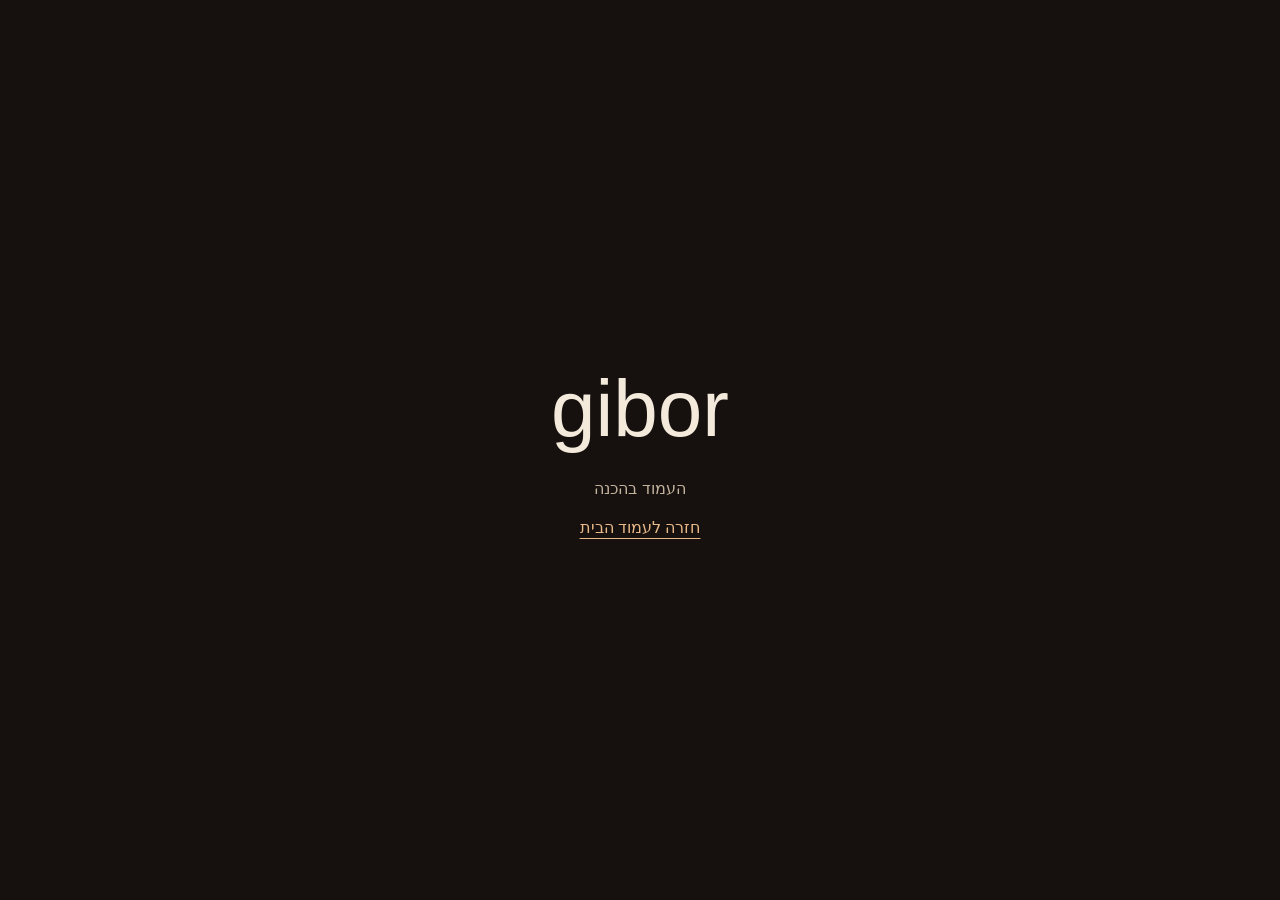
==== gibor/index.html @ 2c043523 "Create gibor page" ====
<!DOCTYPE html>
<html lang="he" dir="rtl">
<head>
  <meta charset="UTF-8">
  <meta name="viewport" content="width=device-width, initial-scale=1">
  <meta name="robots" content="noindex">
  <title>gibor</title>
  <style>
    * { box-sizing: border-box; }
    body { margin: 0; min-height: 100svh; display: grid; place-items: center; padding: 24px; background: #16110e; color: #f4eadb; font-family: Arial, sans-serif; text-align: center; }
    h1 { font-size: clamp(2.5rem, 8vw, 5rem); margin: 0 0 20px; font-weight: 400; }
    p { color: #c3b29d; line-height: 1.7; }
    a { color: #e9b989; text-underline-offset: 5px; }
  </style>
</head>
<body>
  <main>
    <h1 dir="ltr">gibor</h1>
    <p>העמוד בהכנה</p>
    <a href="/">חזרה לעמוד הבית</a>
  </main>
</body>
</html>
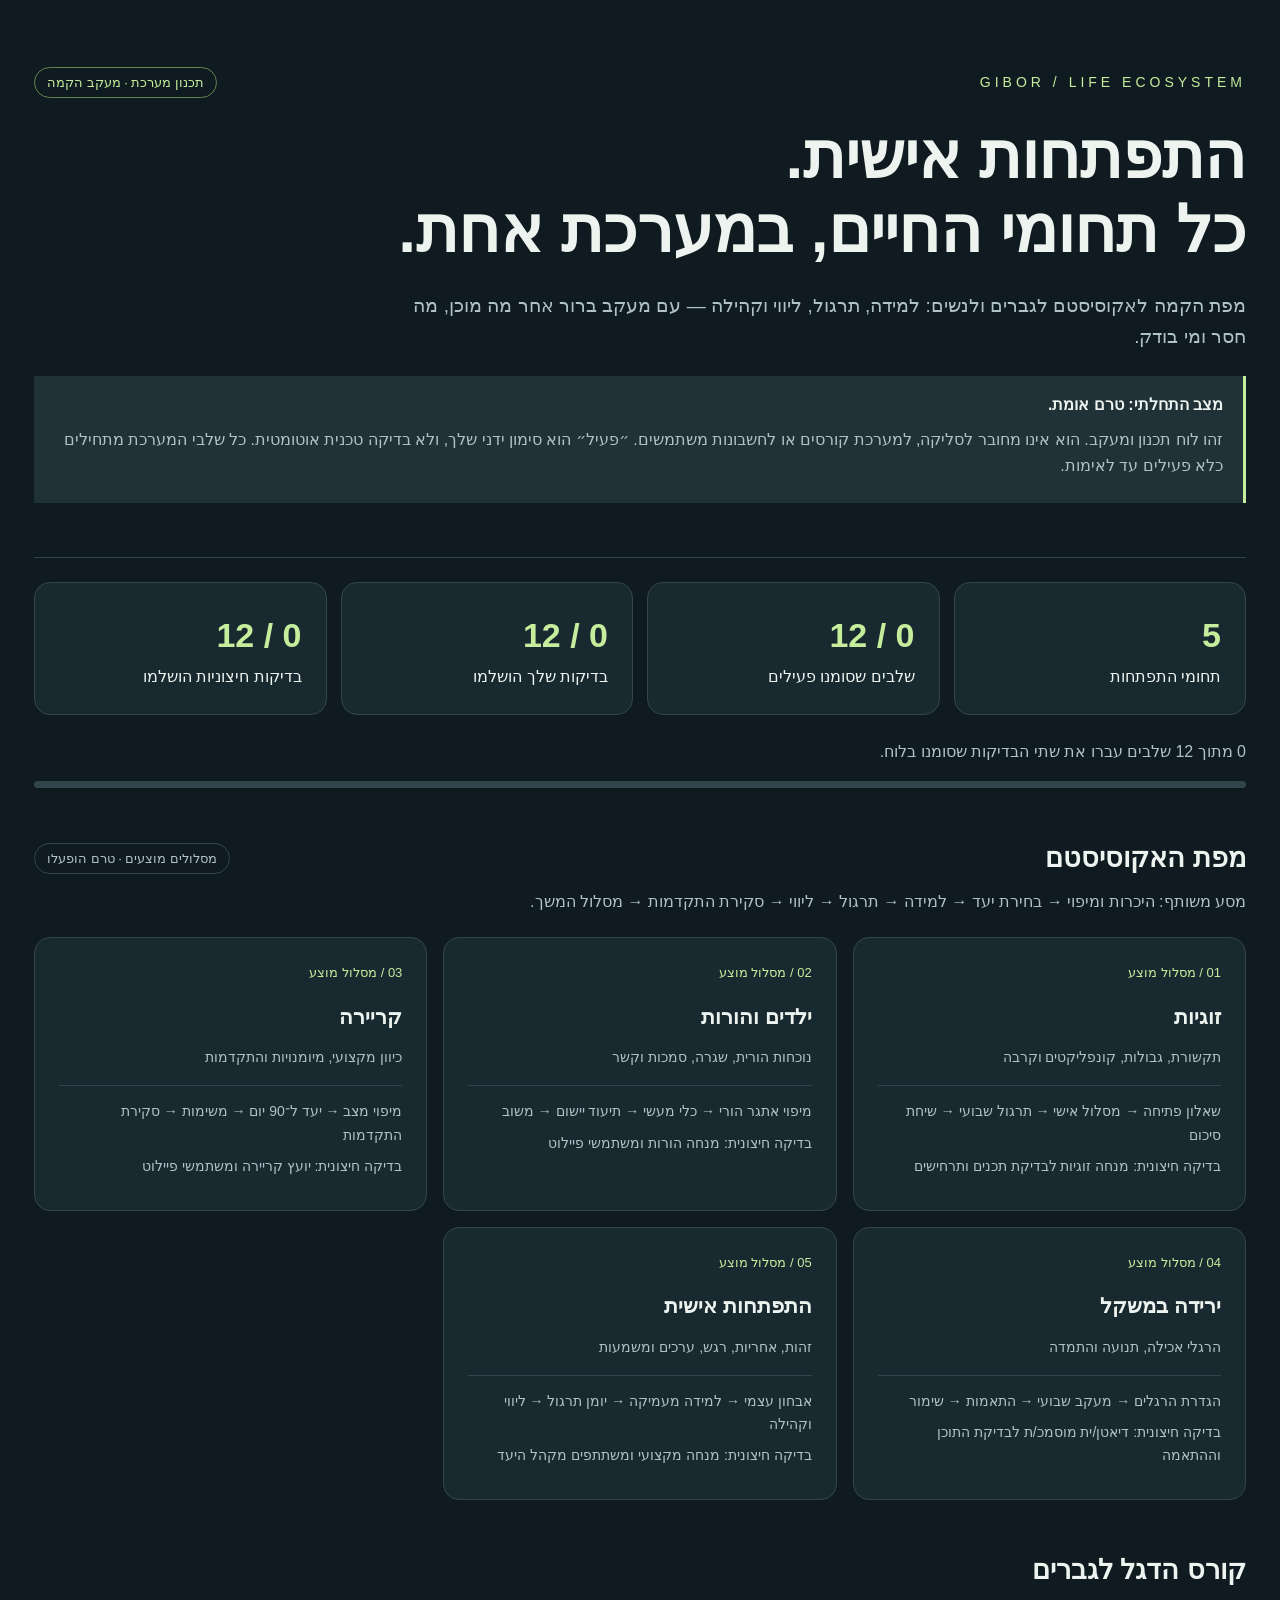
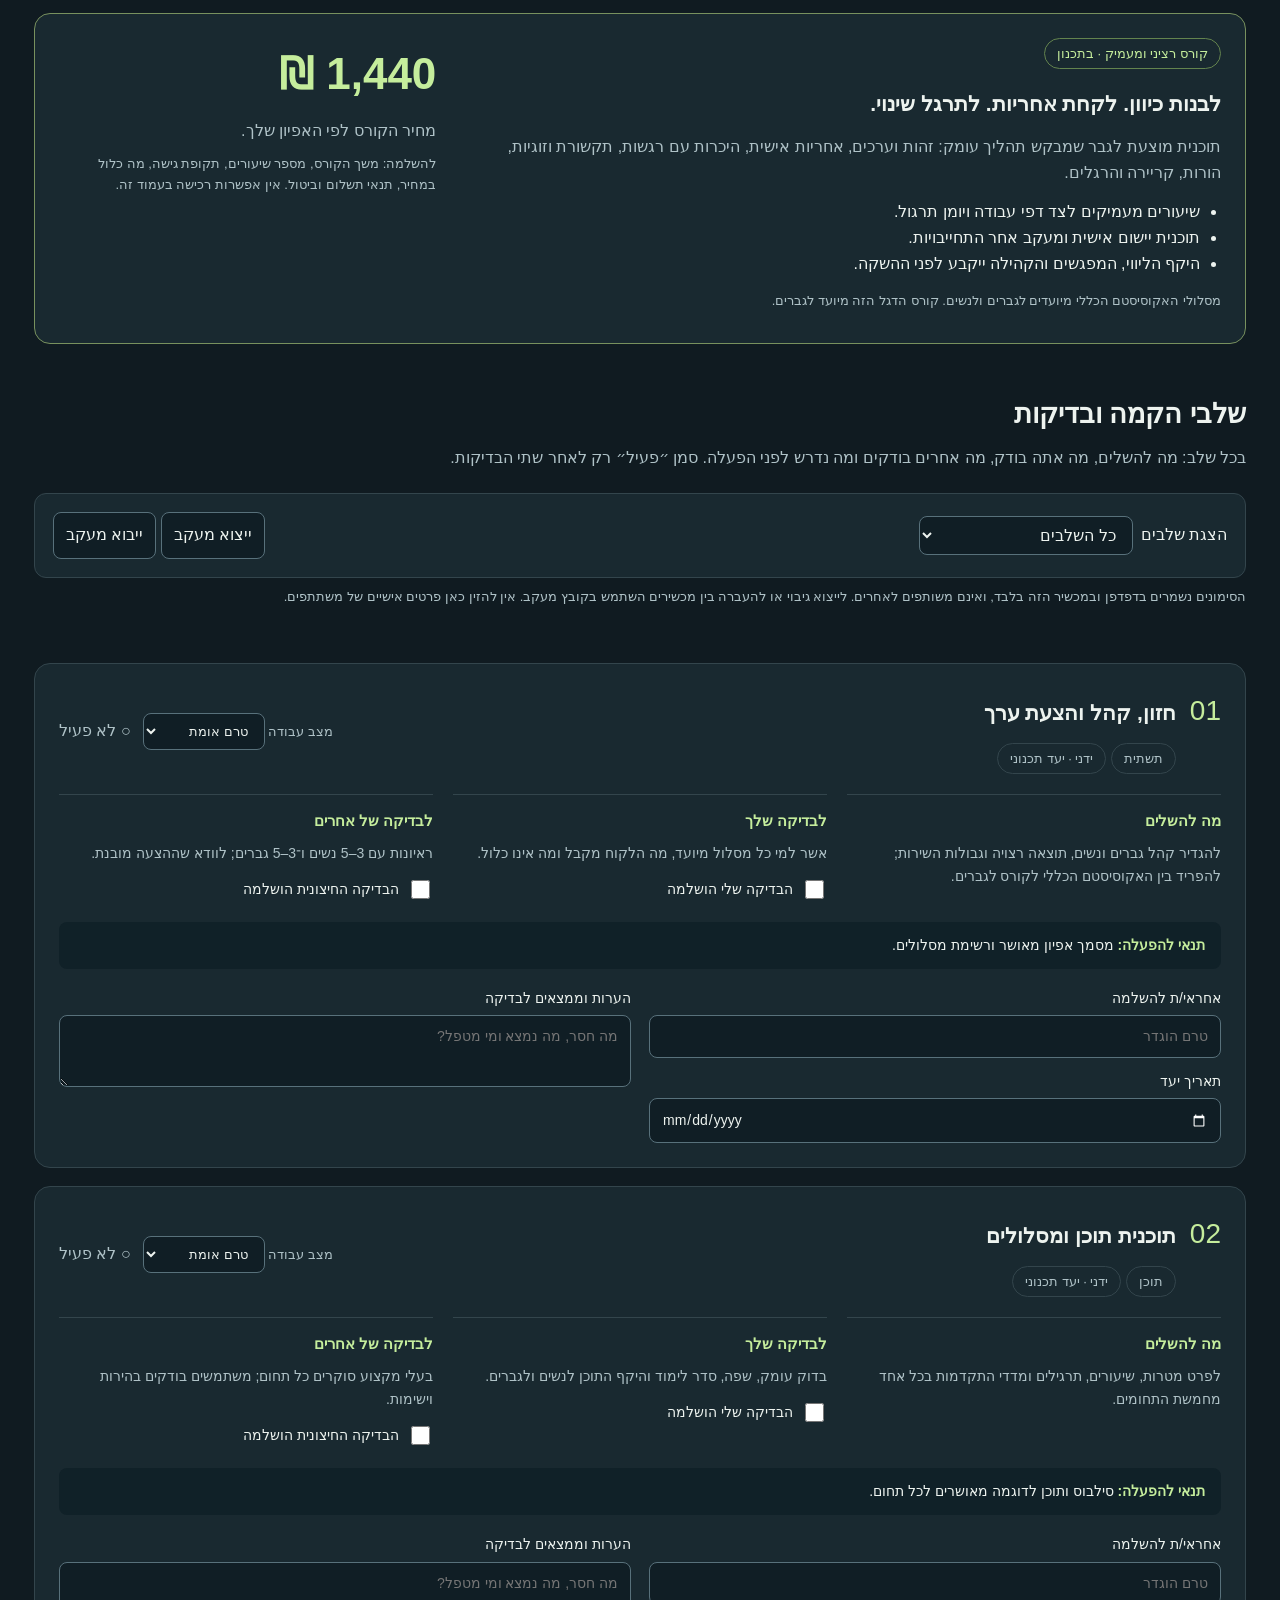
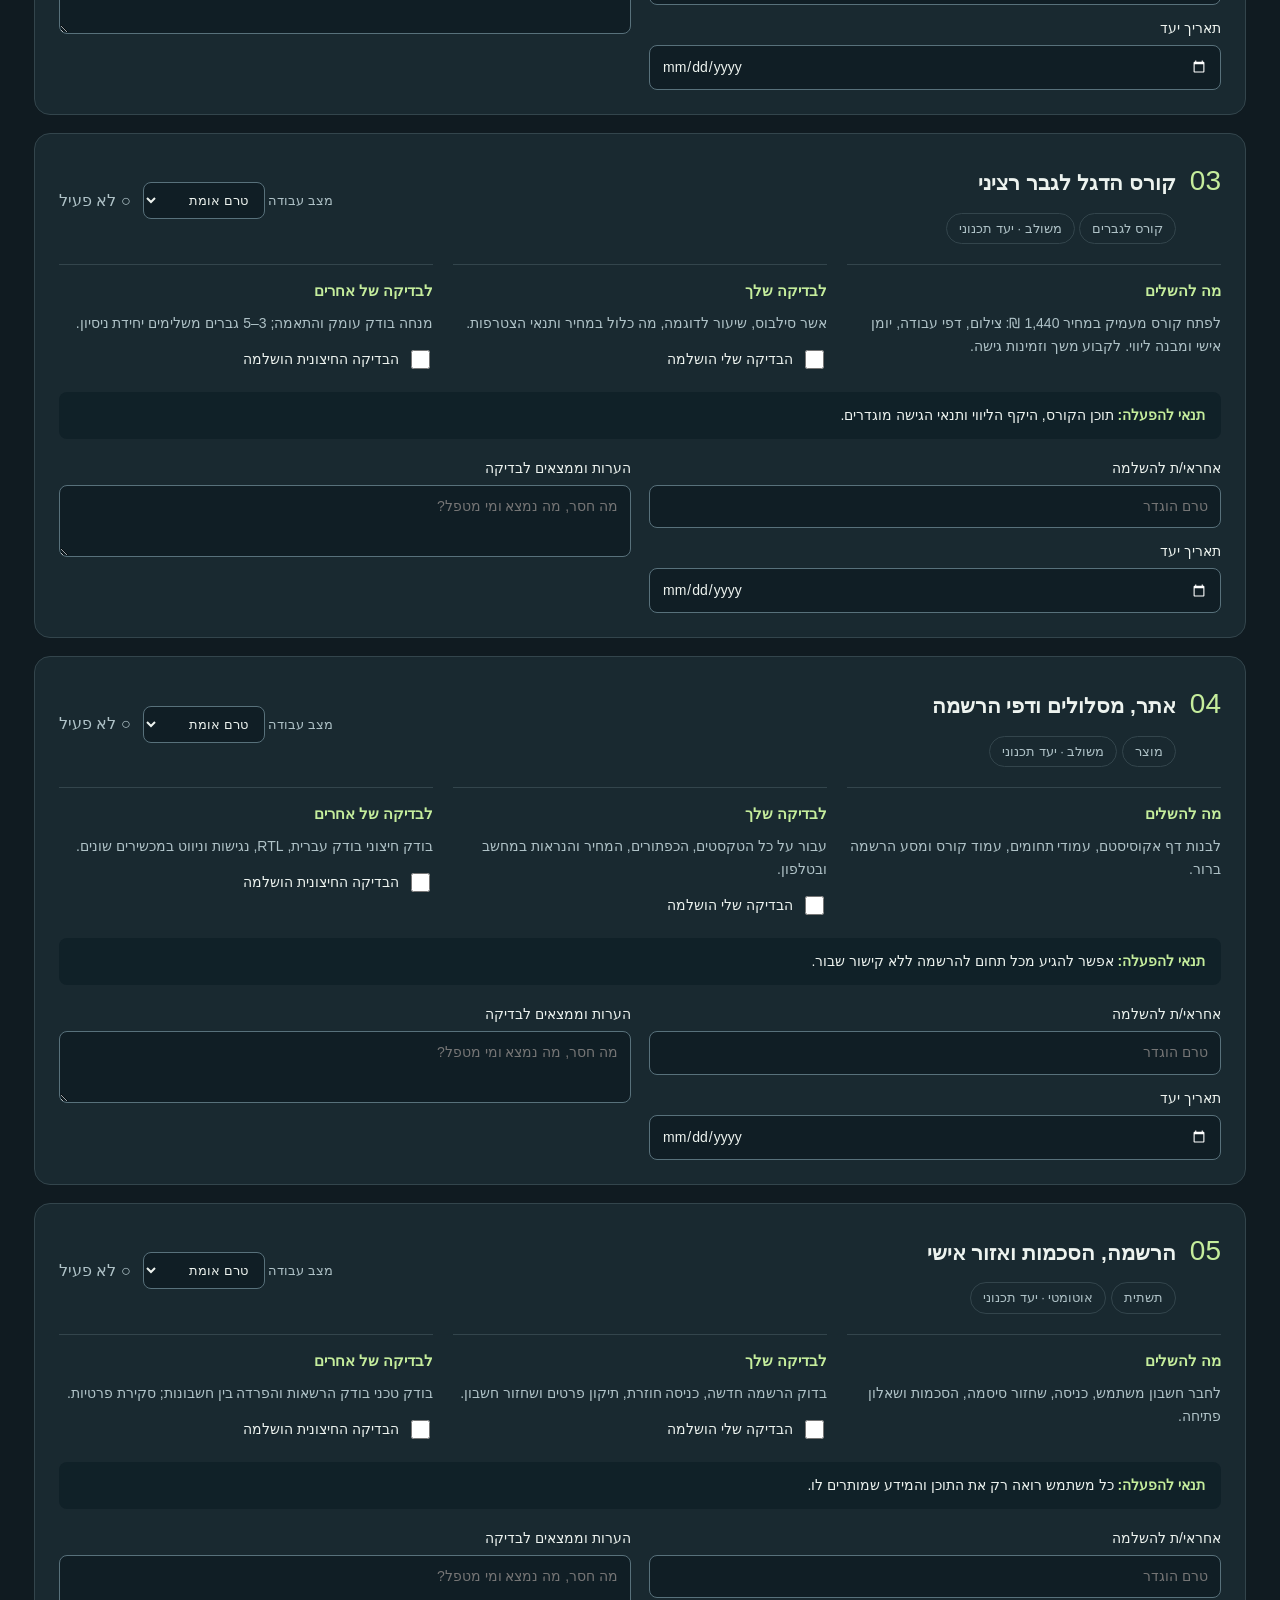
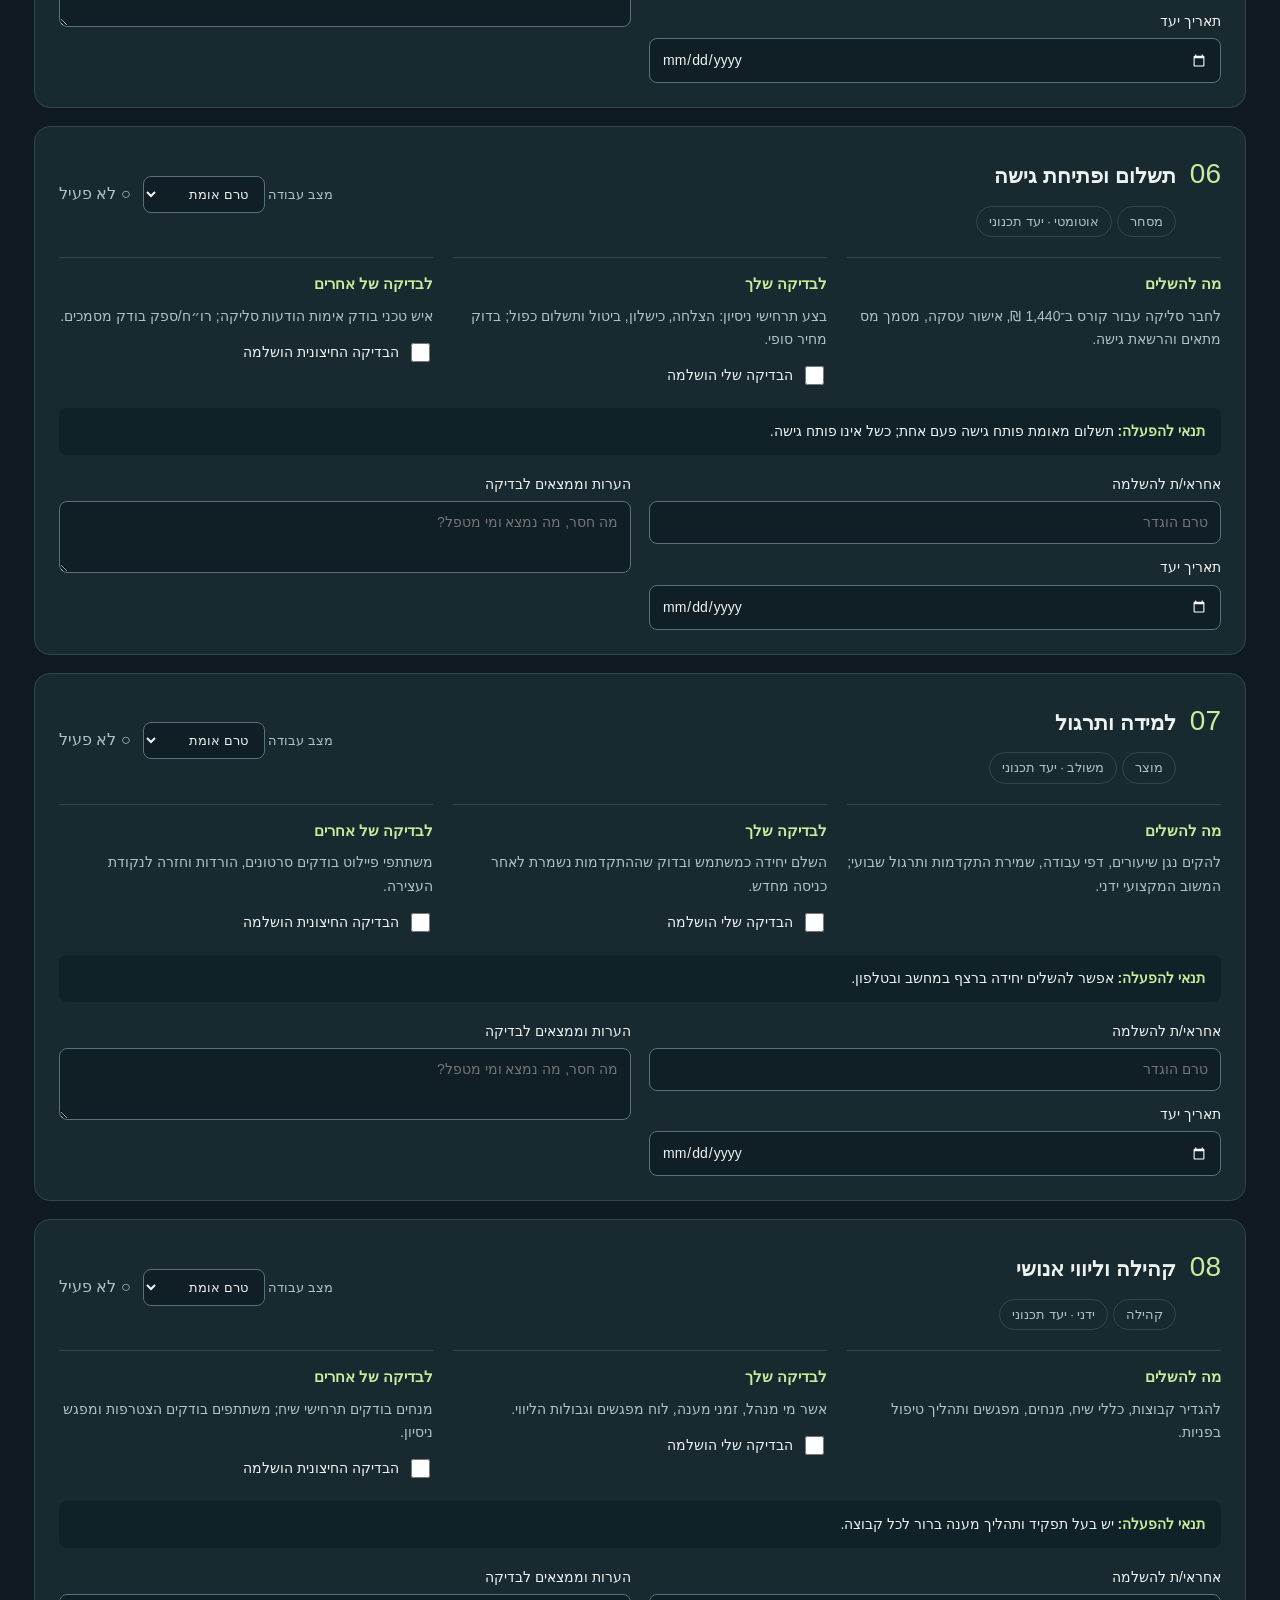
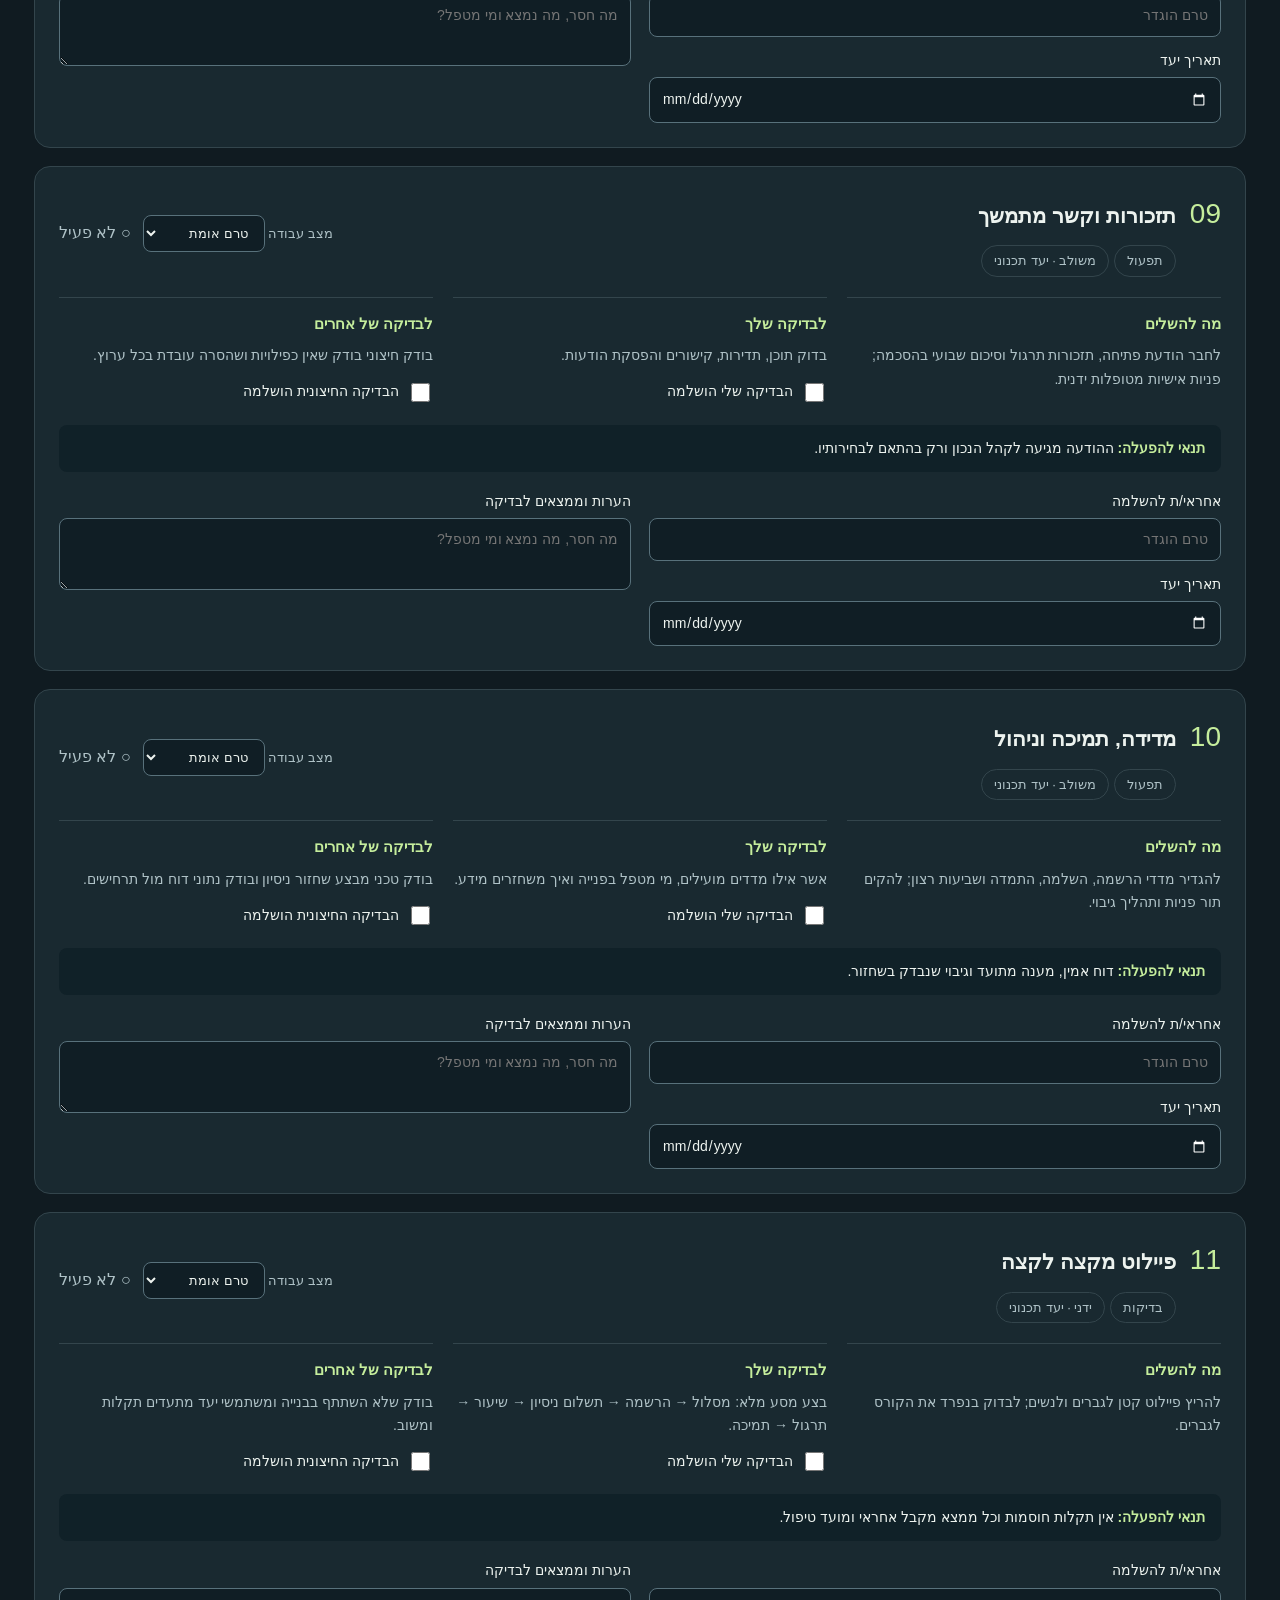
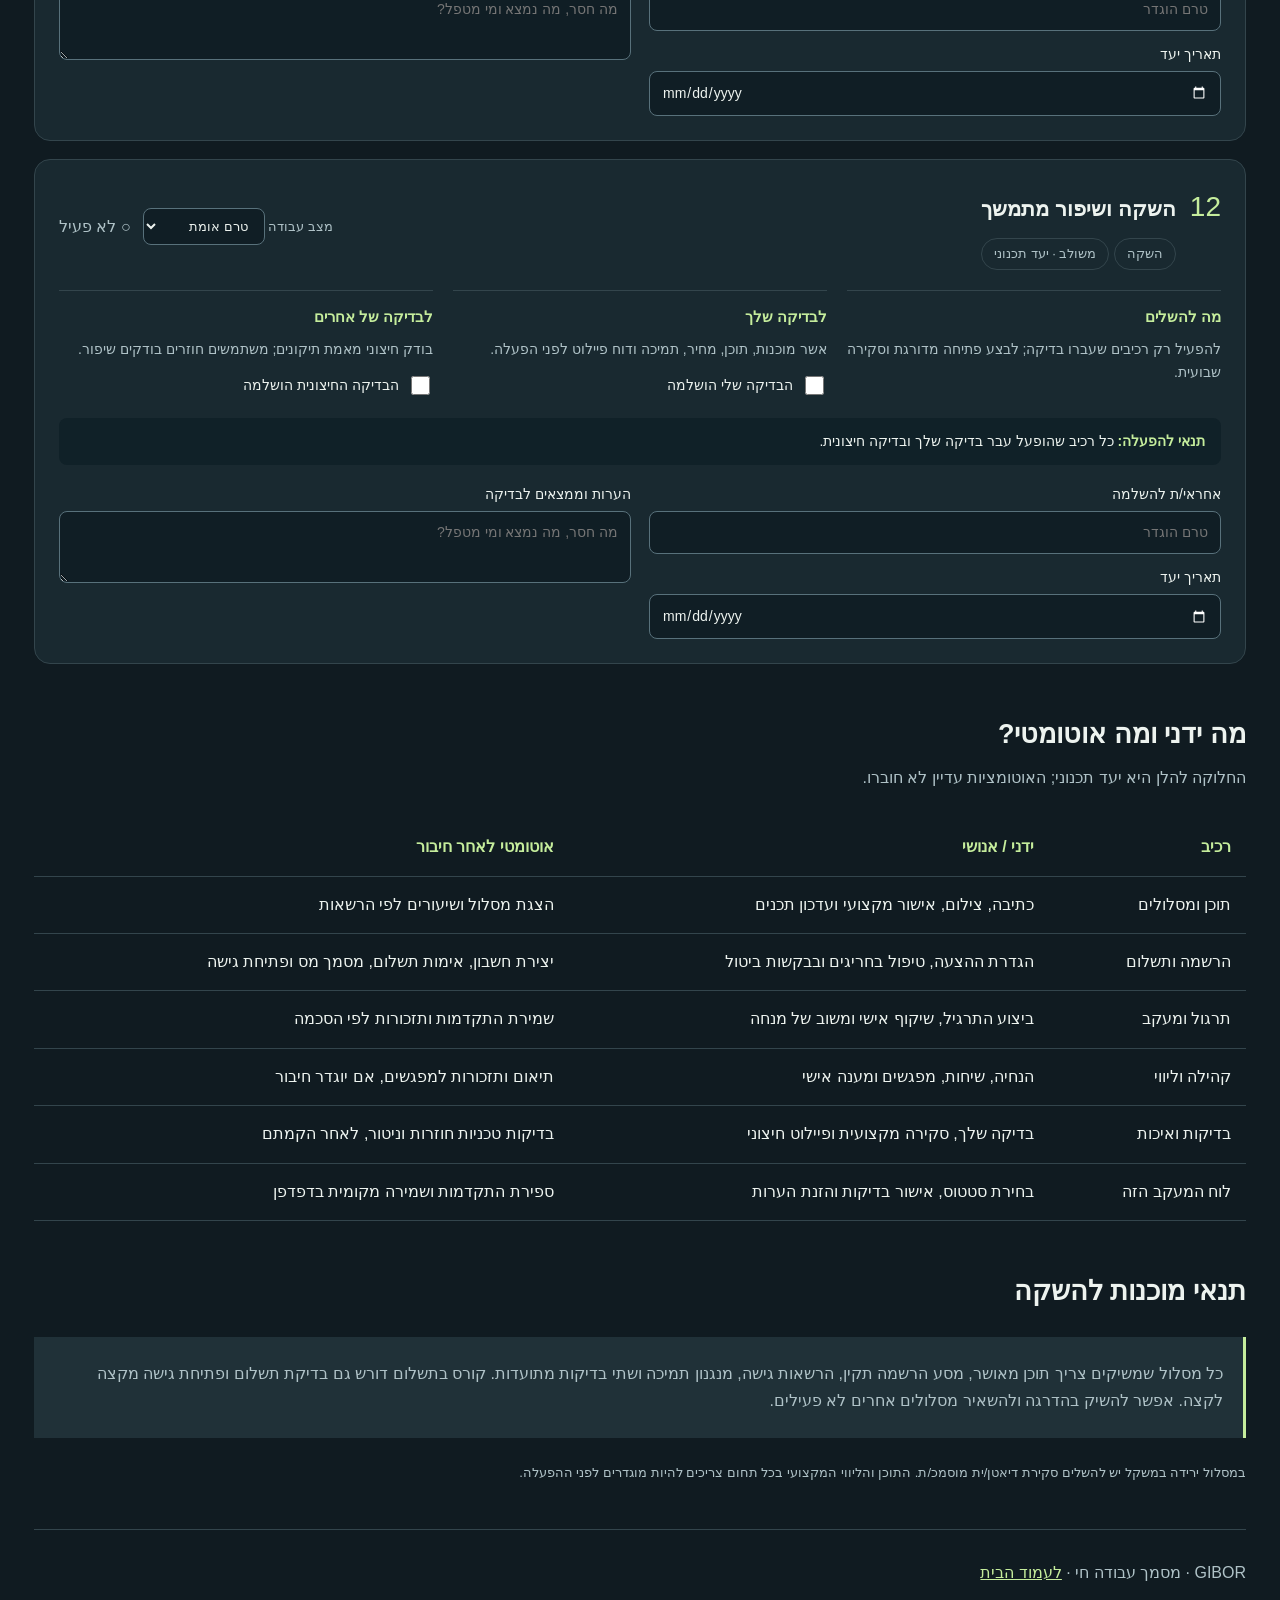
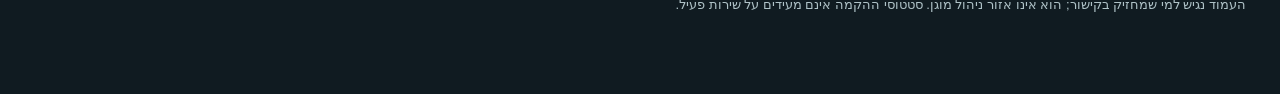
==== commit 4efa1cc9: "Build Hebrew personal development ecosystem roadmap and tracking dashboard" ====
--- a/gibor/index.html
+++ b/gibor/index.html
@@ -1,23 +1,65 @@
-<!DOCTYPE html>
+<!doctype html>
 <html lang="he" dir="rtl">
 <head>
-  <meta charset="UTF-8">
-  <meta name="viewport" content="width=device-width, initial-scale=1">
-  <meta name="robots" content="noindex">
-  <title>gibor</title>
-  <style>
-    * { box-sizing: border-box; }
-    body { margin: 0; min-height: 100svh; display: grid; place-items: center; padding: 24px; background: #16110e; color: #f4eadb; font-family: Arial, sans-serif; text-align: center; }
-    h1 { font-size: clamp(2.5rem, 8vw, 5rem); margin: 0 0 20px; font-weight: 400; }
-    p { color: #c3b29d; line-height: 1.7; }
-    a { color: #e9b989; text-underline-offset: 5px; }
-  </style>
+<meta charset="utf-8"><meta name="viewport" content="width=device-width, initial-scale=1">
+<meta name="robots" content="noindex">
+<title>GIBOR | מפת הקמה ומעקב לאקוסיסטם</title>
+<style>
+:root{--bg:#101b21;--panel:#192930;--line:#33454c;--text:#edf3ef;--muted:#afc2c7;--accent:#c5ed9c}*{box-sizing:border-box}body{margin:0;background:var(--bg);color:var(--text);font:16px/1.65 Arial,sans-serif}main{max-width:1260px;margin:auto;padding:32px 24px 70px}header{padding:35px 0 30px;border-bottom:1px solid var(--line)}.top,.section-head,.toolbar{display:flex;gap:16px;justify-content:space-between;align-items:center;flex-wrap:wrap}.brand{font-size:14px;letter-spacing:4px;color:var(--accent)}h1{font-size:clamp(32px,5vw,64px);line-height:1.15;max-width:850px;margin:22px 0}h2{font-size:27px;margin:0}h3{font-size:21px;margin:0 0 12px}p{margin:8px 0;color:var(--muted)}.lead{font-size:19px;max-width:860px}.tag,.badge{display:inline-block;padding:4px 12px;border:1px solid var(--line);border-radius:30px;font-size:13px;color:var(--muted)}.tag{color:var(--accent);border-color:#63834e}.notice{border-right:3px solid var(--accent);background:#203138;padding:16px 20px;margin:24px 0}.stats{display:grid;grid-template-columns:repeat(4,1fr);gap:14px;margin:24px 0}.stat,.domain,.course,.stage{background:var(--panel);border:1px solid var(--line);border-radius:16px;padding:24px}.stat strong{font-size:34px;display:block;color:var(--accent)}section{margin-top:48px}.domains{display:grid;grid-template-columns:repeat(3,1fr);gap:16px;margin-top:22px}.domain .num{color:var(--accent);font-size:13px;margin-bottom:16px}.domain p{font-size:14px}.flow{margin-top:16px;padding-top:14px;border-top:1px solid var(--line)}.course{margin-top:20px;border-color:#78915e;display:grid;grid-template-columns:2fr 1fr;gap:30px}.price{font-size:44px;color:var(--accent);font-weight:bold}.muted{color:var(--muted)}ul{padding-right:21px;margin:12px 0}.toolbar{background:var(--panel);padding:18px;border:1px solid var(--line);border-radius:12px;margin-top:22px}.toolbar label{display:flex;align-items:center;gap:8px}button,select,input,textarea{font:inherit;color:var(--text);background:#101e25;border:1px solid #58717b;border-radius:8px;padding:9px 12px}button{cursor:pointer}button:hover{border-color:var(--accent)}button:focus-visible,a:focus-visible,input:focus-visible,select:focus-visible,textarea:focus-visible{outline:3px solid var(--accent);outline-offset:3px}input[type=checkbox]{width:19px;height:19px;accent-color:var(--accent)}textarea{width:100%;resize:vertical;min-height:72px}input[type=date]{color-scheme:dark}.stages{display:grid;gap:18px;margin-top:22px}.stage-head{display:flex;justify-content:space-between;gap:16px;flex-wrap:wrap}.stage-title{display:flex;gap:14px;align-items:baseline}.stage-num{font-size:28px;color:var(--accent)}.stage-controls{display:flex;gap:12px;flex-wrap:wrap;align-items:center}.stage-controls label{font-size:13px;color:var(--muted)}.cols{display:grid;grid-template-columns:repeat(3,1fr);gap:20px;margin:20px 0}.cols>div{border-top:1px solid var(--line);padding-top:14px}.cols h4{margin:0 0 8px;font-size:15px;color:var(--accent)}.cols p{font-size:14px}.check{display:flex;gap:8px;align-items:center;margin-top:12px;font-size:14px}.gate{background:#102128;border-radius:8px;padding:12px 16px;font-size:14px}.gate strong{color:var(--accent)}.notes{display:grid;grid-template-columns:1fr 1fr;gap:18px;margin-top:18px}.notes label{font-size:14px;display:block}.notes input{width:100%;margin-top:5px}.notes textarea{margin-top:5px}.progress{height:7px;background:#31454d;border-radius:20px;overflow:hidden;margin:16px 0}.progress span{display:block;height:100%;background:var(--accent);transition:width .3s}a{color:var(--accent)}table{width:100%;border-collapse:collapse;margin-top:20px}th,td{text-align:right;border-bottom:1px solid var(--line);padding:15px;vertical-align:top}th{color:var(--accent)}.table-wrap{overflow:auto}.small{font-size:13px}.saved{color:var(--accent);min-height:26px}footer{border-top:1px solid var(--line);margin-top:45px;padding-top:22px}.active{color:var(--accent)}[hidden]{display:none!important}
+@media(max-width:850px){.domains{grid-template-columns:repeat(2,1fr)}.cols{grid-template-columns:1fr}.course{grid-template-columns:1fr}.stats{grid-template-columns:repeat(2,1fr)}}
+@media(max-width:520px){main{padding:18px 14px 45px}.domains,.notes{grid-template-columns:1fr}.stage,.domain,.course{padding:18px}.stage-controls{align-items:stretch;flex-direction:column;width:100%}.stage-controls select{width:100%}h2{font-size:24px}}
+@media(prefers-reduced-motion:reduce){*{transition:none!important}}
+@media print{body{background:white;color:black}.toolbar,footer button{display:none}.stat,.domain,.course,.stage{background:white;break-inside:avoid;color:black}.cols p,p,.muted{color:#333}main{max-width:none}.tag,.badge,.brand,.price,.stage-num,.cols h4,.gate strong,th,.stat strong{color:#254326}.gate,.notice{background:#f0f4ef}input,textarea,select{color:black;background:white}}
+</style>
 </head>
-<body>
-  <main>
-    <h1 dir="ltr">gibor</h1>
-    <p>העמוד בהכנה</p>
-    <a href="/">חזרה לעמוד הבית</a>
-  </main>
-</body>
-</html>
+<body><main>
+<header><div class="top"><span class="brand" dir="ltr">GIBOR / LIFE ECOSYSTEM</span><span class="tag">תכנון מערכת · מעקב הקמה</span></div>
+<h1>התפתחות אישית.<br>כל תחומי החיים, במערכת אחת.</h1>
+<p class="lead">מפת הקמה לאקוסיסטם לגברים ולנשים: למידה, תרגול, ליווי וקהילה — עם מעקב ברור אחר מה מוכן, מה חסר ומי בודק.</p>
+<div class="notice"><strong>מצב התחלתי: טרם אומת.</strong><p>זהו לוח תכנון ומעקב. הוא אינו מחובר לסליקה, למערכת קורסים או לחשבונות משתמשים. ״פעיל״ הוא סימון ידני שלך, ולא בדיקה טכנית אוטומטית. כל שלבי המערכת מתחילים כלא פעילים עד לאימות.</p></div>
+</header>
+<div class="stats" aria-label="סיכום התקדמות"><div class="stat"><strong>5</strong>תחומי התפתחות</div><div class="stat"><strong id="activeCount">0 / 12</strong>שלבים שסומנו פעילים</div><div class="stat"><strong id="myCount">0 / 12</strong>בדיקות שלך הושלמו</div><div class="stat"><strong id="otherCount">0 / 12</strong>בדיקות חיצוניות הושלמו</div></div>
+<p id="summary"></p><div class="progress" role="progressbar" aria-label="שלבים שעברו שתי בדיקות" aria-valuemin="0" aria-valuemax="12" aria-valuenow="0" id="progress"><span id="progressFill" style="width:0%"></span></div>
+<section><div class="section-head"><h2>מפת האקוסיסטם</h2><span class="badge">מסלולים מוצעים · טרם הופעלו</span></div>
+<p>מסע משותף: היכרות ומיפוי → בחירת יעד → למידה → תרגול → ליווי → סקירת התקדמות → מסלול המשך.</p>
+<div class="domains" id="domains"></div>
+</section>
+<section><h2>קורס הדגל לגברים</h2><div class="course"><div><span class="tag">קורס רציני ומעמיק · בתכנון</span><h3 style="margin-top:18px">לבנות כיוון. לקחת אחריות. לתרגל שינוי.</h3><p>תוכנית מוצעת לגבר שמבקש תהליך עומק: זהות וערכים, אחריות אישית, היכרות עם רגשות, תקשורת וזוגיות, הורות, קריירה והרגלים.</p><ul><li>שיעורים מעמיקים לצד דפי עבודה ויומן תרגול.</li><li>תוכנית יישום אישית ומעקב אחר התחייבויות.</li><li>היקף הליווי, המפגשים והקהילה ייקבע לפני ההשקה.</li></ul><p class="small">מסלולי האקוסיסטם הכללי מיועדים לגברים ולנשים. קורס הדגל הזה מיועד לגברים.</p></div><div><div class="price">1,440 ₪</div><p>מחיר הקורס לפי האפיון שלך.</p><p class="small">להשלמה: משך הקורס, מספר שיעורים, תקופת גישה, מה כלול במחיר, תנאי תשלום וביטול. אין אפשרות רכישה בעמוד זה.</p></div></div></section>
+<section><h2>שלבי הקמה ובדיקות</h2><p>בכל שלב: מה להשלים, מה אתה בודק, מה אחרים בודקים ומה נדרש לפני הפעלה. סמן ״פעיל״ רק לאחר שתי הבדיקות.</p>
+<div class="toolbar"><label>הצגת שלבים <select id="filter"><option value="all">כל השלבים</option><option value="inactive">לא פעילים</option><option value="active">פעילים</option><option value="mine">ממתינים לבדיקה שלי</option><option value="others">ממתינים לבדיקה חיצונית</option><option value="manual">כוללים עבודה ידנית</option><option value="automatic">כוללים אוטומציה</option></select></label><div><button id="export" type="button">ייצוא מעקב</button> <button id="import" type="button">ייבוא מעקב</button><input id="file" type="file" accept=".json,application/json" hidden></div></div>
+<p class="small">הסימונים נשמרים בדפדפן ובמכשיר הזה בלבד, ואינם משותפים לאחרים. לייצוא גיבוי או להעברה בין מכשירים השתמש בקובץ מעקב. אין להזין כאן פרטים אישיים של משתתפים.</p><p class="saved" id="saveStatus" role="status" aria-live="polite"></p>
+<div id="stages" class="stages"></div><p id="empty" hidden>אין שלבים התואמים למסנן.</p>
+</section>
+<section><h2>מה ידני ומה אוטומטי?</h2><p>החלוקה להלן היא יעד תכנוני; האוטומציות עדיין לא חוברו.</p><div class="table-wrap"><table><thead><tr><th>רכיב</th><th>ידני / אנושי</th><th>אוטומטי לאחר חיבור</th></tr></thead><tbody>
+<tr><td>תוכן ומסלולים</td><td>כתיבה, צילום, אישור מקצועי ועדכון תכנים</td><td>הצגת מסלול ושיעורים לפי הרשאות</td></tr>
+<tr><td>הרשמה ותשלום</td><td>הגדרת ההצעה, טיפול בחריגים ובבקשות ביטול</td><td>יצירת חשבון, אימות תשלום, מסמך מס ופתיחת גישה</td></tr>
+<tr><td>תרגול ומעקב</td><td>ביצוע התרגיל, שיקוף אישי ומשוב של מנחה</td><td>שמירת התקדמות ותזכורות לפי הסכמה</td></tr>
+<tr><td>קהילה וליווי</td><td>הנחיה, שיחות, מפגשים ומענה אישי</td><td>תיאום ותזכורות למפגשים, אם יוגדר חיבור</td></tr>
+<tr><td>בדיקות ואיכות</td><td>בדיקה שלך, סקירה מקצועית ופיילוט חיצוני</td><td>בדיקות טכניות חוזרות וניטור, לאחר הקמתם</td></tr>
+<tr><td>לוח המעקב הזה</td><td>בחירת סטטוס, אישור בדיקות והזנת הערות</td><td>ספירת התקדמות ושמירה מקומית בדפדפן</td></tr>
+</tbody></table></div></section>
+<section><h2>תנאי מוכנות להשקה</h2><div class="notice"><p>כל מסלול שמשיקים צריך תוכן מאושר, מסע הרשמה תקין, הרשאות גישה, מנגנון תמיכה ושתי בדיקות מתועדות. קורס בתשלום דורש גם בדיקת תשלום ופתיחת גישה מקצה לקצה. אפשר להשיק בהדרגה ולהשאיר מסלולים אחרים לא פעילים.</p></div><p class="small">במסלול ירידה במשקל יש להשלים סקירת דיאטן/ית מוסמכ/ת. התוכן והליווי המקצועי בכל תחום צריכים להיות מוגדרים לפני ההפעלה.</p></section>
+<footer><p>GIBOR · מסמך עבודה חי · <a href="/">לעמוד הבית</a></p><p class="small">העמוד נגיש למי שמחזיק בקישור; הוא אינו אזור ניהול מוגן. סטטוסי ההקמה אינם מעידים על שירות פעיל.</p></footer>
+</main>
+<script>
+const domains=[["זוגיות","תקשורת, גבולות, קונפליקטים וקרבה","שאלון פתיחה → מסלול אישי → תרגול שבועי → שיחת סיכום","מנחה זוגיות לבדיקת תכנים ותרחישים"],["ילדים והורות","נוכחות הורית, שגרה, סמכות וקשר","מיפוי אתגר הורי → כלי מעשי → תיעוד יישום → משוב","מנחה הורות ומשתמשי פיילוט"],["קריירה","כיוון מקצועי, מיומנויות והתקדמות","מיפוי מצב → יעד ל־90 יום → משימות → סקירת התקדמות","יועץ קריירה ומשתמשי פיילוט"],["ירידה במשקל","הרגלי אכילה, תנועה והתמדה","הגדרת הרגלים → מעקב שבועי → התאמות → שימור","דיאטן/ית מוסמכ/ת לבדיקת התוכן וההתאמה"],["התפתחות אישית","זהות, אחריות, רגש, ערכים ומשמעות","אבחון עצמי → למידה מעמיקה → יומן תרגול → ליווי וקהילה","מנחה מקצועי ומשתתפים מקהל היעד"]];
+const phases=[["01","חזון, קהל והצעת ערך","תשתית","ידני","להגדיר קהל גברים ונשים, תוצאה רצויה וגבולות השירות; להפריד בין האקוסיסטם הכללי לקורס לגברים.","אשר למי כל מסלול מיועד, מה הלקוח מקבל ומה אינו כלול.","ראיונות עם 3–5 נשים ו־3–5 גברים; לוודא שההצעה מובנת.","מסמך אפיון מאושר ורשימת מסלולים."],["02","תוכנית תוכן ומסלולים","תוכן","ידני","לפרט מטרות, שיעורים, תרגילים ומדדי התקדמות בכל אחד מחמשת התחומים.","בדוק עומק, שפה, סדר לימוד והיקף התוכן לנשים ולגברים.","בעלי מקצוע סוקרים כל תחום; משתמשים בודקים בהירות וישימות.","סילבוס ותוכן לדוגמה מאושרים לכל תחום."],["03","קורס הדגל לגבר רציני","קורס לגברים","משולב","לפתח קורס מעמיק במחיר 1,440 ₪: צילום, דפי עבודה, יומן אישי ומבנה ליווי. לקבוע משך וזמינות גישה.","אשר סילבוס, שיעור לדוגמה, מה כלול במחיר ותנאי הצטרפות.","מנחה בודק עומק והתאמה; 3–5 גברים משלימים יחידת ניסיון.","תוכן הקורס, היקף הליווי ותנאי הגישה מוגדרים."],["04","אתר, מסלולים ודפי הרשמה","מוצר","משולב","לבנות דף אקוסיסטם, עמודי תחומים, עמוד קורס ומסע הרשמה ברור.","עבור על כל הטקסטים, הכפתורים, המחיר והנראות במחשב ובטלפון.","בודק חיצוני בודק עברית, RTL, נגישות וניווט במכשירים שונים.","אפשר להגיע מכל תחום להרשמה ללא קישור שבור."],["05","הרשמה, הסכמות ואזור אישי","תשתית","אוטומטי","לחבר חשבון משתמש, כניסה, שחזור סיסמה, הסכמות ושאלון פתיחה.","בדוק הרשמה חדשה, כניסה חוזרת, תיקון פרטים ושחזור חשבון.","בודק טכני בודק הרשאות והפרדה בין חשבונות; סקירת פרטיות.","כל משתמש רואה רק את התוכן והמידע שמותרים לו."],["06","תשלום ופתיחת גישה","מסחר","אוטומטי","לחבר סליקה עבור קורס ב־1,440 ₪, אישור עסקה, מסמך מס מתאים והרשאת גישה.","בצע תרחישי ניסיון: הצלחה, כישלון, ביטול ותשלום כפול; בדוק מחיר סופי.","איש טכני בודק אימות הודעות סליקה; רו״ח/ספק בודק מסמכים.","תשלום מאומת פותח גישה פעם אחת; כשל אינו פותח גישה."],["07","למידה ותרגול","מוצר","משולב","להקים נגן שיעורים, דפי עבודה, שמירת התקדמות ותרגול שבועי; המשוב המקצועי ידני.","השלם יחידה כמשתמש ובדוק שההתקדמות נשמרת לאחר כניסה מחדש.","משתתפי פיילוט בודקים סרטונים, הורדות וחזרה לנקודת העצירה.","אפשר להשלים יחידה ברצף במחשב ובטלפון."],["08","קהילה וליווי אנושי","קהילה","ידני","להגדיר קבוצות, כללי שיח, מנחים, מפגשים ותהליך טיפול בפניות.","אשר מי מנהל, זמני מענה, לוח מפגשים וגבולות הליווי.","מנחים בודקים תרחישי שיח; משתתפים בודקים הצטרפות ומפגש ניסיון.","יש בעל תפקיד ותהליך מענה ברור לכל קבוצה."],["09","תזכורות וקשר מתמשך","תפעול","משולב","לחבר הודעת פתיחה, תזכורות תרגול וסיכום שבועי בהסכמה; פניות אישיות מטופלות ידנית.","בדוק תוכן, תדירות, קישורים והפסקת הודעות.","בודק חיצוני בודק שאין כפילויות ושהסרה עובדת בכל ערוץ.","ההודעה מגיעה לקהל הנכון ורק בהתאם לבחירותיו."],["10","מדידה, תמיכה וניהול","תפעול","משולב","להגדיר מדדי הרשמה, השלמה, התמדה ושביעות רצון; להקים תור פניות ותהליך גיבוי.","אשר אילו מדדים מועילים, מי מטפל בפנייה ואיך משחזרים מידע.","בודק טכני מבצע שחזור ניסיון ובודק נתוני דוח מול תרחישים.","דוח אמין, מענה מתועד וגיבוי שנבדק בשחזור."],["11","פיילוט מקצה לקצה","בדיקות","ידני","להריץ פיילוט קטן לגברים ולנשים; לבדוק בנפרד את הקורס לגברים.","בצע מסע מלא: מסלול → הרשמה → תשלום ניסיון → שיעור → תרגול → תמיכה.","בודק שלא השתתף בבנייה ומשתמשי יעד מתעדים תקלות ומשוב.","אין תקלות חוסמות וכל ממצא מקבל אחראי ומועד טיפול."],["12","השקה ושיפור מתמשך","השקה","משולב","להפעיל רק רכיבים שעברו בדיקה; לבצע פתיחה מדורגת וסקירה שבועית.","אשר מוכנות, תוכן, מחיר, תמיכה ודוח פיילוט לפני הפעלה.","בודק חיצוני מאמת תיקונים; משתמשים חוזרים בודקים שיפור.","כל רכיב שהופעל עבר בדיקה שלך ובדיקה חיצונית."]];
+const KEY="gibor-roadmap-v1";
+const statuses=["טרם אומת","לא התחיל","בתהליך","מוכן לבדיקה","בתיקון","מוכן להפעלה","פעיל"];
+let state={};let storageOK=true;
+const esc=s=>String(s).replace(/[&<>"']/g,c=>({"&":"&amp;","<":"&lt;",">":"&gt;",'"':"&quot;","'":"&#39;"}[c]));
+function normalize(raw){const out={};for(const p of phases){const v=raw&&raw[p[0]]||{};out[p[0]]={status:statuses.includes(v.status)?v.status:statuses[0],mine:v.mine===true,others:v.others===true,owner:typeof v.owner==="string"?v.owner.slice(0,200):"",date:typeof v.date==="string"&&/^\d{4}-\d{2}-\d{2}$/.test(v.date)?v.date:"",notes:typeof v.notes==="string"?v.notes.slice(0,5000):""};if(out[p[0]].status==="פעיל"&&(!out[p[0]].mine||!out[p[0]].others))out[p[0]].status="מוכן לבדיקה";}return out;}
+try{state=normalize(JSON.parse(localStorage.getItem(KEY)||"{}"));}catch(e){state=normalize({});storageOK=false;document.getElementById("saveStatus").textContent="השמירה המקומית אינה זמינה או שקובץ השמירה אינו תקין. אפשר לייצא גיבוי.";}
+document.getElementById("domains").innerHTML=domains.map((d,i)=>'<article class="domain"><div class="num">0'+(i+1)+' / מסלול מוצע</div><h3>'+esc(d[0])+'</h3><p>'+esc(d[1])+'</p><p class="flow">'+esc(d[2])+'</p><p class="small">בדיקה חיצונית: '+esc(d[3])+'</p></article>').join("");
+function render(){
+document.getElementById("stages").innerHTML=phases.map(p=>{const v=state[p[0]];return '<article class="stage" data-id="'+p[0]+'"><div class="stage-head"><div class="stage-title"><span class="stage-num">'+p[0]+'</span><div><h3>'+esc(p[1])+'</h3><span class="badge">'+esc(p[2])+'</span> <span class="badge">'+esc(p[3])+' · יעד תכנוני</span></div></div><div class="stage-controls"><label>מצב עבודה <select data-field="status" aria-label="מצב עבודה: '+esc(p[1])+'">'+statuses.map(s=>'<option'+(s===v.status?' selected':'')+'>'+s+'</option>').join("")+'</select></label><span class="'+(v.status==="פעיל"?"active":"muted")+'" data-activity>'+(v.status==="פעיל"?"● פעיל":"○ לא פעיל")+'</span></div></div><div class="cols"><div><h4>מה להשלים</h4><p>'+esc(p[4])+'</p></div><div><h4>לבדיקה שלך</h4><p>'+esc(p[5])+'</p><label class="check"><input type="checkbox" data-field="mine"'+(v.mine?' checked':'')+'>הבדיקה שלי הושלמה</label></div><div><h4>לבדיקה של אחרים</h4><p>'+esc(p[6])+'</p><label class="check"><input type="checkbox" data-field="others"'+(v.others?' checked':'')+'>הבדיקה החיצונית הושלמה</label></div></div><div class="gate"><strong>תנאי להפעלה: </strong>'+esc(p[7])+'</div><div class="notes"><div><label>אחראי/ת להשלמה<input data-field="owner" maxlength="200" value="'+esc(v.owner)+'" placeholder="טרם הוגדר"></label><label style="margin-top:12px">תאריך יעד<input type="date" data-field="date" value="'+esc(v.date)+'"></label></div><label>הערות וממצאים לבדיקה<textarea data-field="notes" maxlength="5000" placeholder="מה חסר, מה נמצא ומי מטפל?">'+esc(v.notes)+'</textarea></label></div></article>';}).join("");update();}
+function update(){let active=0,mine=0,others=0,both=0,visible=0;const f=document.getElementById("filter").value;for(const p of phases){const v=state[p[0]];active+=v.status==="פעיל";mine+=v.mine;others+=v.others;both+=v.mine&&v.others;const el=document.querySelector('[data-id="'+p[0]+'"]');const show=f==="all"||(f==="active"&&v.status==="פעיל")||(f==="inactive"&&v.status!=="פעיל")||(f==="mine"&&!v.mine)||(f==="others"&&!v.others)||(f==="manual"&&p[3]!=="אוטומטי")||(f==="automatic"&&p[3]!=="ידני");el.hidden=!show;if(show)visible++;const a=el.querySelector("[data-activity]");a.textContent=v.status==="פעיל"?"● פעיל":"○ לא פעיל";a.className=v.status==="פעיל"?"active":"muted";}
+document.getElementById("activeCount").textContent=active+" / 12";document.getElementById("myCount").textContent=mine+" / 12";document.getElementById("otherCount").textContent=others+" / 12";document.getElementById("summary").textContent=both+" מתוך 12 שלבים עברו את שתי הבדיקות שסומנו בלוח.";document.getElementById("progressFill").style.width=(both/12*100)+"%";document.getElementById("progress").setAttribute("aria-valuenow",both);document.getElementById("empty").hidden=visible!==0;}
+function save(){try{localStorage.setItem(KEY,JSON.stringify(state));storageOK=true;document.getElementById("saveStatus").textContent="נשמר בדפדפן הזה · "+new Date().toLocaleTimeString("he-IL");}catch(e){storageOK=false;document.getElementById("saveStatus").textContent="לא ניתן לשמור בדפדפן. ייצא קובץ כדי לשמור את העדכונים.";}}
+document.getElementById("stages").addEventListener("input",e=>{const field=e.target.dataset.field;if(!field)return;const id=e.target.closest("[data-id]").dataset.id;const v=state[id];if(field==="status"&&e.target.value==="פעיל"&&(!v.mine||!v.others)){e.target.value=v.status;document.getElementById("saveStatus").textContent="כדי לסמן שלב כפעיל, השלם תחילה את הבדיקה שלך ואת הבדיקה החיצונית.";return;}v[field]=e.target.type==="checkbox"?e.target.checked:e.target.value;if(v.status==="פעיל"&&(!v.mine||!v.others)){v.status="מוכן לבדיקה";e.target.closest("[data-id]").querySelector('select[data-field="status"]').value=v.status;}save();update();});
+document.getElementById("filter").addEventListener("change",update);
+document.getElementById("export").addEventListener("click",()=>{const blob=new Blob([JSON.stringify({version:1,exportedAt:new Date().toISOString(),stages:state},null,2)],{type:"application/json"});const url=URL.createObjectURL(blob);const a=document.createElement("a");a.href=url;a.download="gibor-tracking-"+new Date().toISOString().slice(0,10)+".json";a.click();setTimeout(()=>URL.revokeObjectURL(url),1000);});
+document.getElementById("import").addEventListener("click",()=>document.getElementById("file").click());
+document.getElementById("file").addEventListener("change",async e=>{const file=e.target.files[0];if(!file)return;try{if(file.size>500000)throw Error();const raw=JSON.parse(await file.text());if(raw.version!==1||!raw.stages||typeof raw.stages!=="object"||!phases.every(p=>Object.prototype.hasOwnProperty.call(raw.stages,p[0])))throw Error();if(!confirm("ייבוא יחליף את המעקב הנוכחי בדפדפן הזה. להמשיך?"))return;state=normalize(raw.stages);render();save();}catch(err){document.getElementById("saveStatus").textContent="לא ניתן לייבא: בחר קובץ מעקב תקין שיוצא מהלוח.";}finally{e.target.value="";}});
+render();
+</script></body></html>
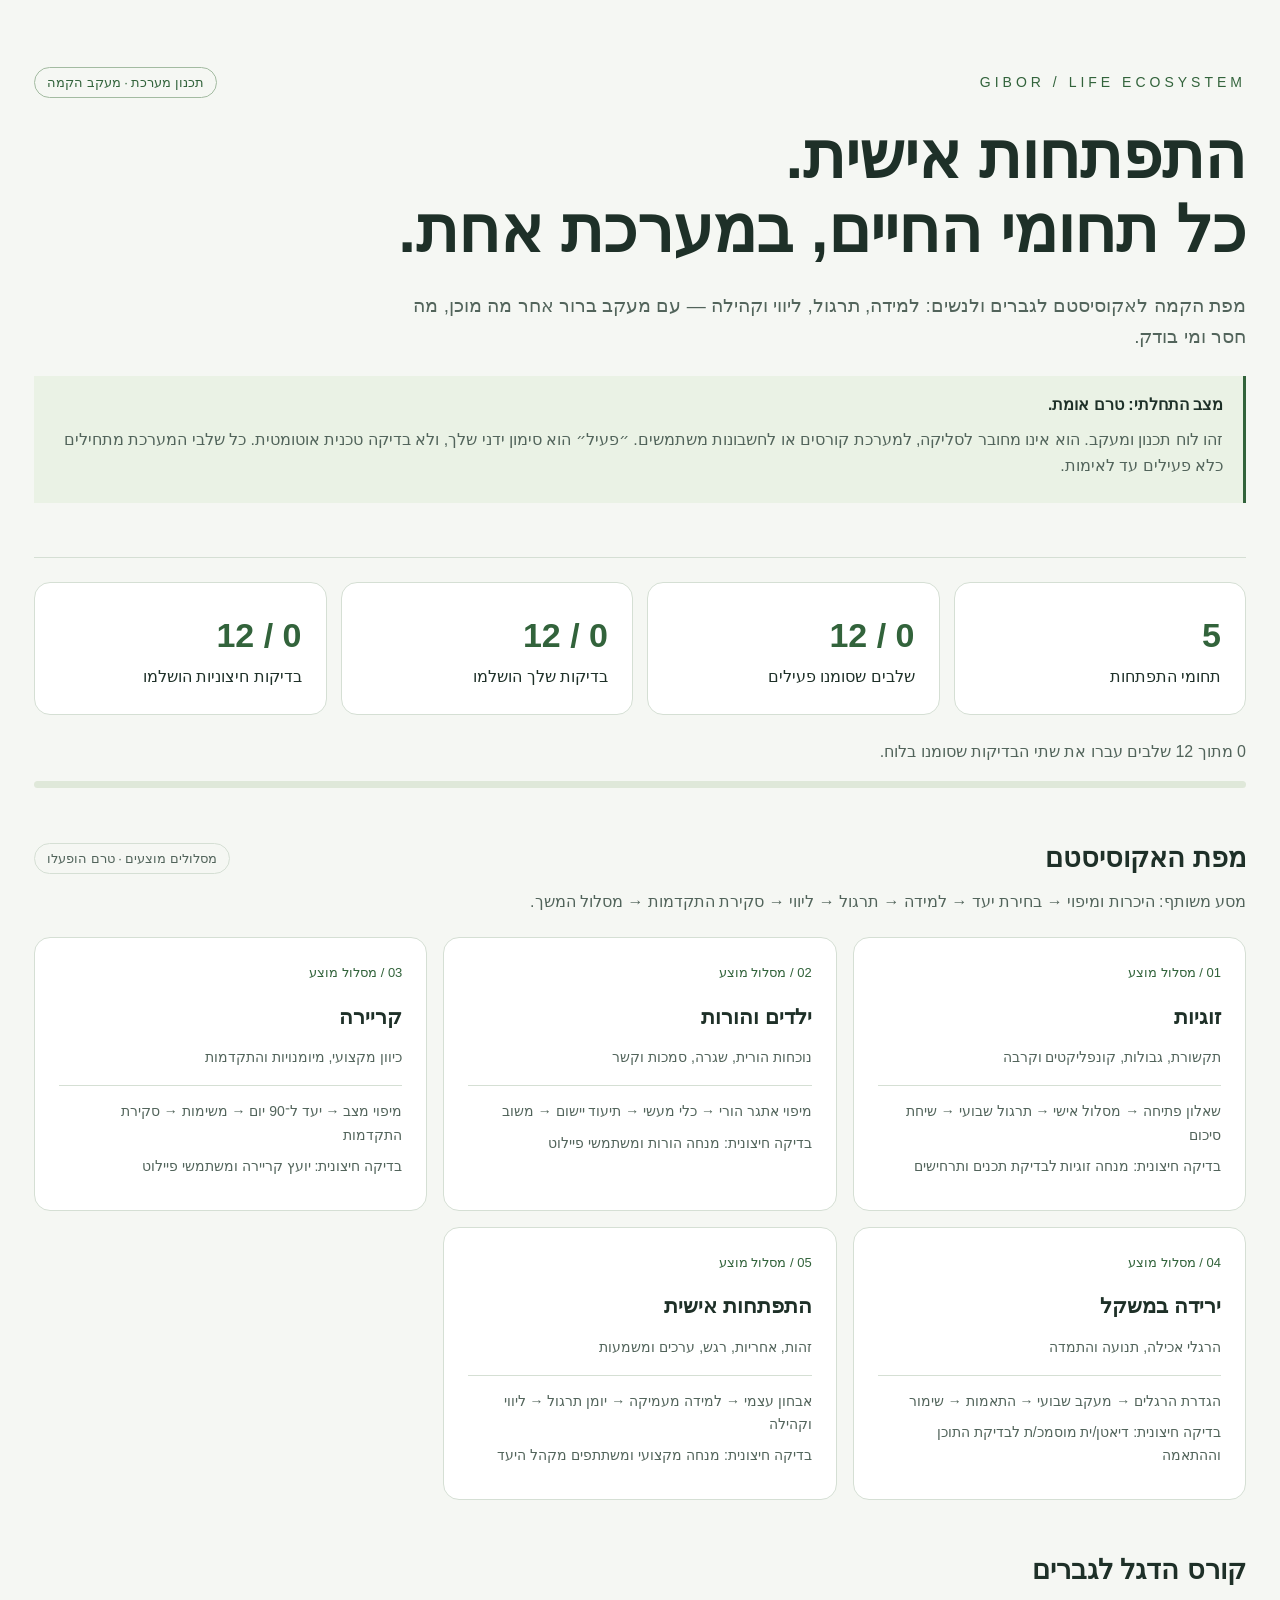
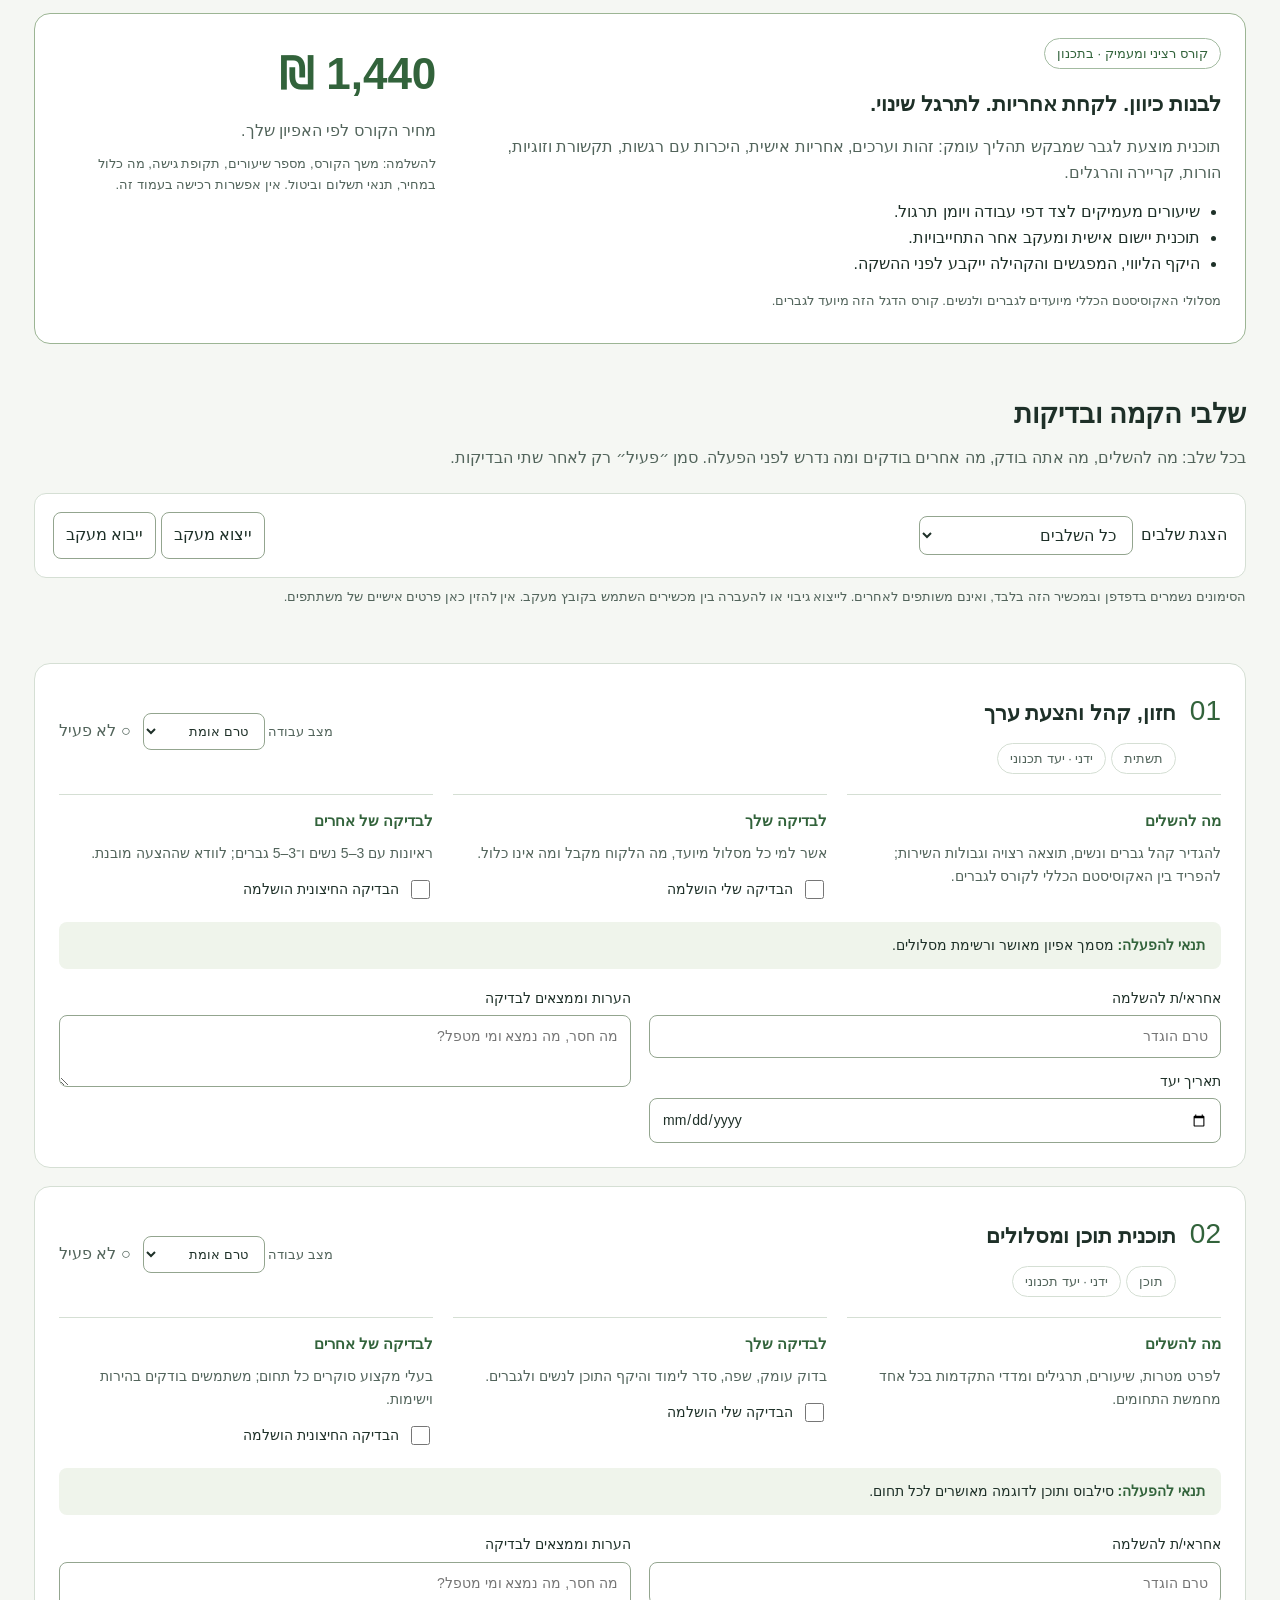
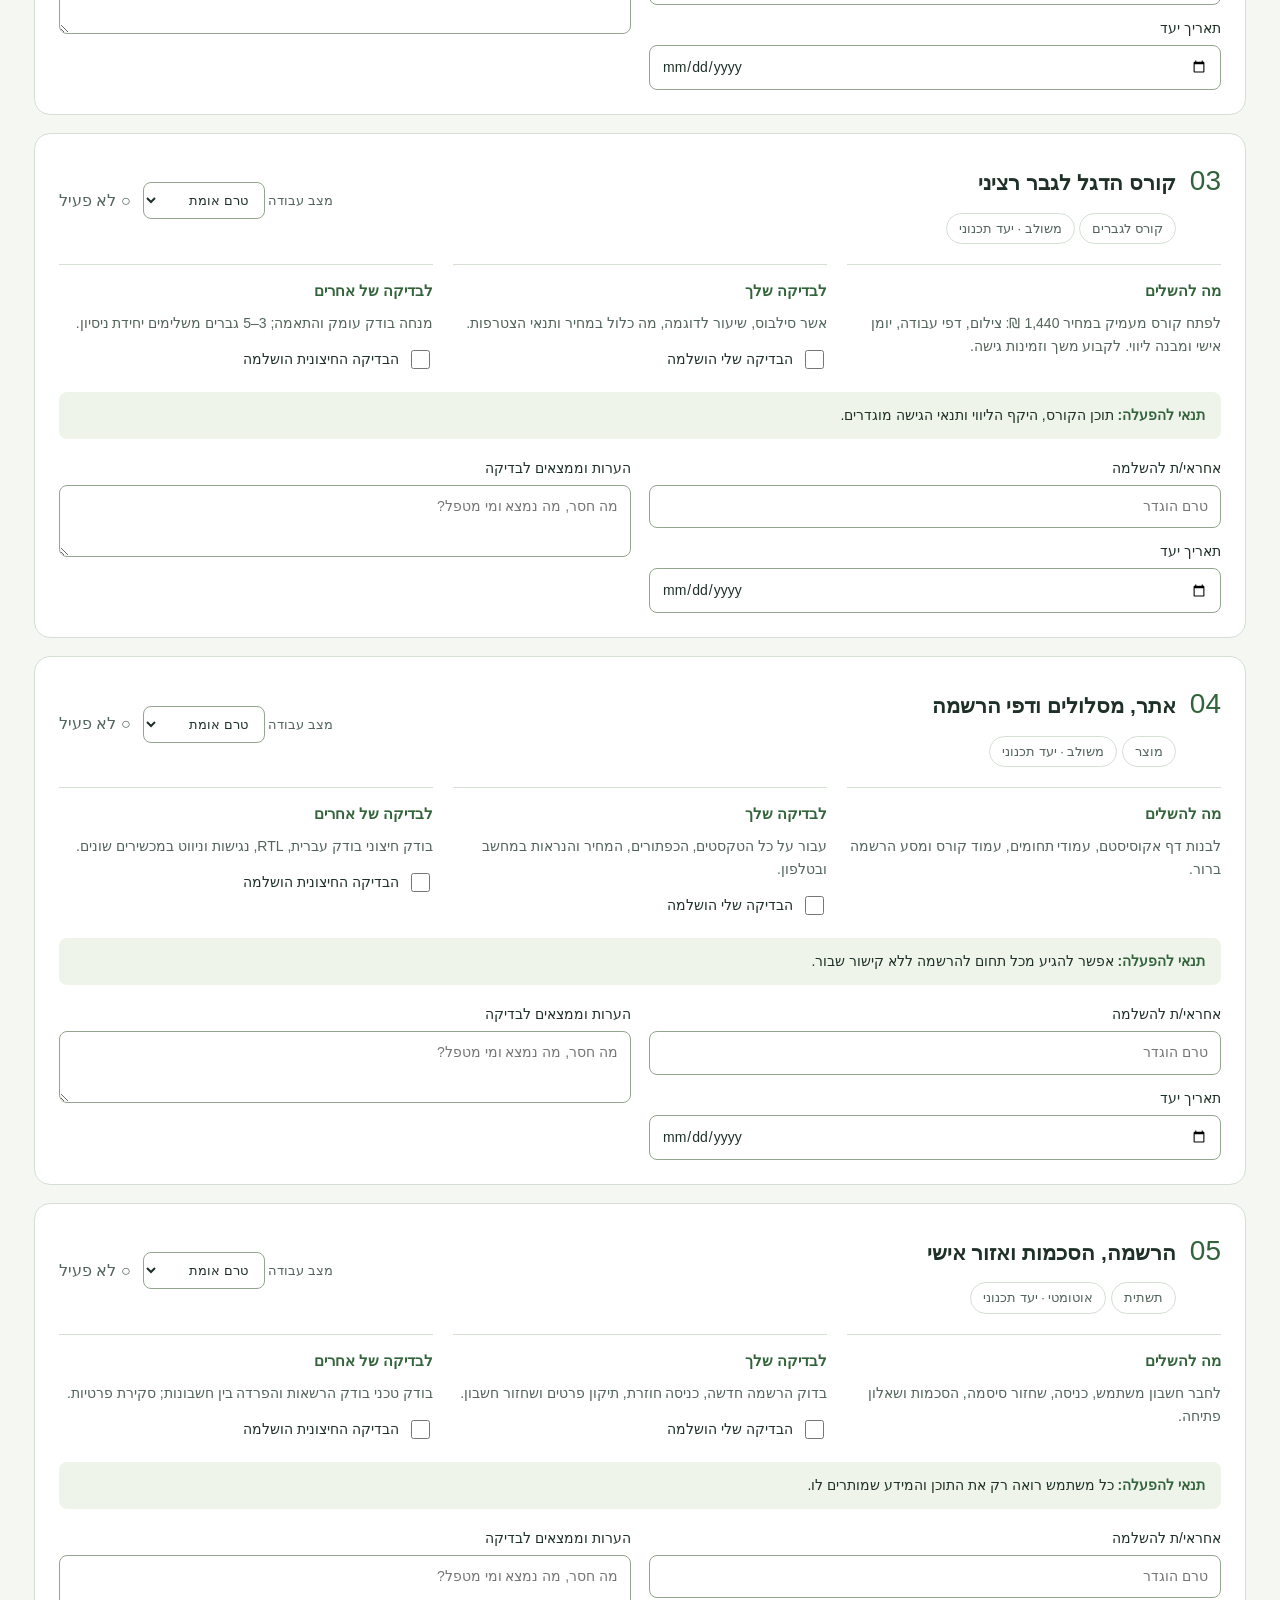
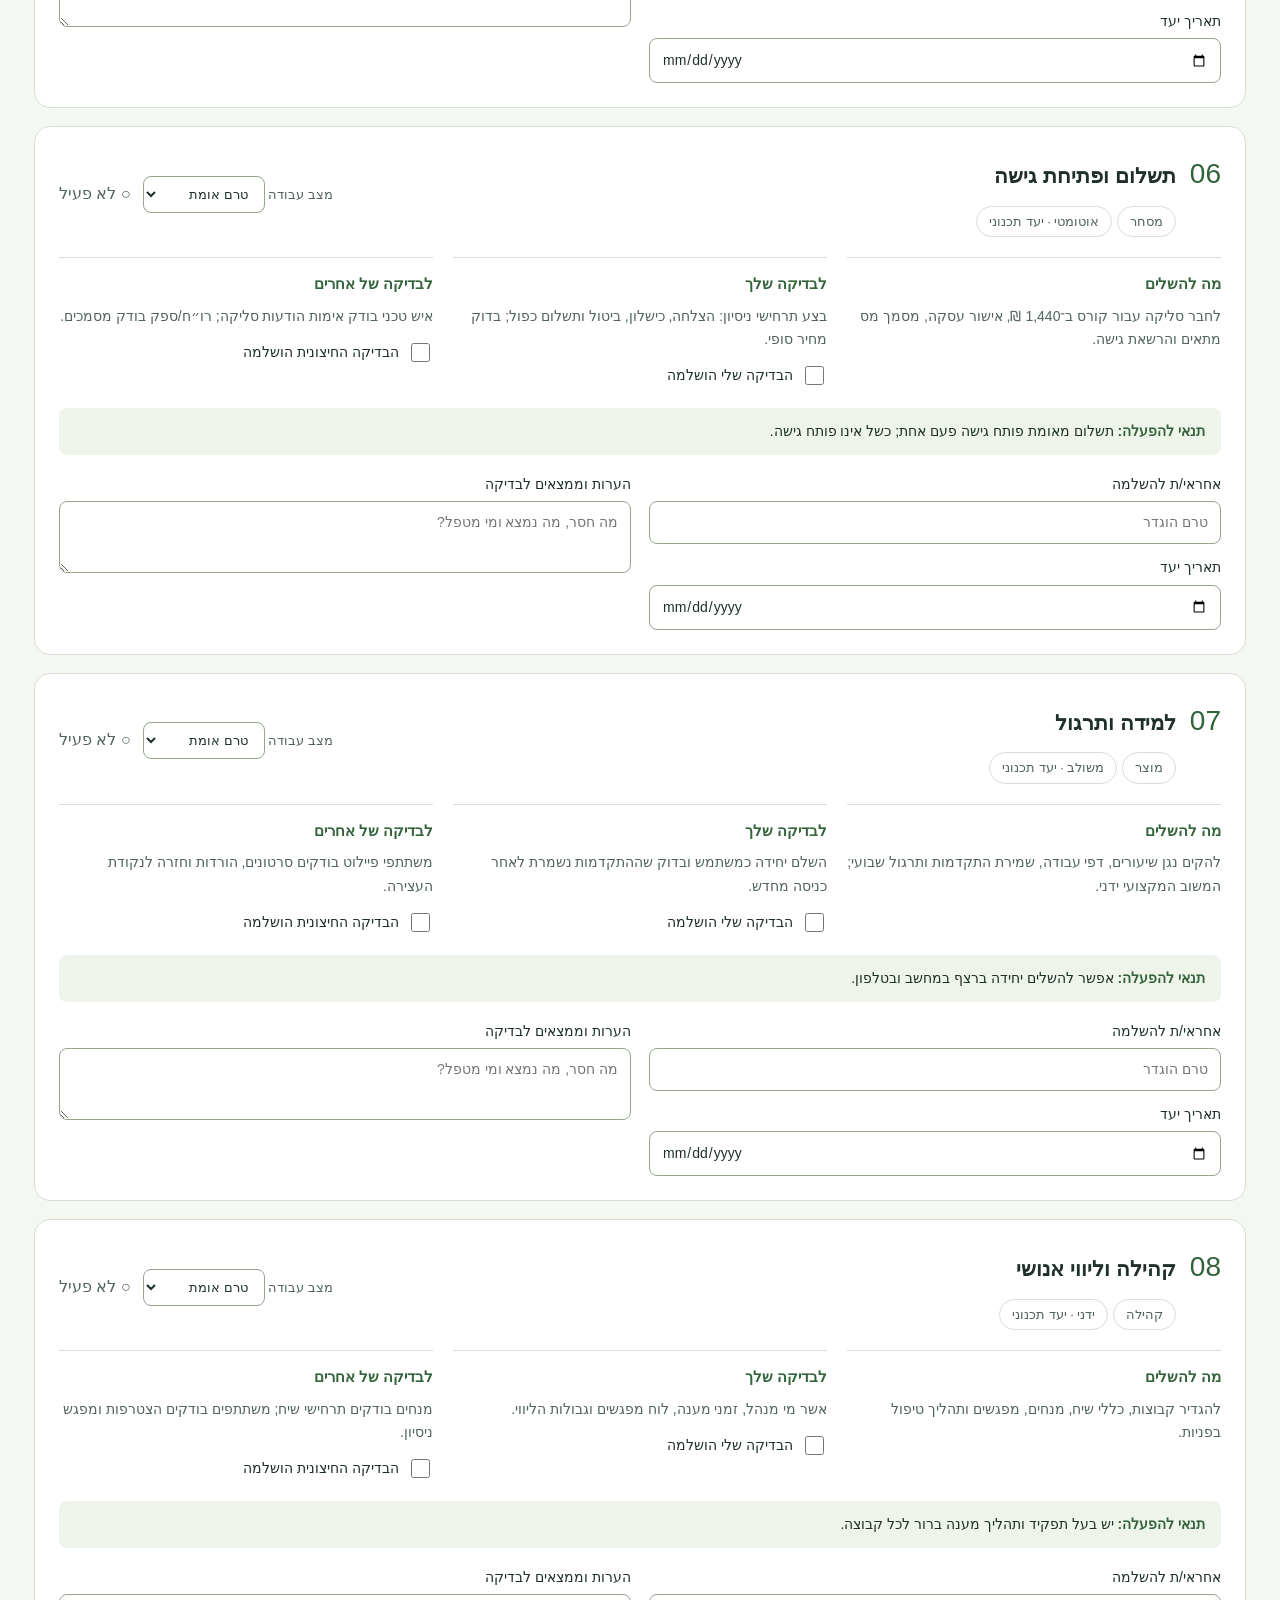
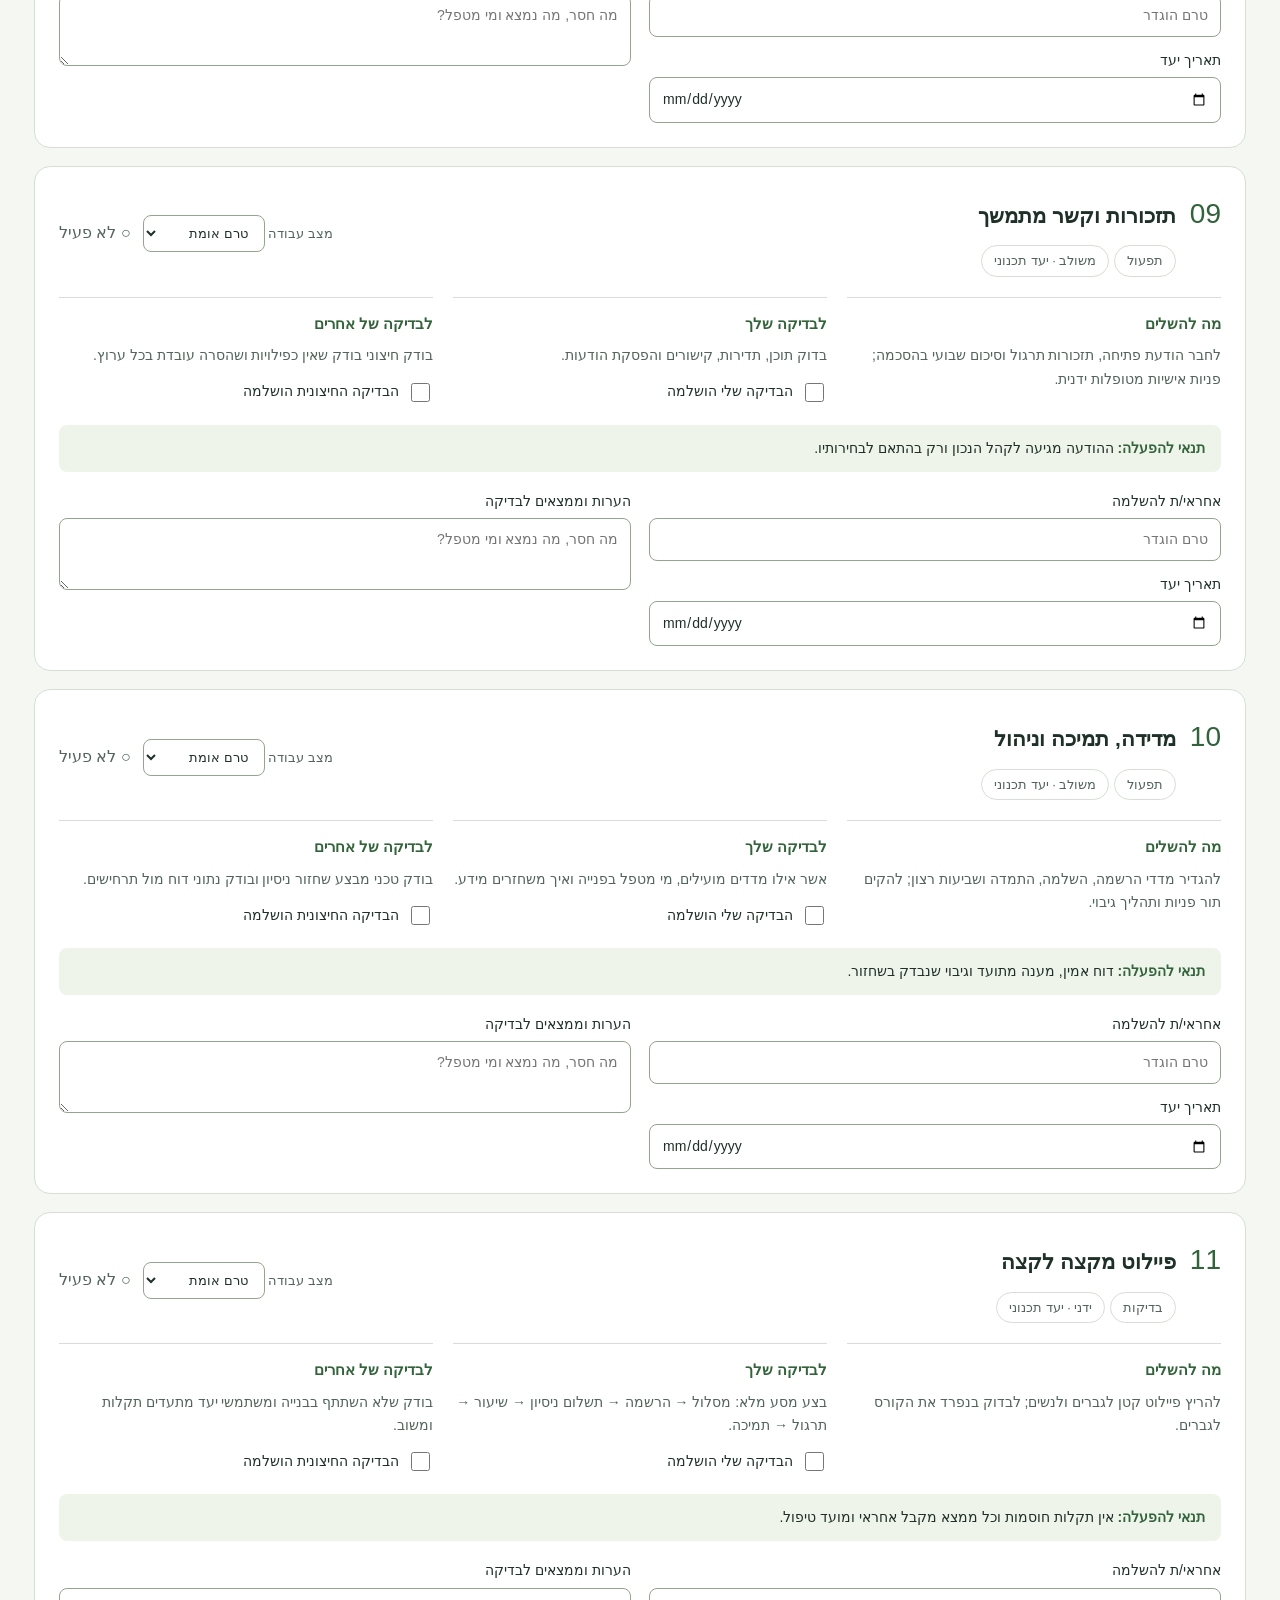
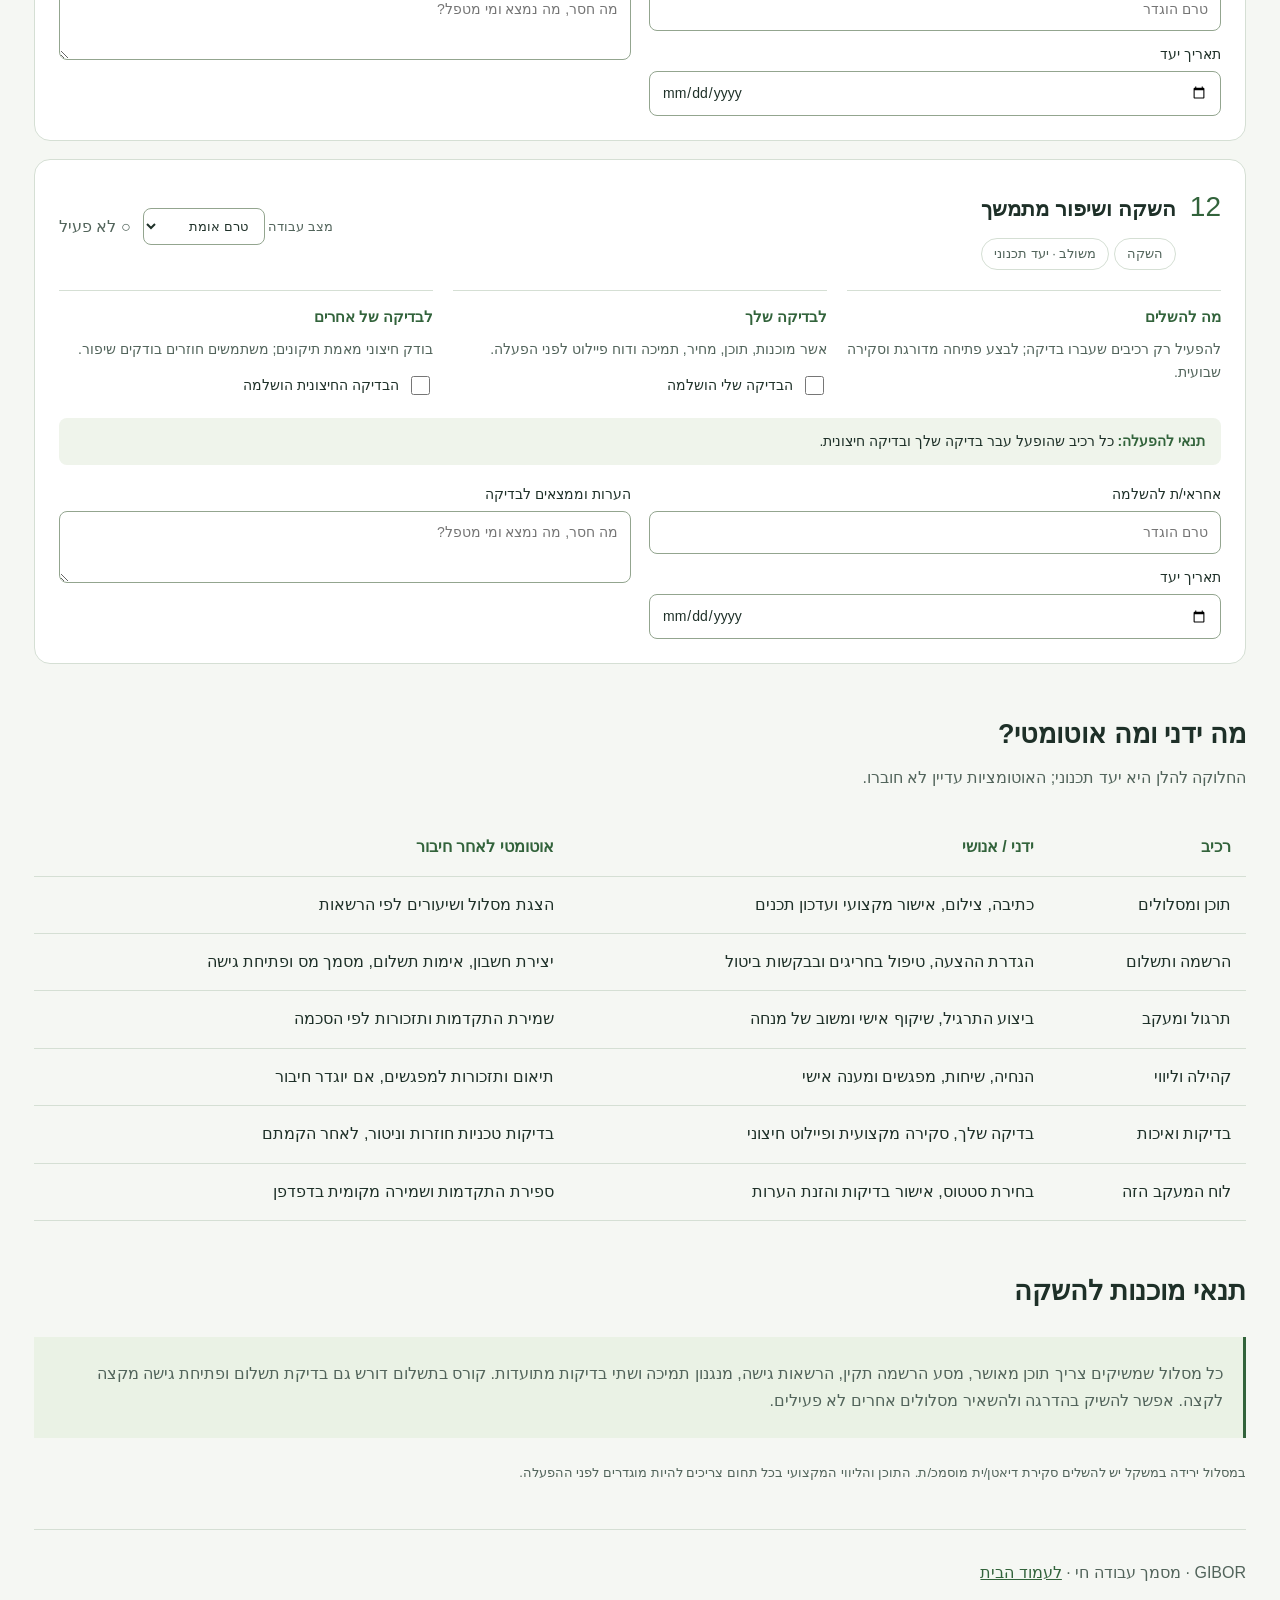
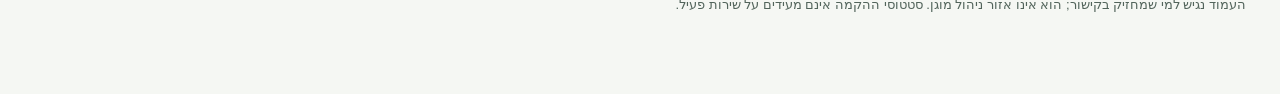
==== commit 9ba6ada2: "Brighten gibor dashboard with light backgrounds and readable green accents" ====
--- a/gibor/index.html
+++ b/gibor/index.html
@@ -5,7 +5,7 @@
 <meta name="robots" content="noindex">
 <title>GIBOR | מפת הקמה ומעקב לאקוסיסטם</title>
 <style>
-:root{--bg:#101b21;--panel:#192930;--line:#33454c;--text:#edf3ef;--muted:#afc2c7;--accent:#c5ed9c}*{box-sizing:border-box}body{margin:0;background:var(--bg);color:var(--text);font:16px/1.65 Arial,sans-serif}main{max-width:1260px;margin:auto;padding:32px 24px 70px}header{padding:35px 0 30px;border-bottom:1px solid var(--line)}.top,.section-head,.toolbar{display:flex;gap:16px;justify-content:space-between;align-items:center;flex-wrap:wrap}.brand{font-size:14px;letter-spacing:4px;color:var(--accent)}h1{font-size:clamp(32px,5vw,64px);line-height:1.15;max-width:850px;margin:22px 0}h2{font-size:27px;margin:0}h3{font-size:21px;margin:0 0 12px}p{margin:8px 0;color:var(--muted)}.lead{font-size:19px;max-width:860px}.tag,.badge{display:inline-block;padding:4px 12px;border:1px solid var(--line);border-radius:30px;font-size:13px;color:var(--muted)}.tag{color:var(--accent);border-color:#63834e}.notice{border-right:3px solid var(--accent);background:#203138;padding:16px 20px;margin:24px 0}.stats{display:grid;grid-template-columns:repeat(4,1fr);gap:14px;margin:24px 0}.stat,.domain,.course,.stage{background:var(--panel);border:1px solid var(--line);border-radius:16px;padding:24px}.stat strong{font-size:34px;display:block;color:var(--accent)}section{margin-top:48px}.domains{display:grid;grid-template-columns:repeat(3,1fr);gap:16px;margin-top:22px}.domain .num{color:var(--accent);font-size:13px;margin-bottom:16px}.domain p{font-size:14px}.flow{margin-top:16px;padding-top:14px;border-top:1px solid var(--line)}.course{margin-top:20px;border-color:#78915e;display:grid;grid-template-columns:2fr 1fr;gap:30px}.price{font-size:44px;color:var(--accent);font-weight:bold}.muted{color:var(--muted)}ul{padding-right:21px;margin:12px 0}.toolbar{background:var(--panel);padding:18px;border:1px solid var(--line);border-radius:12px;margin-top:22px}.toolbar label{display:flex;align-items:center;gap:8px}button,select,input,textarea{font:inherit;color:var(--text);background:#101e25;border:1px solid #58717b;border-radius:8px;padding:9px 12px}button{cursor:pointer}button:hover{border-color:var(--accent)}button:focus-visible,a:focus-visible,input:focus-visible,select:focus-visible,textarea:focus-visible{outline:3px solid var(--accent);outline-offset:3px}input[type=checkbox]{width:19px;height:19px;accent-color:var(--accent)}textarea{width:100%;resize:vertical;min-height:72px}input[type=date]{color-scheme:dark}.stages{display:grid;gap:18px;margin-top:22px}.stage-head{display:flex;justify-content:space-between;gap:16px;flex-wrap:wrap}.stage-title{display:flex;gap:14px;align-items:baseline}.stage-num{font-size:28px;color:var(--accent)}.stage-controls{display:flex;gap:12px;flex-wrap:wrap;align-items:center}.stage-controls label{font-size:13px;color:var(--muted)}.cols{display:grid;grid-template-columns:repeat(3,1fr);gap:20px;margin:20px 0}.cols>div{border-top:1px solid var(--line);padding-top:14px}.cols h4{margin:0 0 8px;font-size:15px;color:var(--accent)}.cols p{font-size:14px}.check{display:flex;gap:8px;align-items:center;margin-top:12px;font-size:14px}.gate{background:#102128;border-radius:8px;padding:12px 16px;font-size:14px}.gate strong{color:var(--accent)}.notes{display:grid;grid-template-columns:1fr 1fr;gap:18px;margin-top:18px}.notes label{font-size:14px;display:block}.notes input{width:100%;margin-top:5px}.notes textarea{margin-top:5px}.progress{height:7px;background:#31454d;border-radius:20px;overflow:hidden;margin:16px 0}.progress span{display:block;height:100%;background:var(--accent);transition:width .3s}a{color:var(--accent)}table{width:100%;border-collapse:collapse;margin-top:20px}th,td{text-align:right;border-bottom:1px solid var(--line);padding:15px;vertical-align:top}th{color:var(--accent)}.table-wrap{overflow:auto}.small{font-size:13px}.saved{color:var(--accent);min-height:26px}footer{border-top:1px solid var(--line);margin-top:45px;padding-top:22px}.active{color:var(--accent)}[hidden]{display:none!important}
+:root{--bg:#f5f7f3;--panel:#ffffff;--line:#d5dfd4;--text:#1e3028;--muted:#52645b;--accent:#32633b}*{box-sizing:border-box}body{margin:0;background:var(--bg);color:var(--text);font:16px/1.65 Arial,sans-serif}main{max-width:1260px;margin:auto;padding:32px 24px 70px}header{padding:35px 0 30px;border-bottom:1px solid var(--line)}.top,.section-head,.toolbar{display:flex;gap:16px;justify-content:space-between;align-items:center;flex-wrap:wrap}.brand{font-size:14px;letter-spacing:4px;color:var(--accent)}h1{font-size:clamp(32px,5vw,64px);line-height:1.15;max-width:850px;margin:22px 0}h2{font-size:27px;margin:0}h3{font-size:21px;margin:0 0 12px}p{margin:8px 0;color:var(--muted)}.lead{font-size:19px;max-width:860px}.tag,.badge{display:inline-block;padding:4px 12px;border:1px solid var(--line);border-radius:30px;font-size:13px;color:var(--muted)}.tag{color:var(--accent);border-color:#a3bba1}.notice{border-right:3px solid var(--accent);background:#eaf2e5;padding:16px 20px;margin:24px 0}.stats{display:grid;grid-template-columns:repeat(4,1fr);gap:14px;margin:24px 0}.stat,.domain,.course,.stage{background:var(--panel);border:1px solid var(--line);border-radius:16px;padding:24px}.stat strong{font-size:34px;display:block;color:var(--accent)}section{margin-top:48px}.domains{display:grid;grid-template-columns:repeat(3,1fr);gap:16px;margin-top:22px}.domain .num{color:var(--accent);font-size:13px;margin-bottom:16px}.domain p{font-size:14px}.flow{margin-top:16px;padding-top:14px;border-top:1px solid var(--line)}.course{margin-top:20px;border-color:#9cb594;display:grid;grid-template-columns:2fr 1fr;gap:30px}.price{font-size:44px;color:var(--accent);font-weight:bold}.muted{color:var(--muted)}ul{padding-right:21px;margin:12px 0}.toolbar{background:var(--panel);padding:18px;border:1px solid var(--line);border-radius:12px;margin-top:22px}.toolbar label{display:flex;align-items:center;gap:8px}button,select,input,textarea{font:inherit;color:var(--text);background:#ffffff;border:1px solid #93a58f;border-radius:8px;padding:9px 12px}button{cursor:pointer}button:hover{border-color:var(--accent)}button:focus-visible,a:focus-visible,input:focus-visible,select:focus-visible,textarea:focus-visible{outline:3px solid var(--accent);outline-offset:3px}input[type=checkbox]{width:19px;height:19px;accent-color:var(--accent)}textarea{width:100%;resize:vertical;min-height:72px}input[type=date]{color-scheme:light}.stages{display:grid;gap:18px;margin-top:22px}.stage-head{display:flex;justify-content:space-between;gap:16px;flex-wrap:wrap}.stage-title{display:flex;gap:14px;align-items:baseline}.stage-num{font-size:28px;color:var(--accent)}.stage-controls{display:flex;gap:12px;flex-wrap:wrap;align-items:center}.stage-controls label{font-size:13px;color:var(--muted)}.cols{display:grid;grid-template-columns:repeat(3,1fr);gap:20px;margin:20px 0}.cols>div{border-top:1px solid var(--line);padding-top:14px}.cols h4{margin:0 0 8px;font-size:15px;color:var(--accent)}.cols p{font-size:14px}.check{display:flex;gap:8px;align-items:center;margin-top:12px;font-size:14px}.gate{background:#eff4eb;border-radius:8px;padding:12px 16px;font-size:14px}.gate strong{color:var(--accent)}.notes{display:grid;grid-template-columns:1fr 1fr;gap:18px;margin-top:18px}.notes label{font-size:14px;display:block}.notes input{width:100%;margin-top:5px}.notes textarea{margin-top:5px}.progress{height:7px;background:#dfe8d9;border-radius:20px;overflow:hidden;margin:16px 0}.progress span{display:block;height:100%;background:var(--accent);transition:width .3s}a{color:var(--accent)}table{width:100%;border-collapse:collapse;margin-top:20px}th,td{text-align:right;border-bottom:1px solid var(--line);padding:15px;vertical-align:top}th{color:var(--accent)}.table-wrap{overflow:auto}.small{font-size:13px}.saved{color:var(--accent);min-height:26px}footer{border-top:1px solid var(--line);margin-top:45px;padding-top:22px}.active{color:var(--accent)}[hidden]{display:none!important}
 @media(max-width:850px){.domains{grid-template-columns:repeat(2,1fr)}.cols{grid-template-columns:1fr}.course{grid-template-columns:1fr}.stats{grid-template-columns:repeat(2,1fr)}}
 @media(max-width:520px){main{padding:18px 14px 45px}.domains,.notes{grid-template-columns:1fr}.stage,.domain,.course{padding:18px}.stage-controls{align-items:stretch;flex-direction:column;width:100%}.stage-controls select{width:100%}h2{font-size:24px}}
 @media(prefers-reduced-motion:reduce){*{transition:none!important}}
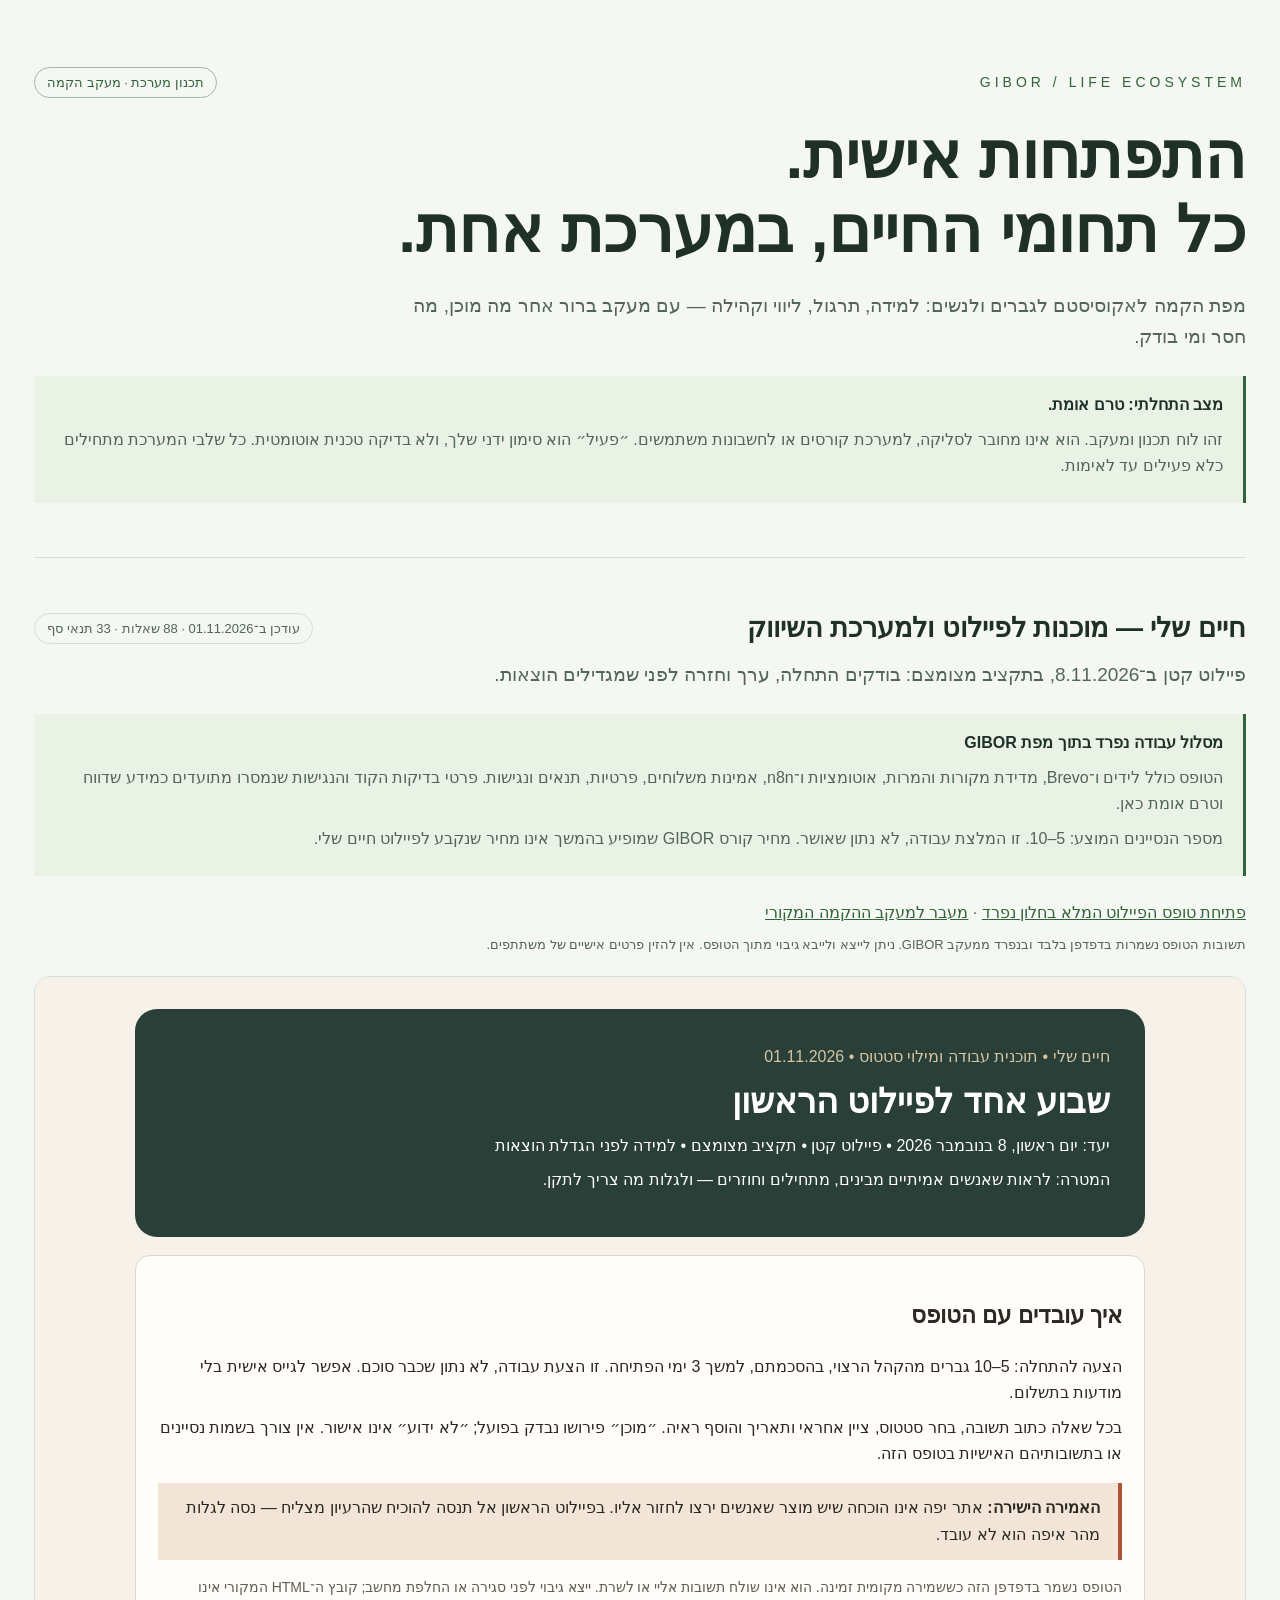
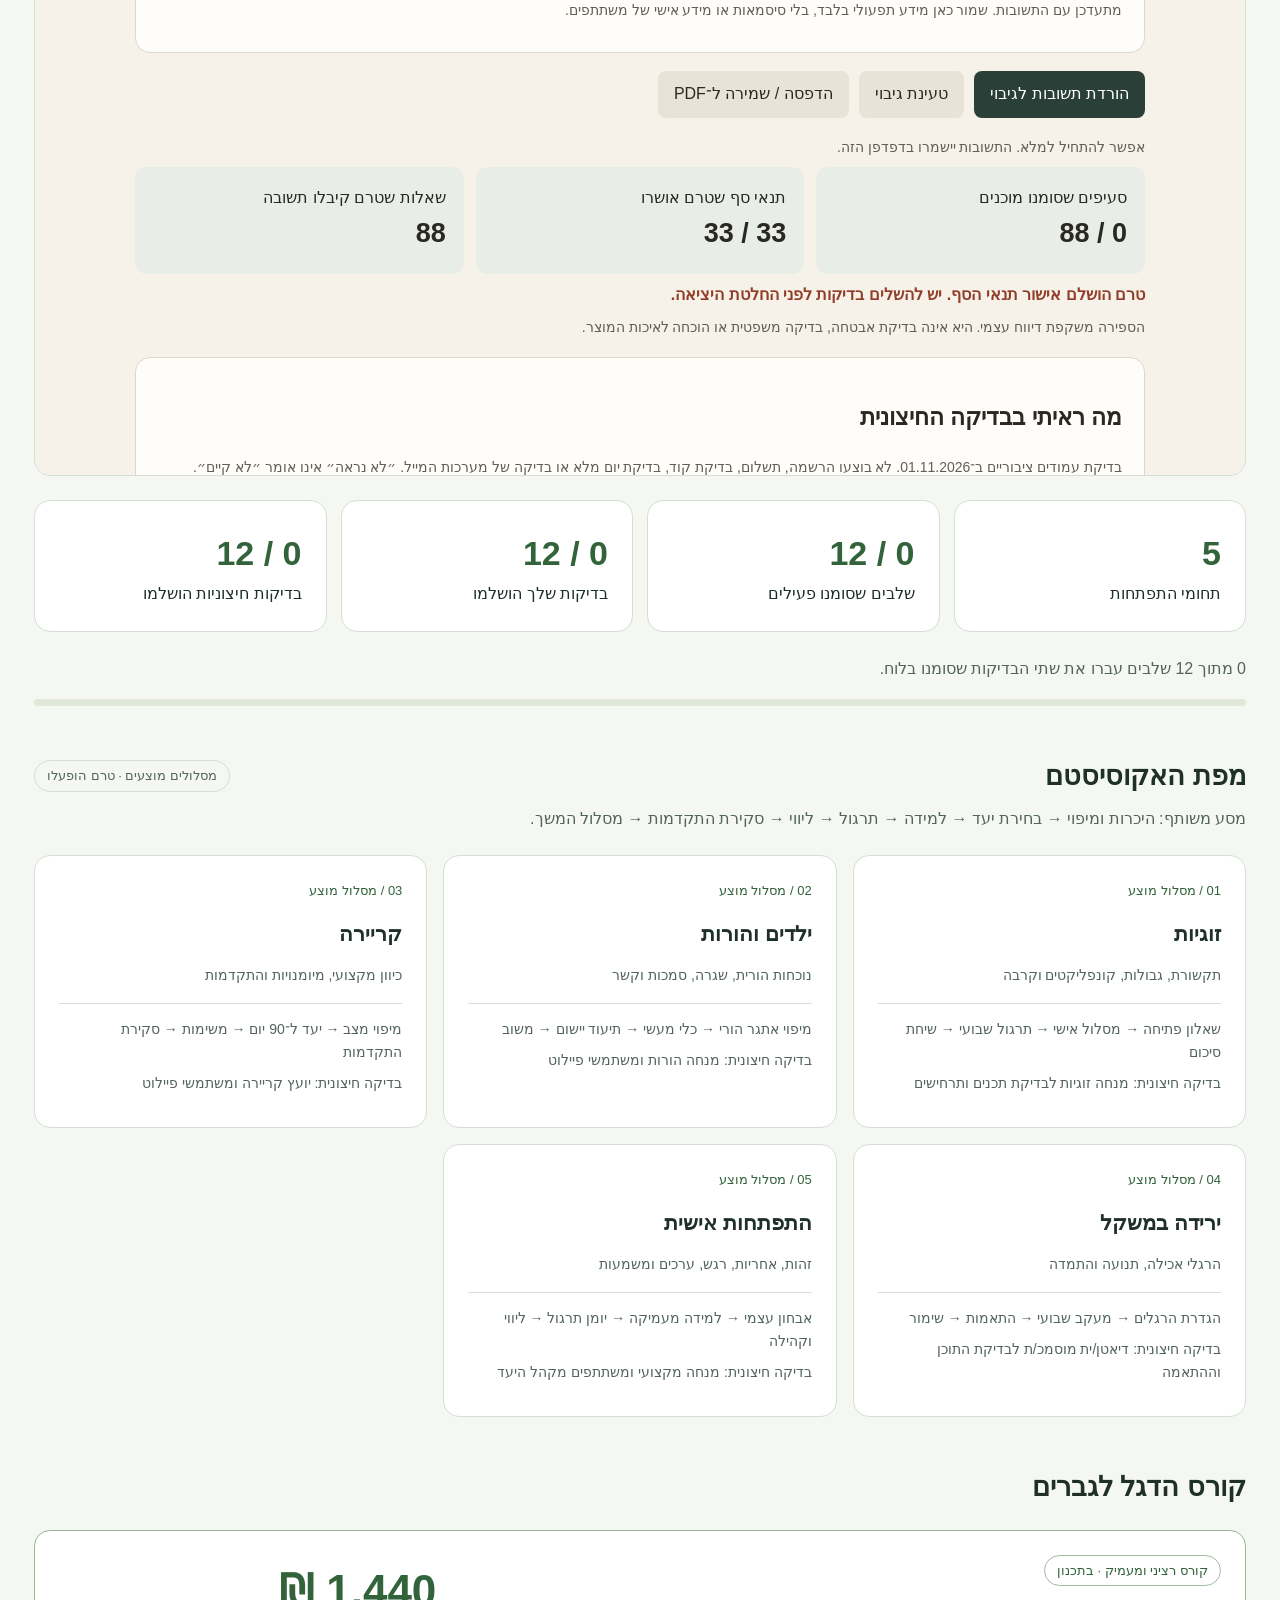
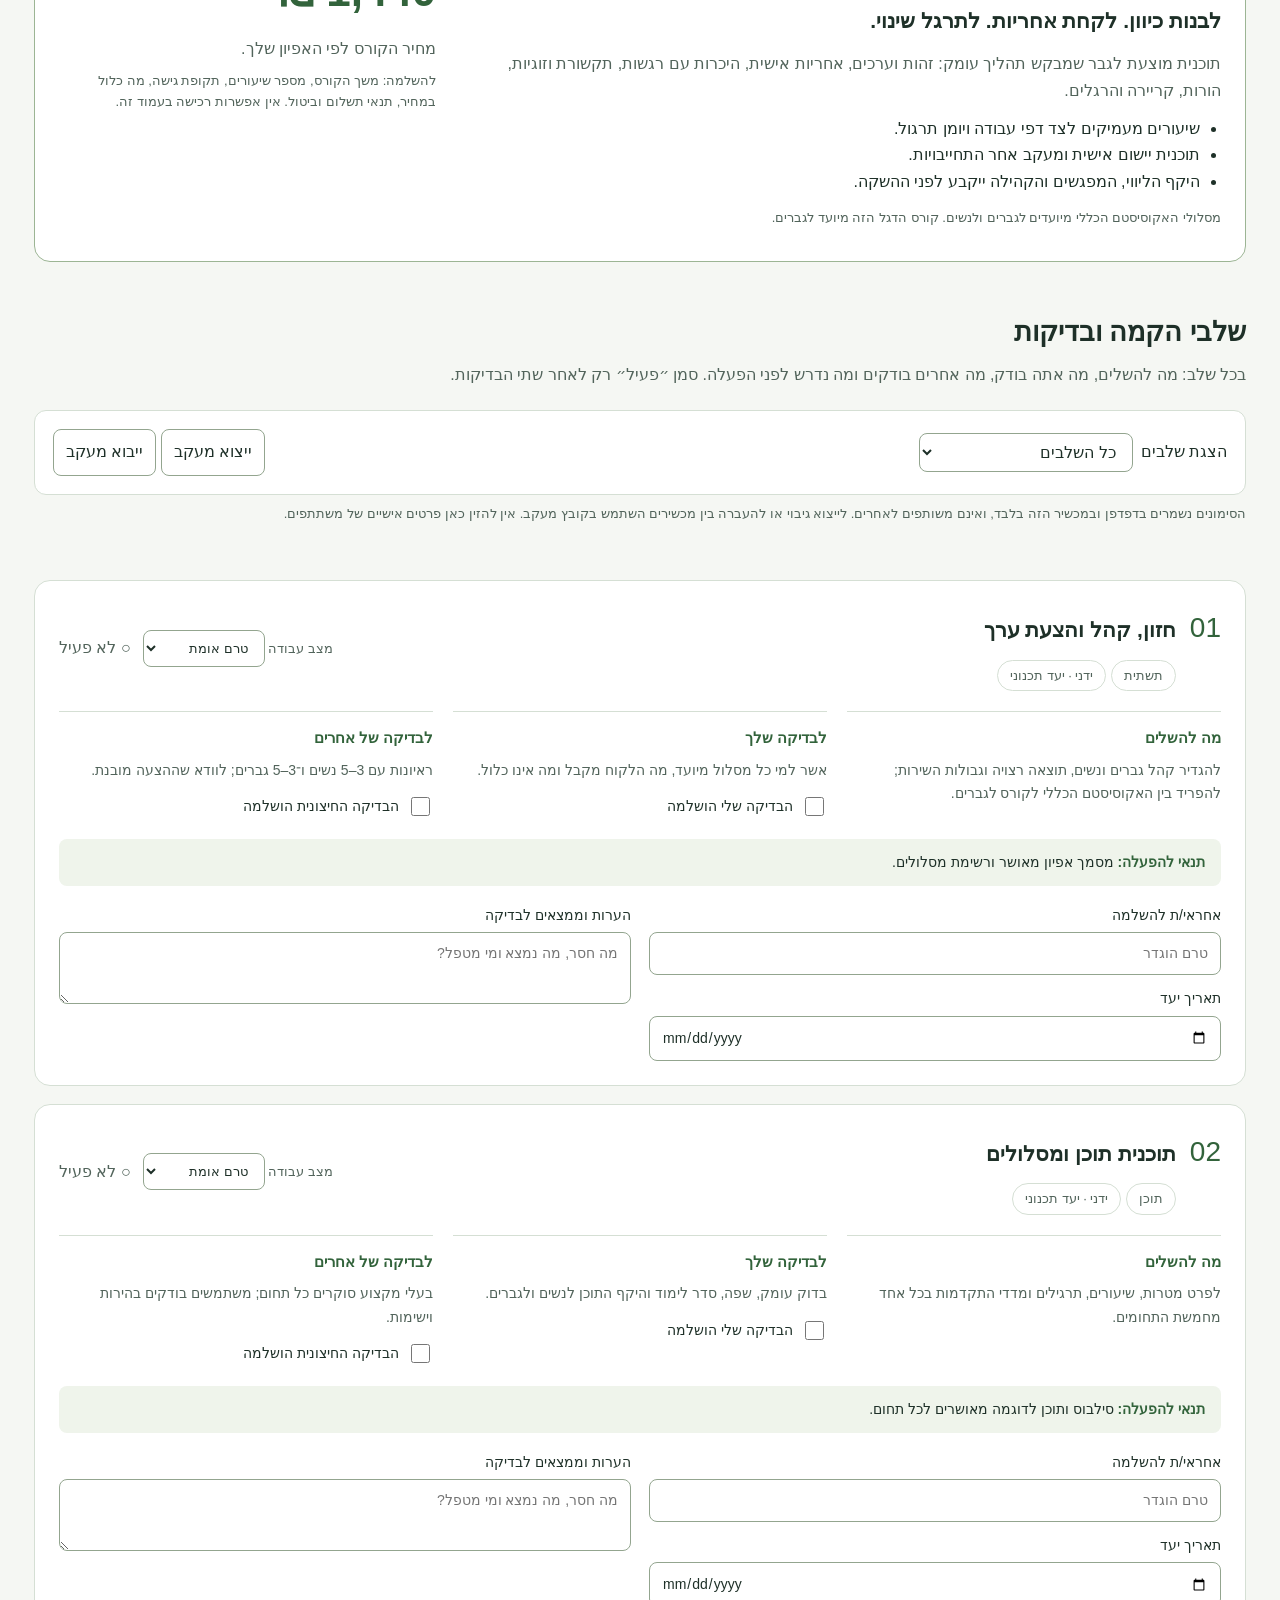
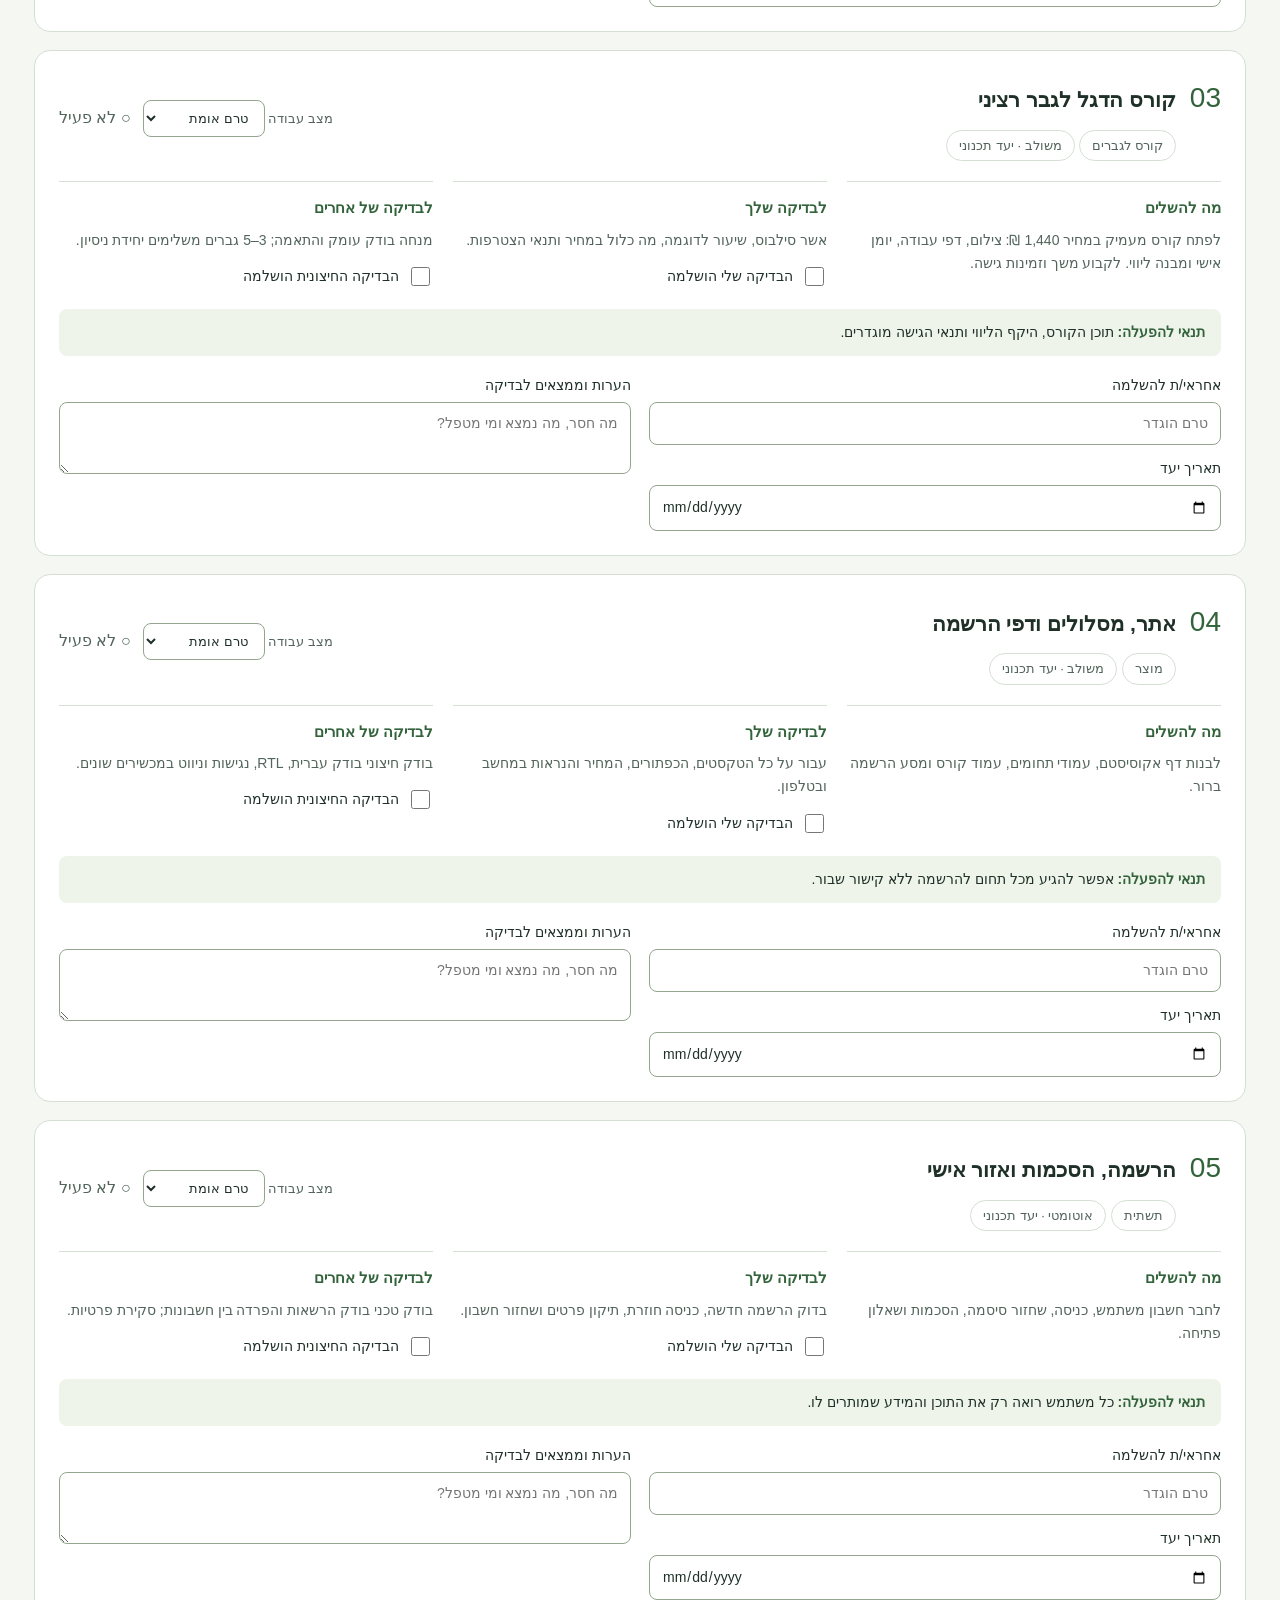
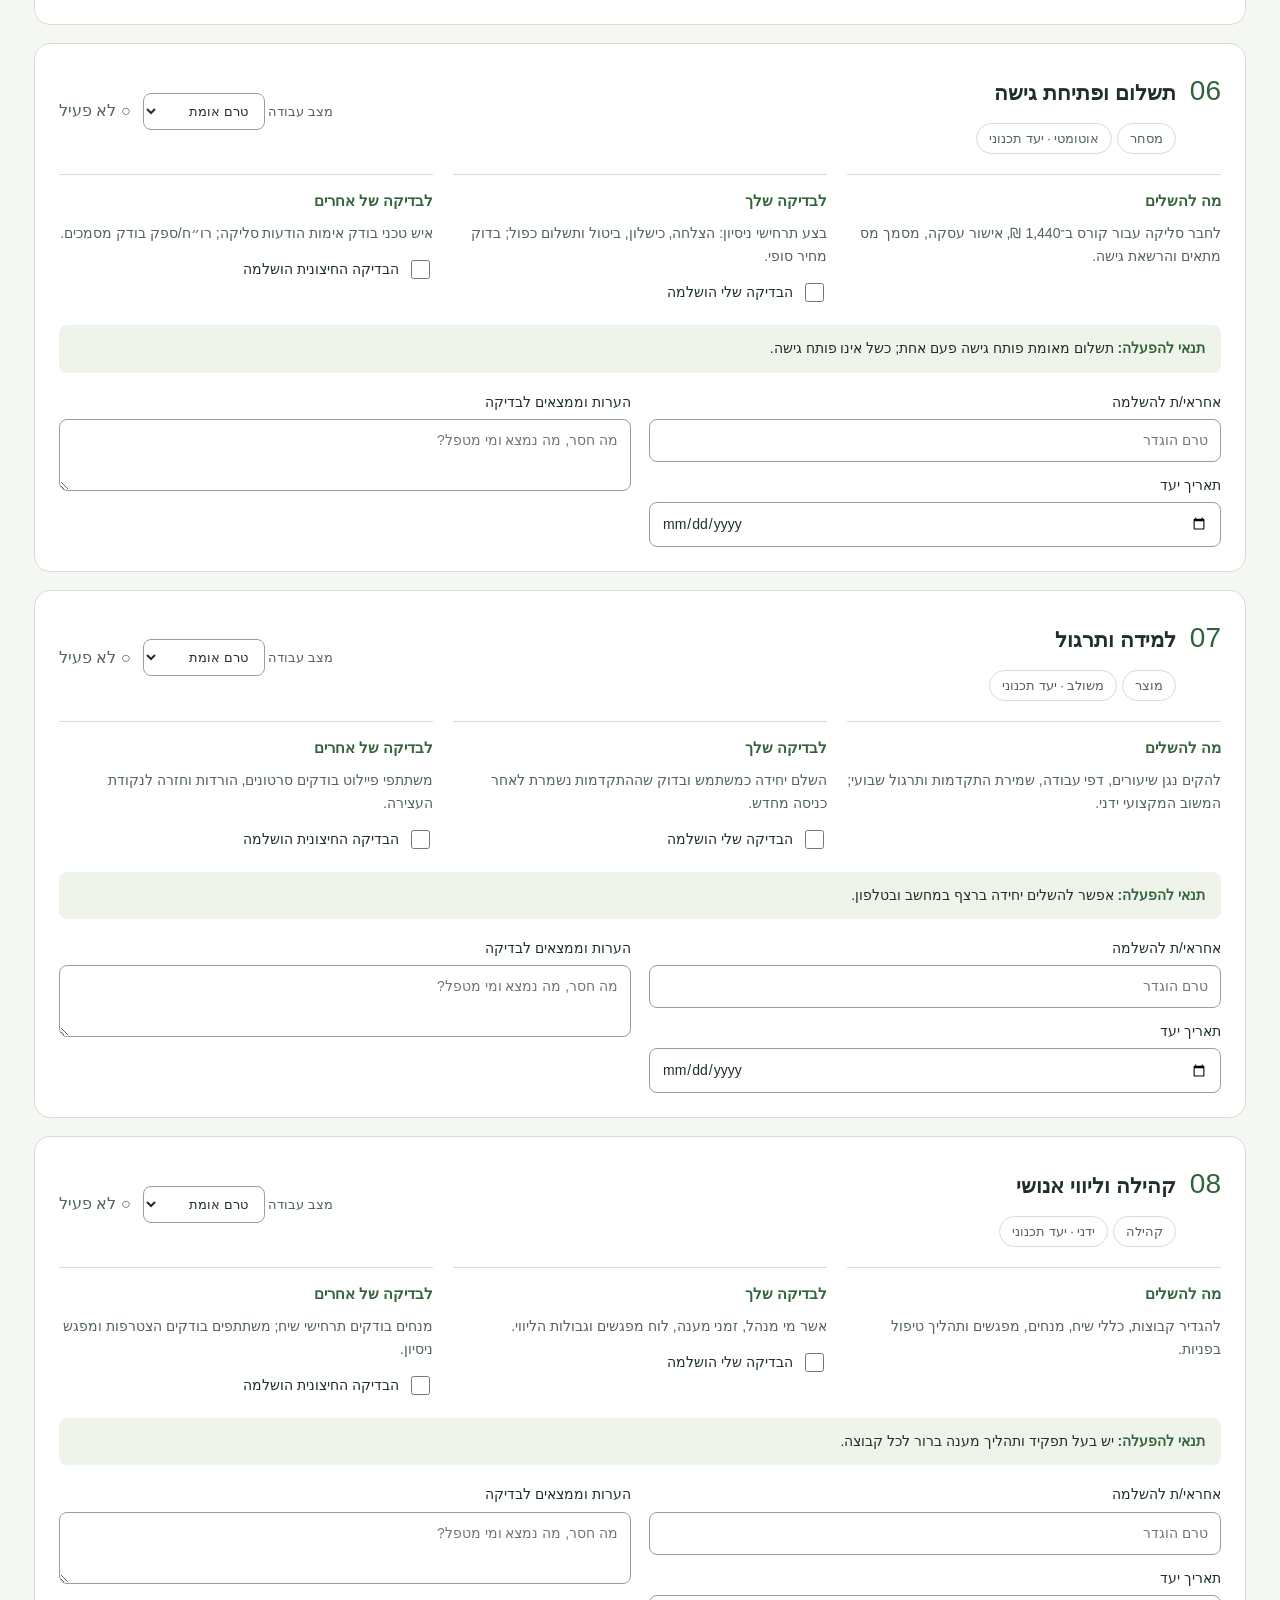
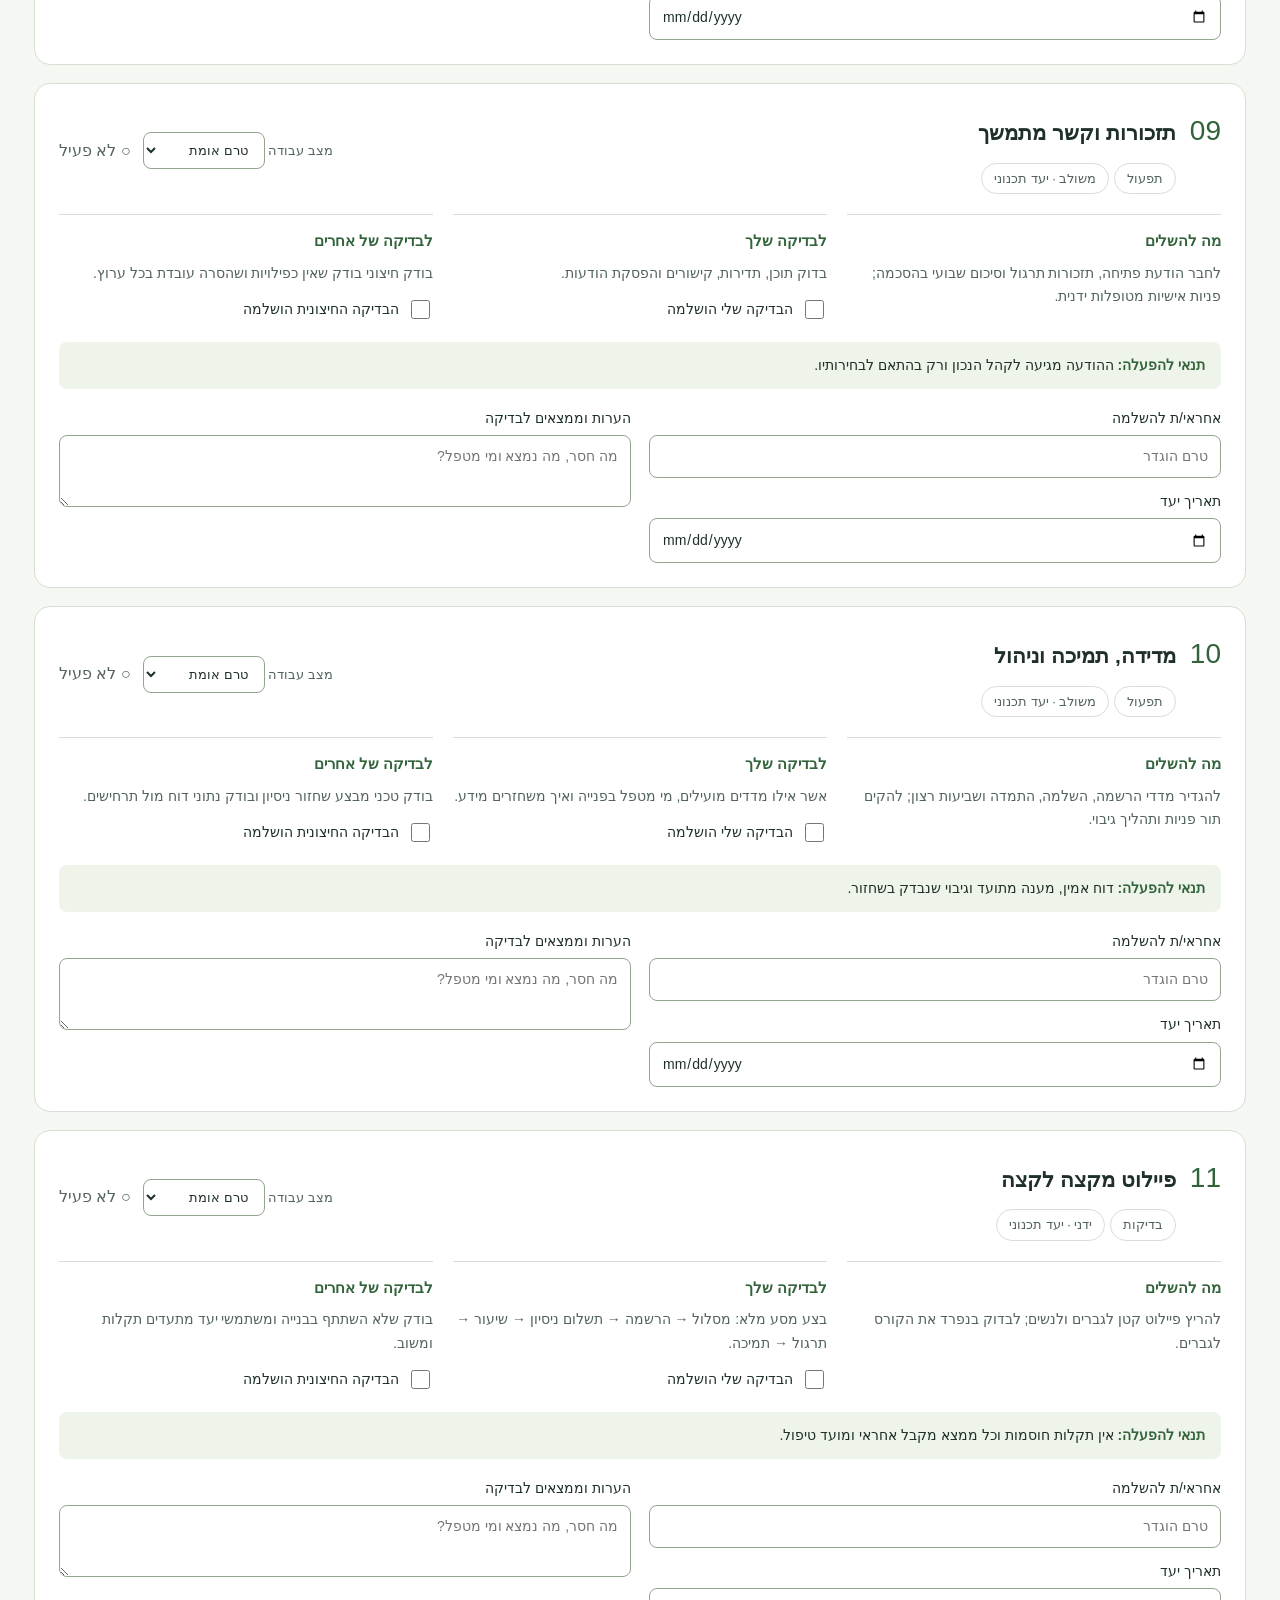
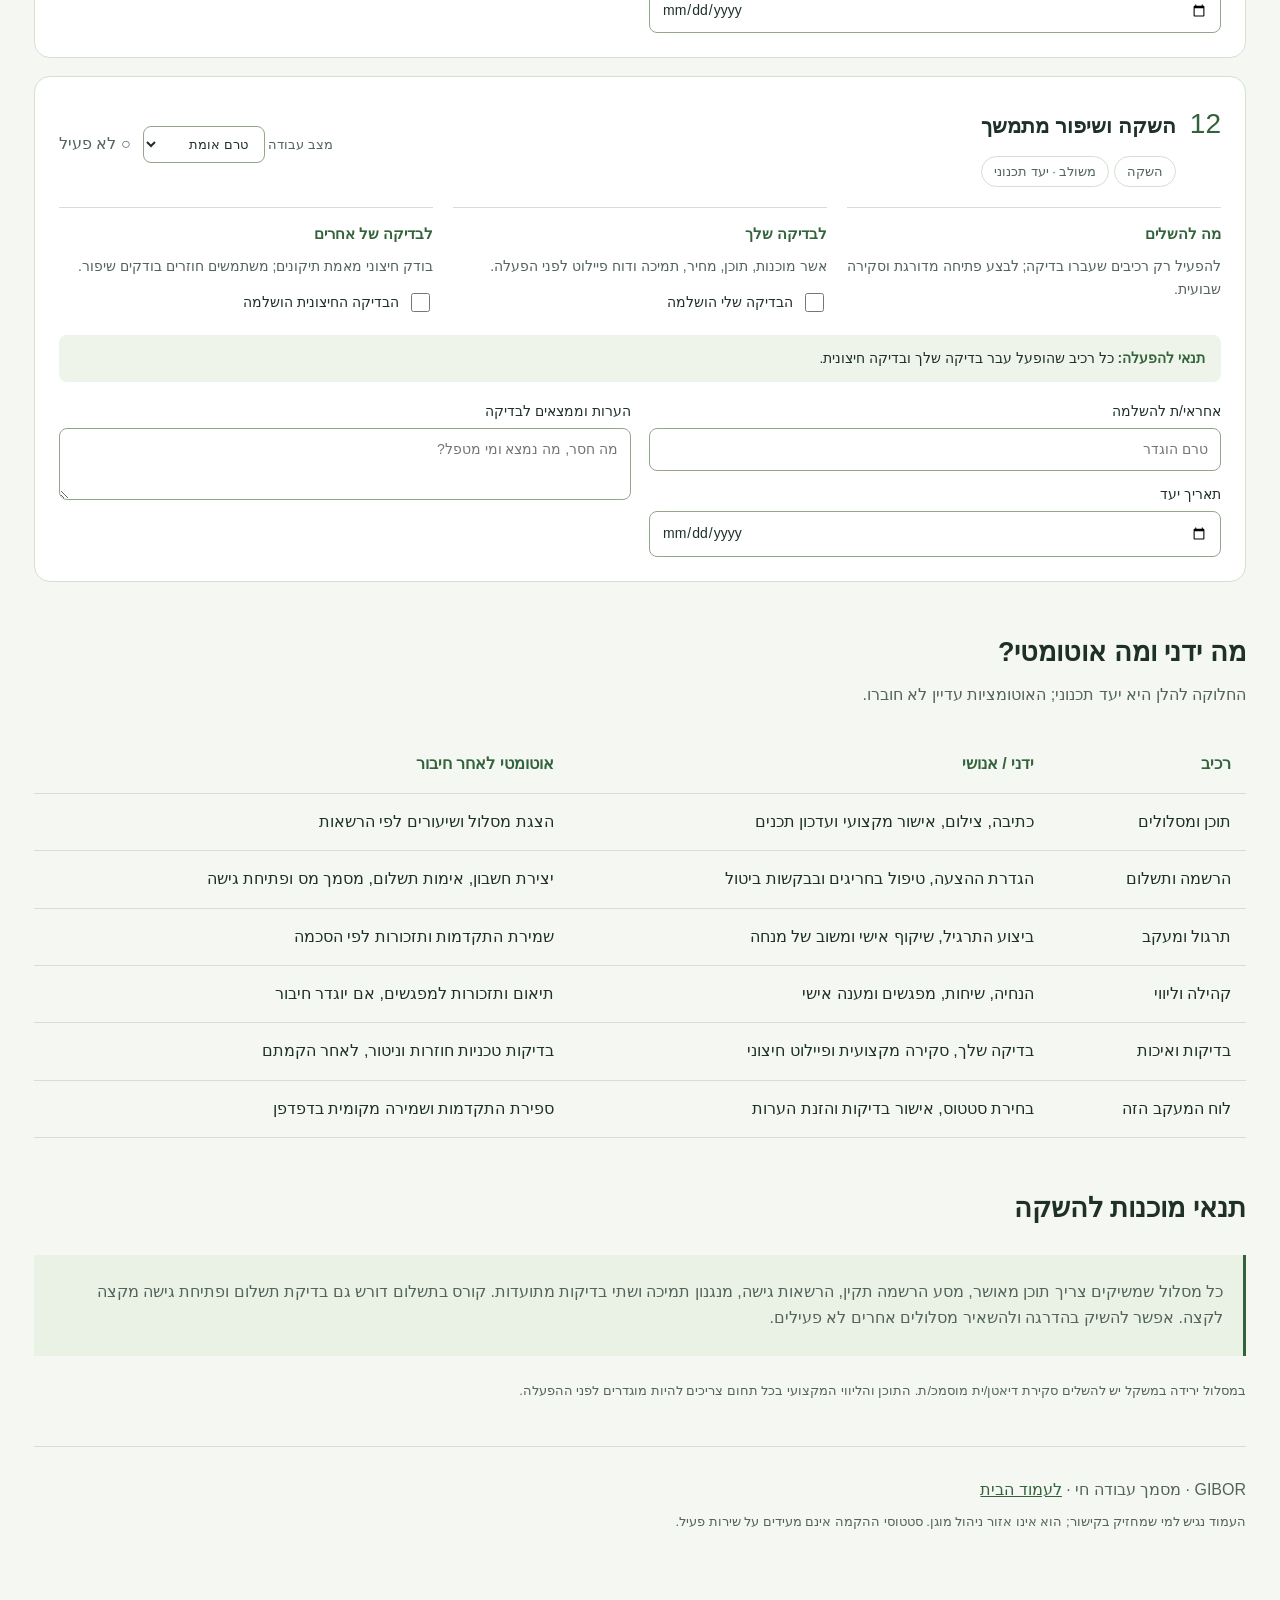
==== commit 14f1f2fd: "Embed pilot readiness, lead tracking and privacy checklist in GIBOR roadmap" ====
--- a/gibor/index.html
+++ b/gibor/index.html
@@ -18,6 +18,15 @@
 <p class="lead">מפת הקמה לאקוסיסטם לגברים ולנשים: למידה, תרגול, ליווי וקהילה — עם מעקב ברור אחר מה מוכן, מה חסר ומי בודק.</p>
 <div class="notice"><strong>מצב התחלתי: טרם אומת.</strong><p>זהו לוח תכנון ומעקב. הוא אינו מחובר לסליקה, למערכת קורסים או לחשבונות משתמשים. ״פעיל״ הוא סימון ידני שלך, ולא בדיקה טכנית אוטומטית. כל שלבי המערכת מתחילים כלא פעילים עד לאימות.</p></div>
 </header>
+<section id="haim-pilot" aria-labelledby="pilot-heading">
+<div class="section-head"><h2 id="pilot-heading">חיים שלי — מוכנות לפיילוט ולמערכת השיווק</h2><span class="badge">עודכן ב־01.11.2026 · 88 שאלות · 33 תנאי סף</span></div>
+<p class="lead">פיילוט קטן ב־8.11.2026, בתקציב מצומצם: בודקים התחלה, ערך וחזרה לפני שמגדילים הוצאות.</p>
+<div class="notice"><strong>מסלול עבודה נפרד בתוך מפת GIBOR</strong><p>הטופס כולל לידים ו־Brevo, מדידת מקורות והמרות, אוטומציות ו־n8n, אמינות משלוחים, פרטיות, תנאים ונגישות. פרטי בדיקות הקוד והנגישות שנמסרו מתועדים כמידע שדווח וטרם אומת כאן.</p><p>מספר הנסיינים המוצע: 5–10. זו המלצת עבודה, לא נתון שאושר. מחיר קורס GIBOR שמופיע בהמשך אינו מחיר שנקבע לפיילוט חיים שלי.</p></div>
+<p><a href="./pilot-status.html" target="_blank" rel="noopener">פתיחת טופס הפיילוט המלא בחלון נפרד</a> · <a href="#stages">מעבר למעקב ההקמה המקורי</a></p>
+<p class="small">תשובות הטופס נשמרות בדפדפן בלבד ובנפרד ממעקב GIBOR. ניתן לייצא ולייבא גיבוי מתוך הטופס. אין להזין פרטים אישיים של משתתפים.</p>
+<iframe src="./pilot-status.html" title="טופס סטטוס חיים שלי: 88 שאלות לפיילוט, לידים ופרטיות" loading="lazy" style="display:block;width:100%;height:1100px;border:1px solid var(--line);border-radius:16px;margin-top:20px;background:var(--bg)"></iframe>
+</section>
+
 <div class="stats" aria-label="סיכום התקדמות"><div class="stat"><strong>5</strong>תחומי התפתחות</div><div class="stat"><strong id="activeCount">0 / 12</strong>שלבים שסומנו פעילים</div><div class="stat"><strong id="myCount">0 / 12</strong>בדיקות שלך הושלמו</div><div class="stat"><strong id="otherCount">0 / 12</strong>בדיקות חיצוניות הושלמו</div></div>
 <p id="summary"></p><div class="progress" role="progressbar" aria-label="שלבים שעברו שתי בדיקות" aria-valuemin="0" aria-valuemax="12" aria-valuenow="0" id="progress"><span id="progressFill" style="width:0%"></span></div>
 <section><div class="section-head"><h2>מפת האקוסיסטם</h2><span class="badge">מסלולים מוצעים · טרם הופעלו</span></div>
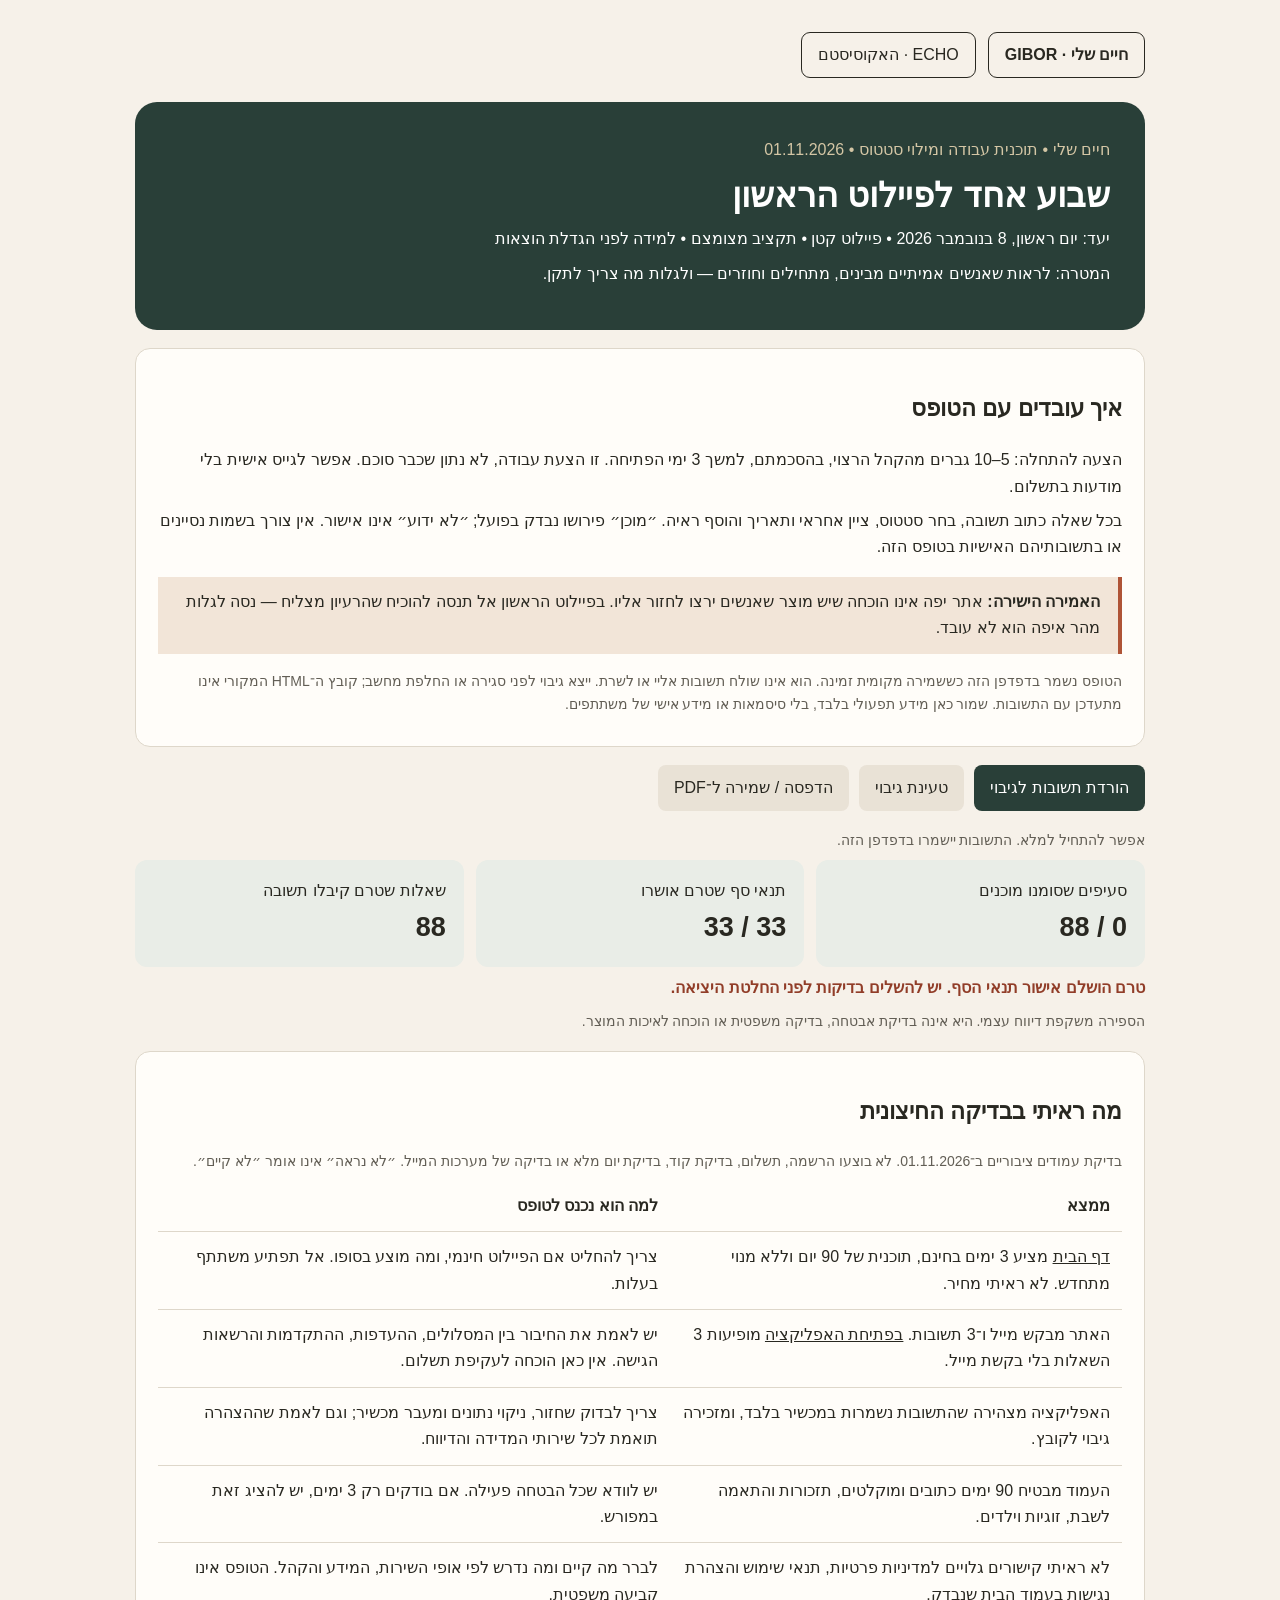
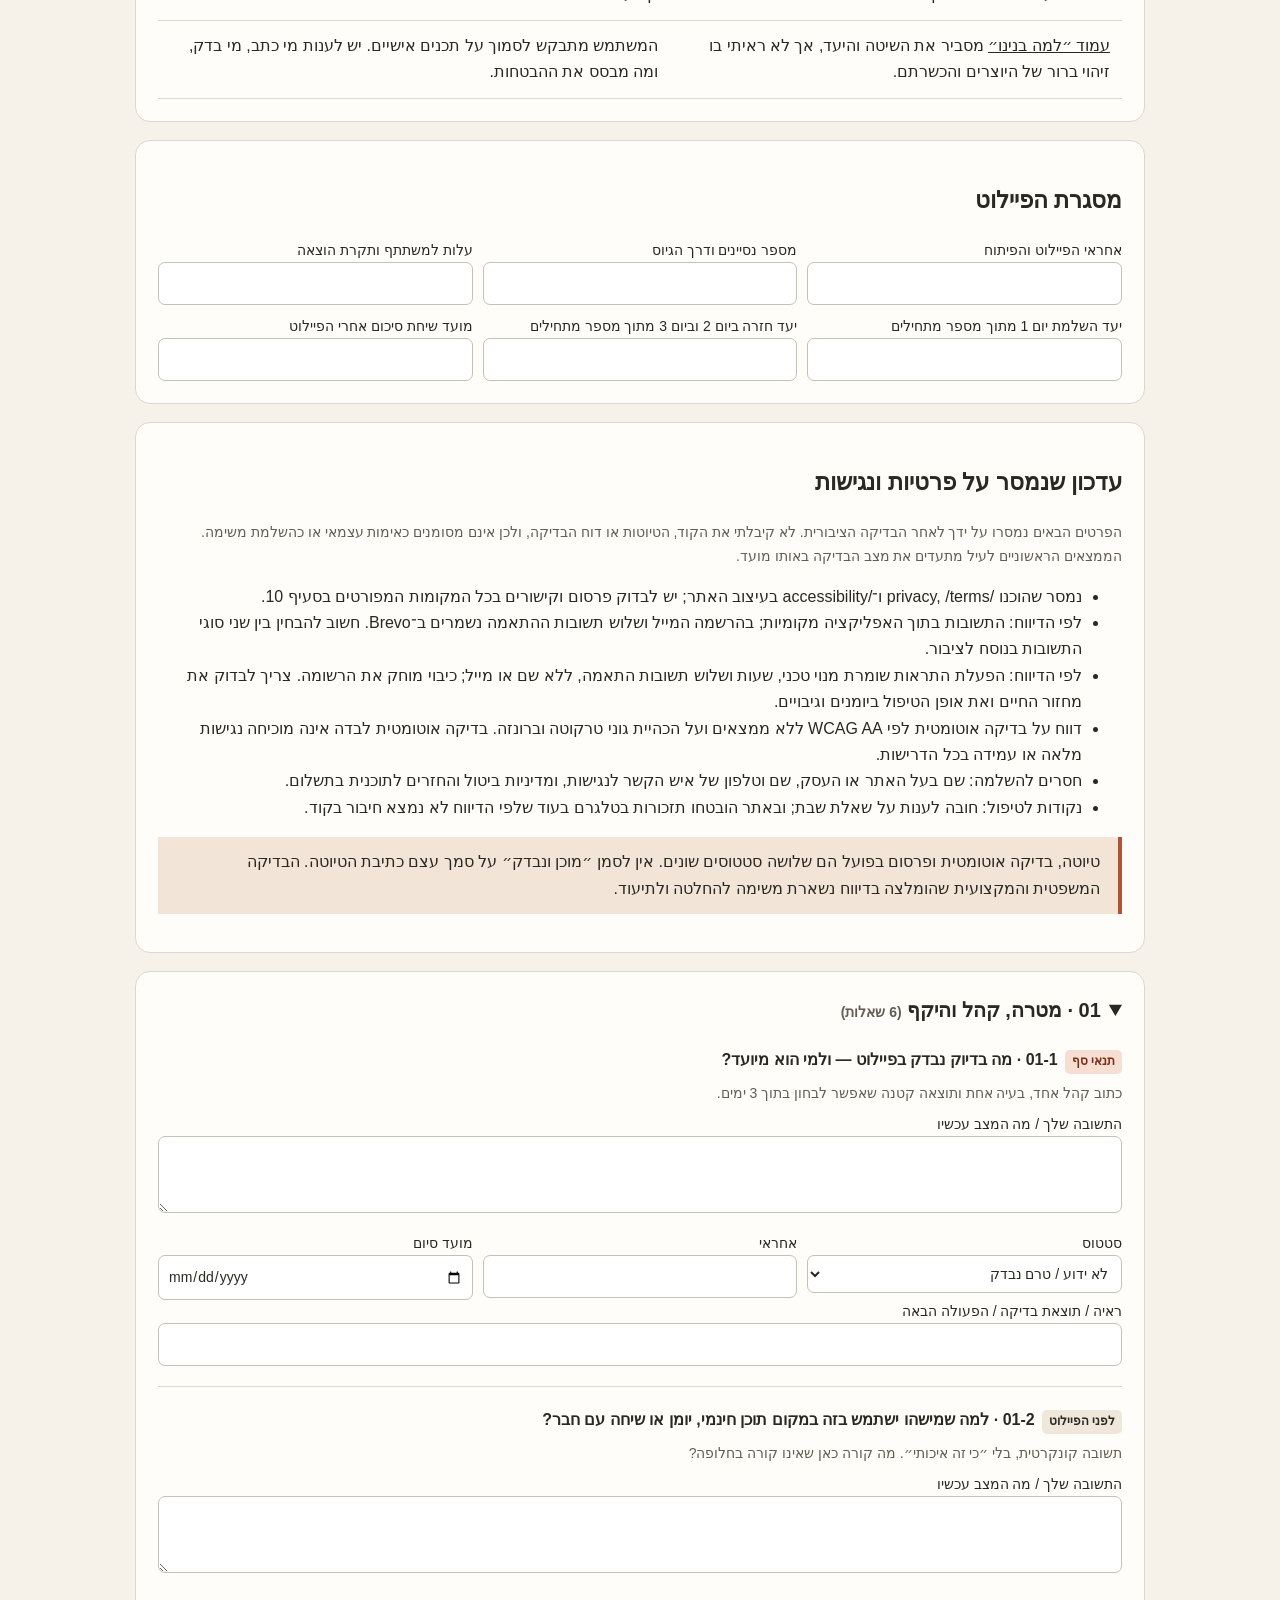
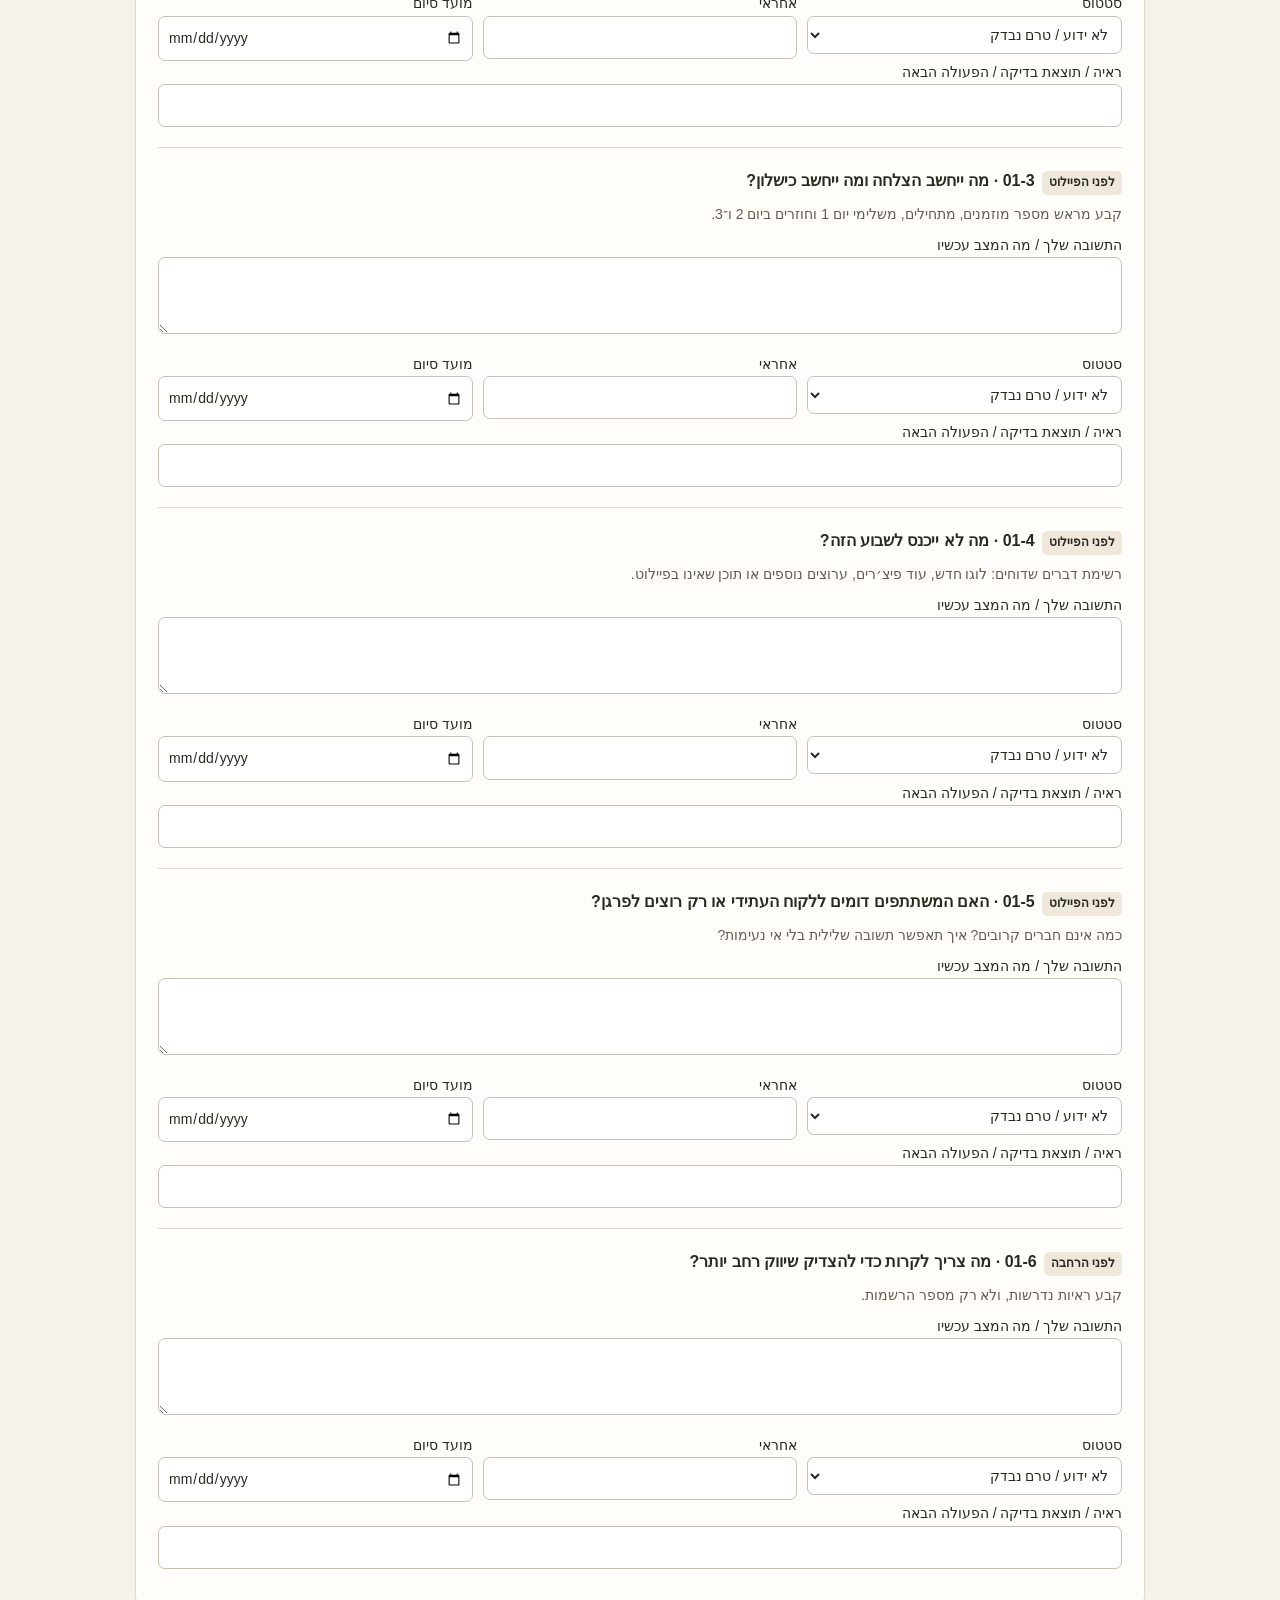
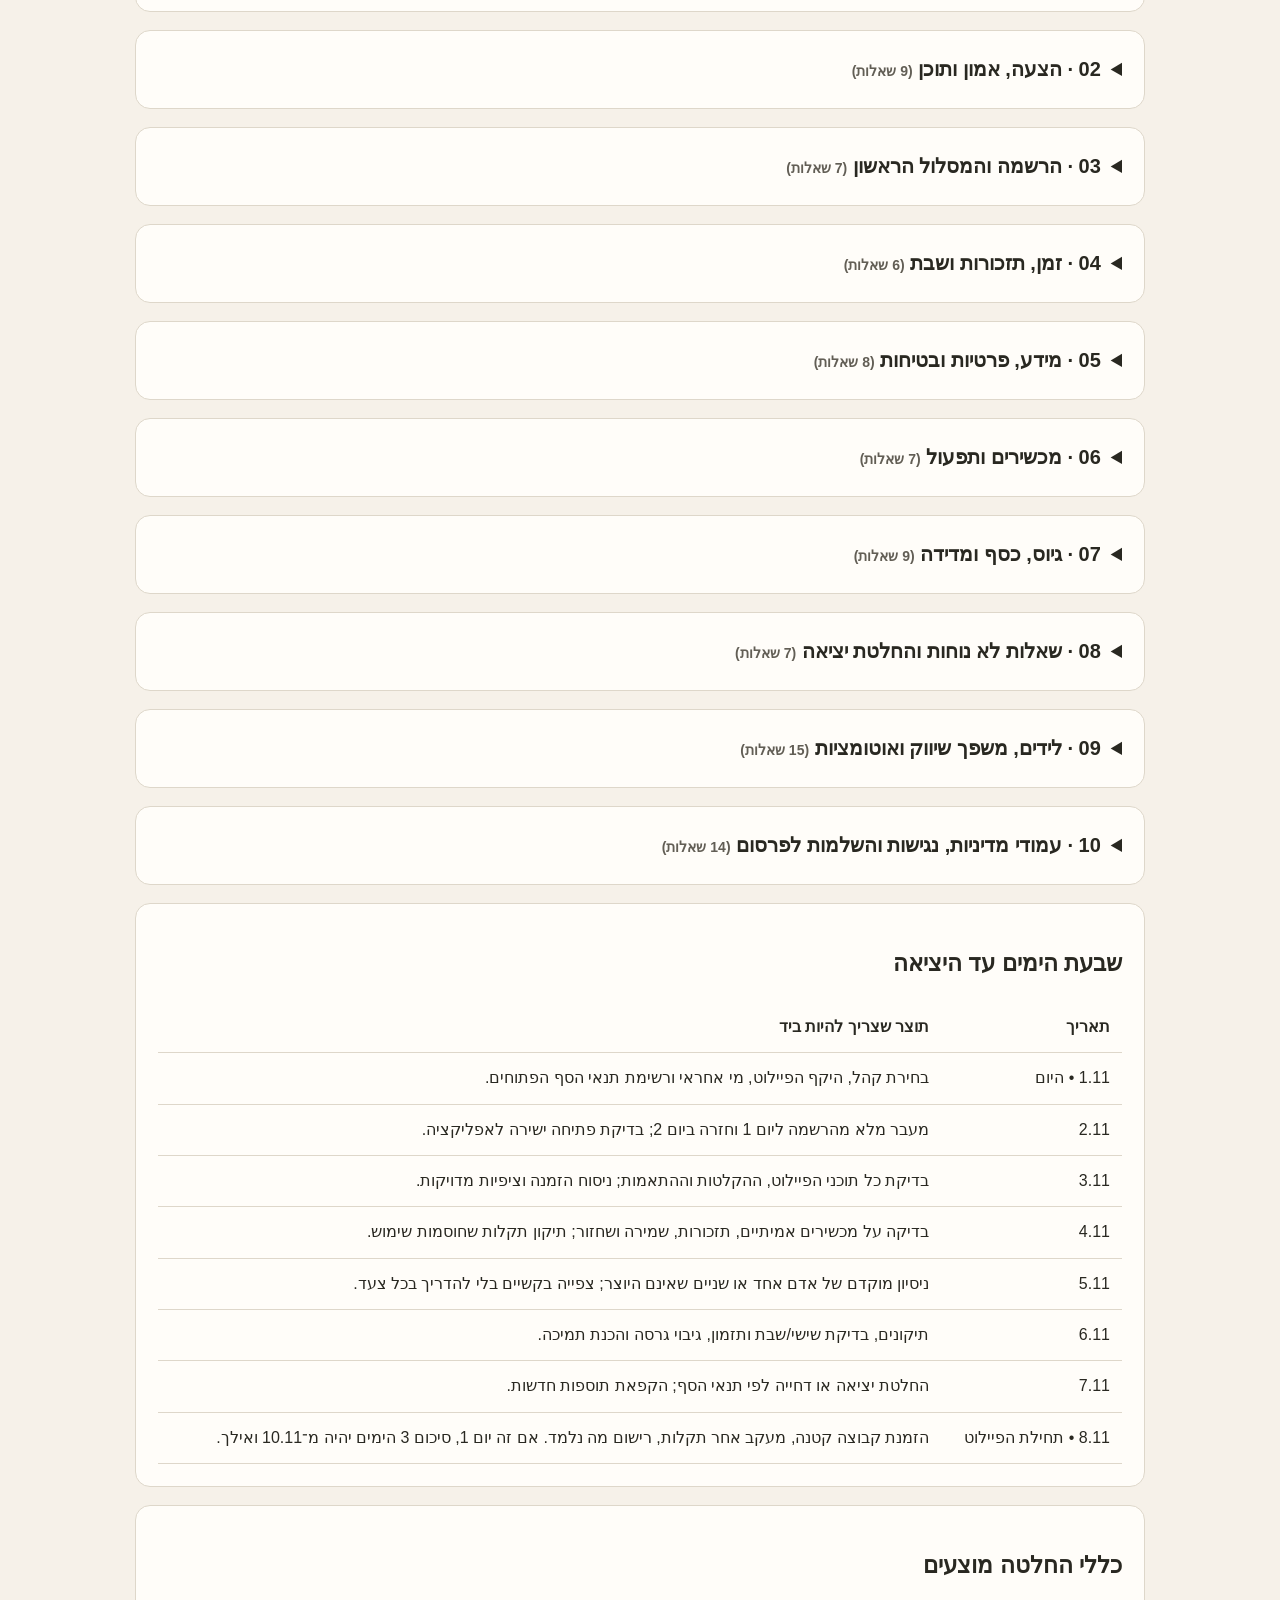
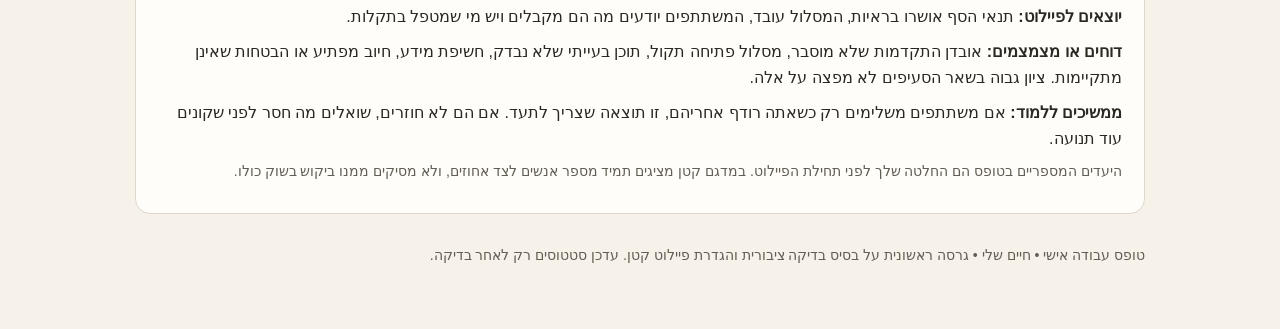
==== commit 6ba202b6: "Keep only Haim Sheli pilot in GIBOR and link separate ECHO project" ====
--- a/gibor/index.html
+++ b/gibor/index.html
@@ -1,74 +1,131 @@
 <!doctype html>
-<html lang="he" dir="rtl">
-<head>
-<meta charset="utf-8"><meta name="viewport" content="width=device-width, initial-scale=1">
-<meta name="robots" content="noindex">
-<title>GIBOR | מפת הקמה ומעקב לאקוסיסטם</title>
+<html lang="he" dir="rtl"><head><meta name="robots" content="noindex"><meta charset="utf-8"><meta name="viewport" content="width=device-width,initial-scale=1"><title>GIBOR | חיים שלי — מוכנות לפיילוט</title>
 <style>
-:root{--bg:#f5f7f3;--panel:#ffffff;--line:#d5dfd4;--text:#1e3028;--muted:#52645b;--accent:#32633b}*{box-sizing:border-box}body{margin:0;background:var(--bg);color:var(--text);font:16px/1.65 Arial,sans-serif}main{max-width:1260px;margin:auto;padding:32px 24px 70px}header{padding:35px 0 30px;border-bottom:1px solid var(--line)}.top,.section-head,.toolbar{display:flex;gap:16px;justify-content:space-between;align-items:center;flex-wrap:wrap}.brand{font-size:14px;letter-spacing:4px;color:var(--accent)}h1{font-size:clamp(32px,5vw,64px);line-height:1.15;max-width:850px;margin:22px 0}h2{font-size:27px;margin:0}h3{font-size:21px;margin:0 0 12px}p{margin:8px 0;color:var(--muted)}.lead{font-size:19px;max-width:860px}.tag,.badge{display:inline-block;padding:4px 12px;border:1px solid var(--line);border-radius:30px;font-size:13px;color:var(--muted)}.tag{color:var(--accent);border-color:#a3bba1}.notice{border-right:3px solid var(--accent);background:#eaf2e5;padding:16px 20px;margin:24px 0}.stats{display:grid;grid-template-columns:repeat(4,1fr);gap:14px;margin:24px 0}.stat,.domain,.course,.stage{background:var(--panel);border:1px solid var(--line);border-radius:16px;padding:24px}.stat strong{font-size:34px;display:block;color:var(--accent)}section{margin-top:48px}.domains{display:grid;grid-template-columns:repeat(3,1fr);gap:16px;margin-top:22px}.domain .num{color:var(--accent);font-size:13px;margin-bottom:16px}.domain p{font-size:14px}.flow{margin-top:16px;padding-top:14px;border-top:1px solid var(--line)}.course{margin-top:20px;border-color:#9cb594;display:grid;grid-template-columns:2fr 1fr;gap:30px}.price{font-size:44px;color:var(--accent);font-weight:bold}.muted{color:var(--muted)}ul{padding-right:21px;margin:12px 0}.toolbar{background:var(--panel);padding:18px;border:1px solid var(--line);border-radius:12px;margin-top:22px}.toolbar label{display:flex;align-items:center;gap:8px}button,select,input,textarea{font:inherit;color:var(--text);background:#ffffff;border:1px solid #93a58f;border-radius:8px;padding:9px 12px}button{cursor:pointer}button:hover{border-color:var(--accent)}button:focus-visible,a:focus-visible,input:focus-visible,select:focus-visible,textarea:focus-visible{outline:3px solid var(--accent);outline-offset:3px}input[type=checkbox]{width:19px;height:19px;accent-color:var(--accent)}textarea{width:100%;resize:vertical;min-height:72px}input[type=date]{color-scheme:light}.stages{display:grid;gap:18px;margin-top:22px}.stage-head{display:flex;justify-content:space-between;gap:16px;flex-wrap:wrap}.stage-title{display:flex;gap:14px;align-items:baseline}.stage-num{font-size:28px;color:var(--accent)}.stage-controls{display:flex;gap:12px;flex-wrap:wrap;align-items:center}.stage-controls label{font-size:13px;color:var(--muted)}.cols{display:grid;grid-template-columns:repeat(3,1fr);gap:20px;margin:20px 0}.cols>div{border-top:1px solid var(--line);padding-top:14px}.cols h4{margin:0 0 8px;font-size:15px;color:var(--accent)}.cols p{font-size:14px}.check{display:flex;gap:8px;align-items:center;margin-top:12px;font-size:14px}.gate{background:#eff4eb;border-radius:8px;padding:12px 16px;font-size:14px}.gate strong{color:var(--accent)}.notes{display:grid;grid-template-columns:1fr 1fr;gap:18px;margin-top:18px}.notes label{font-size:14px;display:block}.notes input{width:100%;margin-top:5px}.notes textarea{margin-top:5px}.progress{height:7px;background:#dfe8d9;border-radius:20px;overflow:hidden;margin:16px 0}.progress span{display:block;height:100%;background:var(--accent);transition:width .3s}a{color:var(--accent)}table{width:100%;border-collapse:collapse;margin-top:20px}th,td{text-align:right;border-bottom:1px solid var(--line);padding:15px;vertical-align:top}th{color:var(--accent)}.table-wrap{overflow:auto}.small{font-size:13px}.saved{color:var(--accent);min-height:26px}footer{border-top:1px solid var(--line);margin-top:45px;padding-top:22px}.active{color:var(--accent)}[hidden]{display:none!important}
-@media(max-width:850px){.domains{grid-template-columns:repeat(2,1fr)}.cols{grid-template-columns:1fr}.course{grid-template-columns:1fr}.stats{grid-template-columns:repeat(2,1fr)}}
-@media(max-width:520px){main{padding:18px 14px 45px}.domains,.notes{grid-template-columns:1fr}.stage,.domain,.course{padding:18px}.stage-controls{align-items:stretch;flex-direction:column;width:100%}.stage-controls select{width:100%}h2{font-size:24px}}
-@media(prefers-reduced-motion:reduce){*{transition:none!important}}
-@media print{body{background:white;color:black}.toolbar,footer button{display:none}.stat,.domain,.course,.stage{background:white;break-inside:avoid;color:black}.cols p,p,.muted{color:#333}main{max-width:none}.tag,.badge,.brand,.price,.stage-num,.cols h4,.gate strong,th,.stat strong{color:#254326}.gate,.notice{background:#f0f4ef}input,textarea,select{color:black;background:white}}
-</style>
-</head>
-<body><main>
-<header><div class="top"><span class="brand" dir="ltr">GIBOR / LIFE ECOSYSTEM</span><span class="tag">תכנון מערכת · מעקב הקמה</span></div>
-<h1>התפתחות אישית.<br>כל תחומי החיים, במערכת אחת.</h1>
-<p class="lead">מפת הקמה לאקוסיסטם לגברים ולנשים: למידה, תרגול, ליווי וקהילה — עם מעקב ברור אחר מה מוכן, מה חסר ומי בודק.</p>
-<div class="notice"><strong>מצב התחלתי: טרם אומת.</strong><p>זהו לוח תכנון ומעקב. הוא אינו מחובר לסליקה, למערכת קורסים או לחשבונות משתמשים. ״פעיל״ הוא סימון ידני שלך, ולא בדיקה טכנית אוטומטית. כל שלבי המערכת מתחילים כלא פעילים עד לאימות.</p></div>
-</header>
-<section id="haim-pilot" aria-labelledby="pilot-heading">
-<div class="section-head"><h2 id="pilot-heading">חיים שלי — מוכנות לפיילוט ולמערכת השיווק</h2><span class="badge">עודכן ב־01.11.2026 · 88 שאלות · 33 תנאי סף</span></div>
-<p class="lead">פיילוט קטן ב־8.11.2026, בתקציב מצומצם: בודקים התחלה, ערך וחזרה לפני שמגדילים הוצאות.</p>
-<div class="notice"><strong>מסלול עבודה נפרד בתוך מפת GIBOR</strong><p>הטופס כולל לידים ו־Brevo, מדידת מקורות והמרות, אוטומציות ו־n8n, אמינות משלוחים, פרטיות, תנאים ונגישות. פרטי בדיקות הקוד והנגישות שנמסרו מתועדים כמידע שדווח וטרם אומת כאן.</p><p>מספר הנסיינים המוצע: 5–10. זו המלצת עבודה, לא נתון שאושר. מחיר קורס GIBOR שמופיע בהמשך אינו מחיר שנקבע לפיילוט חיים שלי.</p></div>
-<p><a href="./pilot-status.html" target="_blank" rel="noopener">פתיחת טופס הפיילוט המלא בחלון נפרד</a> · <a href="#stages">מעבר למעקב ההקמה המקורי</a></p>
-<p class="small">תשובות הטופס נשמרות בדפדפן בלבד ובנפרד ממעקב GIBOR. ניתן לייצא ולייבא גיבוי מתוך הטופס. אין להזין פרטים אישיים של משתתפים.</p>
-<iframe src="./pilot-status.html" title="טופס סטטוס חיים שלי: 88 שאלות לפיילוט, לידים ופרטיות" loading="lazy" style="display:block;width:100%;height:1100px;border:1px solid var(--line);border-radius:16px;margin-top:20px;background:var(--bg)"></iframe>
-</section>
-
-<div class="stats" aria-label="סיכום התקדמות"><div class="stat"><strong>5</strong>תחומי התפתחות</div><div class="stat"><strong id="activeCount">0 / 12</strong>שלבים שסומנו פעילים</div><div class="stat"><strong id="myCount">0 / 12</strong>בדיקות שלך הושלמו</div><div class="stat"><strong id="otherCount">0 / 12</strong>בדיקות חיצוניות הושלמו</div></div>
-<p id="summary"></p><div class="progress" role="progressbar" aria-label="שלבים שעברו שתי בדיקות" aria-valuemin="0" aria-valuemax="12" aria-valuenow="0" id="progress"><span id="progressFill" style="width:0%"></span></div>
-<section><div class="section-head"><h2>מפת האקוסיסטם</h2><span class="badge">מסלולים מוצעים · טרם הופעלו</span></div>
-<p>מסע משותף: היכרות ומיפוי → בחירת יעד → למידה → תרגול → ליווי → סקירת התקדמות → מסלול המשך.</p>
-<div class="domains" id="domains"></div>
-</section>
-<section><h2>קורס הדגל לגברים</h2><div class="course"><div><span class="tag">קורס רציני ומעמיק · בתכנון</span><h3 style="margin-top:18px">לבנות כיוון. לקחת אחריות. לתרגל שינוי.</h3><p>תוכנית מוצעת לגבר שמבקש תהליך עומק: זהות וערכים, אחריות אישית, היכרות עם רגשות, תקשורת וזוגיות, הורות, קריירה והרגלים.</p><ul><li>שיעורים מעמיקים לצד דפי עבודה ויומן תרגול.</li><li>תוכנית יישום אישית ומעקב אחר התחייבויות.</li><li>היקף הליווי, המפגשים והקהילה ייקבע לפני ההשקה.</li></ul><p class="small">מסלולי האקוסיסטם הכללי מיועדים לגברים ולנשים. קורס הדגל הזה מיועד לגברים.</p></div><div><div class="price">1,440 ₪</div><p>מחיר הקורס לפי האפיון שלך.</p><p class="small">להשלמה: משך הקורס, מספר שיעורים, תקופת גישה, מה כלול במחיר, תנאי תשלום וביטול. אין אפשרות רכישה בעמוד זה.</p></div></div></section>
-<section><h2>שלבי הקמה ובדיקות</h2><p>בכל שלב: מה להשלים, מה אתה בודק, מה אחרים בודקים ומה נדרש לפני הפעלה. סמן ״פעיל״ רק לאחר שתי הבדיקות.</p>
-<div class="toolbar"><label>הצגת שלבים <select id="filter"><option value="all">כל השלבים</option><option value="inactive">לא פעילים</option><option value="active">פעילים</option><option value="mine">ממתינים לבדיקה שלי</option><option value="others">ממתינים לבדיקה חיצונית</option><option value="manual">כוללים עבודה ידנית</option><option value="automatic">כוללים אוטומציה</option></select></label><div><button id="export" type="button">ייצוא מעקב</button> <button id="import" type="button">ייבוא מעקב</button><input id="file" type="file" accept=".json,application/json" hidden></div></div>
-<p class="small">הסימונים נשמרים בדפדפן ובמכשיר הזה בלבד, ואינם משותפים לאחרים. לייצוא גיבוי או להעברה בין מכשירים השתמש בקובץ מעקב. אין להזין כאן פרטים אישיים של משתתפים.</p><p class="saved" id="saveStatus" role="status" aria-live="polite"></p>
-<div id="stages" class="stages"></div><p id="empty" hidden>אין שלבים התואמים למסנן.</p>
-</section>
-<section><h2>מה ידני ומה אוטומטי?</h2><p>החלוקה להלן היא יעד תכנוני; האוטומציות עדיין לא חוברו.</p><div class="table-wrap"><table><thead><tr><th>רכיב</th><th>ידני / אנושי</th><th>אוטומטי לאחר חיבור</th></tr></thead><tbody>
-<tr><td>תוכן ומסלולים</td><td>כתיבה, צילום, אישור מקצועי ועדכון תכנים</td><td>הצגת מסלול ושיעורים לפי הרשאות</td></tr>
-<tr><td>הרשמה ותשלום</td><td>הגדרת ההצעה, טיפול בחריגים ובבקשות ביטול</td><td>יצירת חשבון, אימות תשלום, מסמך מס ופתיחת גישה</td></tr>
-<tr><td>תרגול ומעקב</td><td>ביצוע התרגיל, שיקוף אישי ומשוב של מנחה</td><td>שמירת התקדמות ותזכורות לפי הסכמה</td></tr>
-<tr><td>קהילה וליווי</td><td>הנחיה, שיחות, מפגשים ומענה אישי</td><td>תיאום ותזכורות למפגשים, אם יוגדר חיבור</td></tr>
-<tr><td>בדיקות ואיכות</td><td>בדיקה שלך, סקירה מקצועית ופיילוט חיצוני</td><td>בדיקות טכניות חוזרות וניטור, לאחר הקמתם</td></tr>
-<tr><td>לוח המעקב הזה</td><td>בחירת סטטוס, אישור בדיקות והזנת הערות</td><td>ספירת התקדמות ושמירה מקומית בדפדפן</td></tr>
-</tbody></table></div></section>
-<section><h2>תנאי מוכנות להשקה</h2><div class="notice"><p>כל מסלול שמשיקים צריך תוכן מאושר, מסע הרשמה תקין, הרשאות גישה, מנגנון תמיכה ושתי בדיקות מתועדות. קורס בתשלום דורש גם בדיקת תשלום ופתיחת גישה מקצה לקצה. אפשר להשיק בהדרגה ולהשאיר מסלולים אחרים לא פעילים.</p></div><p class="small">במסלול ירידה במשקל יש להשלים סקירת דיאטן/ית מוסמכ/ת. התוכן והליווי המקצועי בכל תחום צריכים להיות מוגדרים לפני ההפעלה.</p></section>
-<footer><p>GIBOR · מסמך עבודה חי · <a href="/">לעמוד הבית</a></p><p class="small">העמוד נגיש למי שמחזיק בקישור; הוא אינו אזור ניהול מוגן. סטטוסי ההקמה אינם מעידים על שירות פעיל.</p></footer>
-</main>
-<script>
-const domains=[["זוגיות","תקשורת, גבולות, קונפליקטים וקרבה","שאלון פתיחה → מסלול אישי → תרגול שבועי → שיחת סיכום","מנחה זוגיות לבדיקת תכנים ותרחישים"],["ילדים והורות","נוכחות הורית, שגרה, סמכות וקשר","מיפוי אתגר הורי → כלי מעשי → תיעוד יישום → משוב","מנחה הורות ומשתמשי פיילוט"],["קריירה","כיוון מקצועי, מיומנויות והתקדמות","מיפוי מצב → יעד ל־90 יום → משימות → סקירת התקדמות","יועץ קריירה ומשתמשי פיילוט"],["ירידה במשקל","הרגלי אכילה, תנועה והתמדה","הגדרת הרגלים → מעקב שבועי → התאמות → שימור","דיאטן/ית מוסמכ/ת לבדיקת התוכן וההתאמה"],["התפתחות אישית","זהות, אחריות, רגש, ערכים ומשמעות","אבחון עצמי → למידה מעמיקה → יומן תרגול → ליווי וקהילה","מנחה מקצועי ומשתתפים מקהל היעד"]];
-const phases=[["01","חזון, קהל והצעת ערך","תשתית","ידני","להגדיר קהל גברים ונשים, תוצאה רצויה וגבולות השירות; להפריד בין האקוסיסטם הכללי לקורס לגברים.","אשר למי כל מסלול מיועד, מה הלקוח מקבל ומה אינו כלול.","ראיונות עם 3–5 נשים ו־3–5 גברים; לוודא שההצעה מובנת.","מסמך אפיון מאושר ורשימת מסלולים."],["02","תוכנית תוכן ומסלולים","תוכן","ידני","לפרט מטרות, שיעורים, תרגילים ומדדי התקדמות בכל אחד מחמשת התחומים.","בדוק עומק, שפה, סדר לימוד והיקף התוכן לנשים ולגברים.","בעלי מקצוע סוקרים כל תחום; משתמשים בודקים בהירות וישימות.","סילבוס ותוכן לדוגמה מאושרים לכל תחום."],["03","קורס הדגל לגבר רציני","קורס לגברים","משולב","לפתח קורס מעמיק במחיר 1,440 ₪: צילום, דפי עבודה, יומן אישי ומבנה ליווי. לקבוע משך וזמינות גישה.","אשר סילבוס, שיעור לדוגמה, מה כלול במחיר ותנאי הצטרפות.","מנחה בודק עומק והתאמה; 3–5 גברים משלימים יחידת ניסיון.","תוכן הקורס, היקף הליווי ותנאי הגישה מוגדרים."],["04","אתר, מסלולים ודפי הרשמה","מוצר","משולב","לבנות דף אקוסיסטם, עמודי תחומים, עמוד קורס ומסע הרשמה ברור.","עבור על כל הטקסטים, הכפתורים, המחיר והנראות במחשב ובטלפון.","בודק חיצוני בודק עברית, RTL, נגישות וניווט במכשירים שונים.","אפשר להגיע מכל תחום להרשמה ללא קישור שבור."],["05","הרשמה, הסכמות ואזור אישי","תשתית","אוטומטי","לחבר חשבון משתמש, כניסה, שחזור סיסמה, הסכמות ושאלון פתיחה.","בדוק הרשמה חדשה, כניסה חוזרת, תיקון פרטים ושחזור חשבון.","בודק טכני בודק הרשאות והפרדה בין חשבונות; סקירת פרטיות.","כל משתמש רואה רק את התוכן והמידע שמותרים לו."],["06","תשלום ופתיחת גישה","מסחר","אוטומטי","לחבר סליקה עבור קורס ב־1,440 ₪, אישור עסקה, מסמך מס מתאים והרשאת גישה.","בצע תרחישי ניסיון: הצלחה, כישלון, ביטול ותשלום כפול; בדוק מחיר סופי.","איש טכני בודק אימות הודעות סליקה; רו״ח/ספק בודק מסמכים.","תשלום מאומת פותח גישה פעם אחת; כשל אינו פותח גישה."],["07","למידה ותרגול","מוצר","משולב","להקים נגן שיעורים, דפי עבודה, שמירת התקדמות ותרגול שבועי; המשוב המקצועי ידני.","השלם יחידה כמשתמש ובדוק שההתקדמות נשמרת לאחר כניסה מחדש.","משתתפי פיילוט בודקים סרטונים, הורדות וחזרה לנקודת העצירה.","אפשר להשלים יחידה ברצף במחשב ובטלפון."],["08","קהילה וליווי אנושי","קהילה","ידני","להגדיר קבוצות, כללי שיח, מנחים, מפגשים ותהליך טיפול בפניות.","אשר מי מנהל, זמני מענה, לוח מפגשים וגבולות הליווי.","מנחים בודקים תרחישי שיח; משתתפים בודקים הצטרפות ומפגש ניסיון.","יש בעל תפקיד ותהליך מענה ברור לכל קבוצה."],["09","תזכורות וקשר מתמשך","תפעול","משולב","לחבר הודעת פתיחה, תזכורות תרגול וסיכום שבועי בהסכמה; פניות אישיות מטופלות ידנית.","בדוק תוכן, תדירות, קישורים והפסקת הודעות.","בודק חיצוני בודק שאין כפילויות ושהסרה עובדת בכל ערוץ.","ההודעה מגיעה לקהל הנכון ורק בהתאם לבחירותיו."],["10","מדידה, תמיכה וניהול","תפעול","משולב","להגדיר מדדי הרשמה, השלמה, התמדה ושביעות רצון; להקים תור פניות ותהליך גיבוי.","אשר אילו מדדים מועילים, מי מטפל בפנייה ואיך משחזרים מידע.","בודק טכני מבצע שחזור ניסיון ובודק נתוני דוח מול תרחישים.","דוח אמין, מענה מתועד וגיבוי שנבדק בשחזור."],["11","פיילוט מקצה לקצה","בדיקות","ידני","להריץ פיילוט קטן לגברים ולנשים; לבדוק בנפרד את הקורס לגברים.","בצע מסע מלא: מסלול → הרשמה → תשלום ניסיון → שיעור → תרגול → תמיכה.","בודק שלא השתתף בבנייה ומשתמשי יעד מתעדים תקלות ומשוב.","אין תקלות חוסמות וכל ממצא מקבל אחראי ומועד טיפול."],["12","השקה ושיפור מתמשך","השקה","משולב","להפעיל רק רכיבים שעברו בדיקה; לבצע פתיחה מדורגת וסקירה שבועית.","אשר מוכנות, תוכן, מחיר, תמיכה ודוח פיילוט לפני הפעלה.","בודק חיצוני מאמת תיקונים; משתמשים חוזרים בודקים שיפור.","כל רכיב שהופעל עבר בדיקה שלך ובדיקה חיצונית."]];
-const KEY="gibor-roadmap-v1";
-const statuses=["טרם אומת","לא התחיל","בתהליך","מוכן לבדיקה","בתיקון","מוכן להפעלה","פעיל"];
-let state={};let storageOK=true;
-const esc=s=>String(s).replace(/[&<>"']/g,c=>({"&":"&amp;","<":"&lt;",">":"&gt;",'"':"&quot;","'":"&#39;"}[c]));
-function normalize(raw){const out={};for(const p of phases){const v=raw&&raw[p[0]]||{};out[p[0]]={status:statuses.includes(v.status)?v.status:statuses[0],mine:v.mine===true,others:v.others===true,owner:typeof v.owner==="string"?v.owner.slice(0,200):"",date:typeof v.date==="string"&&/^\d{4}-\d{2}-\d{2}$/.test(v.date)?v.date:"",notes:typeof v.notes==="string"?v.notes.slice(0,5000):""};if(out[p[0]].status==="פעיל"&&(!out[p[0]].mine||!out[p[0]].others))out[p[0]].status="מוכן לבדיקה";}return out;}
-try{state=normalize(JSON.parse(localStorage.getItem(KEY)||"{}"));}catch(e){state=normalize({});storageOK=false;document.getElementById("saveStatus").textContent="השמירה המקומית אינה זמינה או שקובץ השמירה אינו תקין. אפשר לייצא גיבוי.";}
-document.getElementById("domains").innerHTML=domains.map((d,i)=>'<article class="domain"><div class="num">0'+(i+1)+' / מסלול מוצע</div><h3>'+esc(d[0])+'</h3><p>'+esc(d[1])+'</p><p class="flow">'+esc(d[2])+'</p><p class="small">בדיקה חיצונית: '+esc(d[3])+'</p></article>').join("");
-function render(){
-document.getElementById("stages").innerHTML=phases.map(p=>{const v=state[p[0]];return '<article class="stage" data-id="'+p[0]+'"><div class="stage-head"><div class="stage-title"><span class="stage-num">'+p[0]+'</span><div><h3>'+esc(p[1])+'</h3><span class="badge">'+esc(p[2])+'</span> <span class="badge">'+esc(p[3])+' · יעד תכנוני</span></div></div><div class="stage-controls"><label>מצב עבודה <select data-field="status" aria-label="מצב עבודה: '+esc(p[1])+'">'+statuses.map(s=>'<option'+(s===v.status?' selected':'')+'>'+s+'</option>').join("")+'</select></label><span class="'+(v.status==="פעיל"?"active":"muted")+'" data-activity>'+(v.status==="פעיל"?"● פעיל":"○ לא פעיל")+'</span></div></div><div class="cols"><div><h4>מה להשלים</h4><p>'+esc(p[4])+'</p></div><div><h4>לבדיקה שלך</h4><p>'+esc(p[5])+'</p><label class="check"><input type="checkbox" data-field="mine"'+(v.mine?' checked':'')+'>הבדיקה שלי הושלמה</label></div><div><h4>לבדיקה של אחרים</h4><p>'+esc(p[6])+'</p><label class="check"><input type="checkbox" data-field="others"'+(v.others?' checked':'')+'>הבדיקה החיצונית הושלמה</label></div></div><div class="gate"><strong>תנאי להפעלה: </strong>'+esc(p[7])+'</div><div class="notes"><div><label>אחראי/ת להשלמה<input data-field="owner" maxlength="200" value="'+esc(v.owner)+'" placeholder="טרם הוגדר"></label><label style="margin-top:12px">תאריך יעד<input type="date" data-field="date" value="'+esc(v.date)+'"></label></div><label>הערות וממצאים לבדיקה<textarea data-field="notes" maxlength="5000" placeholder="מה חסר, מה נמצא ומי מטפל?">'+esc(v.notes)+'</textarea></label></div></article>';}).join("");update();}
-function update(){let active=0,mine=0,others=0,both=0,visible=0;const f=document.getElementById("filter").value;for(const p of phases){const v=state[p[0]];active+=v.status==="פעיל";mine+=v.mine;others+=v.others;both+=v.mine&&v.others;const el=document.querySelector('[data-id="'+p[0]+'"]');const show=f==="all"||(f==="active"&&v.status==="פעיל")||(f==="inactive"&&v.status!=="פעיל")||(f==="mine"&&!v.mine)||(f==="others"&&!v.others)||(f==="manual"&&p[3]!=="אוטומטי")||(f==="automatic"&&p[3]!=="ידני");el.hidden=!show;if(show)visible++;const a=el.querySelector("[data-activity]");a.textContent=v.status==="פעיל"?"● פעיל":"○ לא פעיל";a.className=v.status==="פעיל"?"active":"muted";}
-document.getElementById("activeCount").textContent=active+" / 12";document.getElementById("myCount").textContent=mine+" / 12";document.getElementById("otherCount").textContent=others+" / 12";document.getElementById("summary").textContent=both+" מתוך 12 שלבים עברו את שתי הבדיקות שסומנו בלוח.";document.getElementById("progressFill").style.width=(both/12*100)+"%";document.getElementById("progress").setAttribute("aria-valuenow",both);document.getElementById("empty").hidden=visible!==0;}
-function save(){try{localStorage.setItem(KEY,JSON.stringify(state));storageOK=true;document.getElementById("saveStatus").textContent="נשמר בדפדפן הזה · "+new Date().toLocaleTimeString("he-IL");}catch(e){storageOK=false;document.getElementById("saveStatus").textContent="לא ניתן לשמור בדפדפן. ייצא קובץ כדי לשמור את העדכונים.";}}
-document.getElementById("stages").addEventListener("input",e=>{const field=e.target.dataset.field;if(!field)return;const id=e.target.closest("[data-id]").dataset.id;const v=state[id];if(field==="status"&&e.target.value==="פעיל"&&(!v.mine||!v.others)){e.target.value=v.status;document.getElementById("saveStatus").textContent="כדי לסמן שלב כפעיל, השלם תחילה את הבדיקה שלך ואת הבדיקה החיצונית.";return;}v[field]=e.target.type==="checkbox"?e.target.checked:e.target.value;if(v.status==="פעיל"&&(!v.mine||!v.others)){v.status="מוכן לבדיקה";e.target.closest("[data-id]").querySelector('select[data-field="status"]').value=v.status;}save();update();});
-document.getElementById("filter").addEventListener("change",update);
-document.getElementById("export").addEventListener("click",()=>{const blob=new Blob([JSON.stringify({version:1,exportedAt:new Date().toISOString(),stages:state},null,2)],{type:"application/json"});const url=URL.createObjectURL(blob);const a=document.createElement("a");a.href=url;a.download="gibor-tracking-"+new Date().toISOString().slice(0,10)+".json";a.click();setTimeout(()=>URL.revokeObjectURL(url),1000);});
-document.getElementById("import").addEventListener("click",()=>document.getElementById("file").click());
-document.getElementById("file").addEventListener("change",async e=>{const file=e.target.files[0];if(!file)return;try{if(file.size>500000)throw Error();const raw=JSON.parse(await file.text());if(raw.version!==1||!raw.stages||typeof raw.stages!=="object"||!phases.every(p=>Object.prototype.hasOwnProperty.call(raw.stages,p[0])))throw Error();if(!confirm("ייבוא יחליף את המעקב הנוכחי בדפדפן הזה. להמשיך?"))return;state=normalize(raw.stages);render();save();}catch(err){document.getElementById("saveStatus").textContent="לא ניתן לייבא: בחר קובץ מעקב תקין שיוצא מהלוח.";}finally{e.target.value="";}});
-render();
+:root{font-family:Arial,sans-serif;color:#292821;background:#f6f1e9;line-height:1.65}*{box-sizing:border-box}body{margin:0}main{max-width:1050px;margin:auto;padding:32px 20px}header{background:#293f38;color:#fff;border-radius:22px;padding:35px}h1{font-size:34px;line-height:1.25;margin:10px 0}h2{font-size:23px}h3{margin:0}.eyebrow{color:#d4c6a5}a{color:inherit}p{margin:8px 0}.intro,.panel,details{background:#fffdf9;padding:22px;border:1px solid #ded7ca;border-radius:15px;margin-top:18px}.note{border-right:4px solid #af5437;padding:12px 18px;background:#f2e5d8;margin:16px 0}.grid{display:grid;grid-template-columns:repeat(3,1fr);gap:12px}.metric{padding:18px;background:#e9ede7;border-radius:12px}.metric strong{display:block;font-size:27px}.toolbar{display:flex;flex-wrap:wrap;gap:10px;margin:18px 0}button,select,input,textarea{font:inherit}button{background:#293f38;color:white;border:0;border-radius:8px;padding:10px 16px;cursor:pointer}button.secondary{background:#e9e2d6;color:#292821}label{display:block;font-size:14px}input,textarea,select{width:100%;padding:9px;border:1px solid #c6c0b6;border-radius:7px;background:#fff;color:#292821}textarea{min-height:77px;resize:vertical}.fields{display:grid;grid-template-columns:1fr 1fr 1fr;gap:10px;margin-top:12px}.q{padding:20px 0;border-bottom:1px solid #ded7ca}.q:last-child{border:0}.tag{display:inline-block;font-size:12px;border-radius:5px;padding:2px 7px;background:#efe7da;margin-left:7px}.gate{background:#f6ded3;color:#7a2f1b}summary{font-size:20px;font-weight:bold;cursor:pointer}.small{font-size:14px;color:#625e55}.qtitle{font-weight:bold}.decision{font-weight:bold;color:#913d28}table{width:100%;border-collapse:collapse}td,th{padding:12px;text-align:right;border-bottom:1px solid #ded7ca;vertical-align:top}footer{margin:30px 0}.hidden{display:none}@media(max-width:650px){.fields,.grid{grid-template-columns:1fr}header{padding:23px}h1{font-size:28px}main{padding:16px 12px}td,th{padding:7px}}@media print{body{background:white}main{max-width:none;padding:0}header{background:#fff;color:#222;border:2px solid #293f38}.toolbar,.no-print{display:none}details{break-inside:auto}.q{break-inside:avoid}textarea{height:85px}summary{list-style:none}.grid{grid-template-columns:repeat(3,1fr)}.eyebrow{color:#555}}
+</style></head><body><main id="haim-pilot"><nav aria-label="בחירת מיזם" style="display:flex;gap:12px;flex-wrap:wrap;margin-bottom:24px"><a href="/gibor/" aria-current="page" style="padding:9px 16px;border:1px solid currentColor;border-radius:9px;text-decoration:none;font-weight:bold;">חיים שלי · GIBOR</a><a href="/echo/"  style="padding:9px 16px;border:1px solid currentColor;border-radius:9px;text-decoration:none;">ECHO · האקוסיסטם</a></nav>
+<header><div class="eyebrow">חיים שלי • תוכנית עבודה ומילוי סטטוס • 01.11.2026</div><h1>שבוע אחד לפיילוט הראשון</h1><p>יעד: יום ראשון, 8 בנובמבר 2026 • פיילוט קטן • תקציב מצומצם • למידה לפני הגדלת הוצאות</p><p>המטרה: לראות שאנשים אמיתיים מבינים, מתחילים וחוזרים — ולגלות מה צריך לתקן.</p></header>
+<section class="intro"><h2>איך עובדים עם הטופס</h2><p>הצעה להתחלה: 5–10 גברים מהקהל הרצוי, בהסכמתם, למשך 3 ימי הפתיחה. זו הצעת עבודה, לא נתון שכבר סוכם. אפשר לגייס אישית בלי מודעות בתשלום.</p><p>בכל שאלה כתוב תשובה, בחר סטטוס, ציין אחראי ותאריך והוסף ראיה. ״מוכן״ פירושו נבדק בפועל; ״לא ידוע״ אינו אישור. אין צורך בשמות נסיינים או בתשובותיהם האישיות בטופס הזה.</p><div class="note"><b>האמירה הישירה:</b> אתר יפה אינו הוכחה שיש מוצר שאנשים ירצו לחזור אליו. בפיילוט הראשון אל תנסה להוכיח שהרעיון מצליח — נסה לגלות מהר איפה הוא לא עובד.</div><p class="small">הטופס נשמר בדפדפן הזה כששמירה מקומית זמינה. הוא אינו שולח תשובות אליי או לשרת. ייצא גיבוי לפני סגירה או החלפת מחשב; קובץ ה־HTML המקורי אינו מתעדכן עם התשובות. שמור כאן מידע תפעולי בלבד, בלי סיסמאות או מידע אישי של משתתפים.</p></section>
+<div class="toolbar"><button id="export">הורדת תשובות לגיבוי</button><button class="secondary" id="import">טעינת גיבוי</button><button class="secondary" id="print">הדפסה / שמירה ל־PDF</button><input id="file" type="file" accept="application/json" hidden></div><p id="save" class="small" aria-live="polite"></p>
+<section class="grid" aria-label="התקדמות"><div class="metric">סעיפים שסומנו מוכנים<strong id="ready">0</strong></div><div class="metric">תנאי סף שטרם אושרו<strong id="gates">0</strong></div><div class="metric">שאלות שטרם קיבלו תשובה<strong id="unanswered">0</strong></div></section><p class="decision" id="decision" aria-live="polite"></p><p class="small">הספירה משקפת דיווח עצמי. היא אינה בדיקת אבטחה, בדיקה משפטית או הוכחה לאיכות המוצר.</p>
+<section class="panel"><h2>מה ראיתי בבדיקה החיצונית</h2><p class="small">בדיקת עמודים ציבוריים ב־01.11.2026. לא בוצעו הרשמה, תשלום, בדיקת קוד, בדיקת יום מלא או בדיקה של מערכות המייל. ״לא נראה״ אינו אומר ״לא קיים״.</p><table><thead><tr><th>ממצא</th><th>למה הוא נכנס לטופס</th></tr></thead><tbody><tr><td><a href="https://haim-sheli.com/">דף הבית</a> מציע 3 ימים בחינם, תוכנית של 90 יום וללא מנוי מתחדש. לא ראיתי מחיר.</td><td>צריך להחליט אם הפיילוט חינמי, ומה מוצע בסופו. אל תפתיע משתתף בעלות.</td></tr><tr><td>האתר מבקש מייל ו־3 תשובות. <a href="https://haim-sheli.com/app">בפתיחת האפליקציה</a> מופיעות 3 השאלות בלי בקשת מייל.</td><td>יש לאמת את החיבור בין המסלולים, ההעדפות, ההתקדמות והרשאות הגישה. אין כאן הוכחה לעקיפת תשלום.</td></tr><tr><td>האפליקציה מצהירה שהתשובות נשמרות במכשיר בלבד, ומזכירה גיבוי לקובץ.</td><td>צריך לבדוק שחזור, ניקוי נתונים ומעבר מכשיר; וגם לאמת שההצהרה תואמת לכל שירותי המדידה והדיווח.</td></tr><tr><td>העמוד מבטיח 90 ימים כתובים ומוקלטים, תזכורות והתאמה לשבת, זוגיות וילדים.</td><td>יש לוודא שכל הבטחה פעילה. אם בודקים רק 3 ימים, יש להציג זאת במפורש.</td></tr><tr><td>לא ראיתי קישורים גלויים למדיניות פרטיות, תנאי שימוש והצהרת נגישות בעמוד הבית שנבדק.</td><td>לברר מה קיים ומה נדרש לפי אופי השירות, המידע והקהל. הטופס אינו קביעה משפטית.</td></tr><tr><td><a href="https://haim-sheli.com/why">עמוד ״למה בנינו״</a> מסביר את השיטה והיעד, אך לא ראיתי בו זיהוי ברור של היוצרים והכשרתם.</td><td>המשתמש מתבקש לסמוך על תכנים אישיים. יש לענות מי כתב, מי בדק, ומה מבסס את ההבטחות.</td></tr></tbody></table></section>
+<section class="panel"><h2>מסגרת הפיילוט</h2><div id="meta"></div></section>
+<section class="panel"><h2>עדכון שנמסר על פרטיות ונגישות</h2><p class="small">הפרטים הבאים נמסרו על ידך לאחר הבדיקה הציבורית. לא קיבלתי את הקוד, הטיוטות או דוח הבדיקה, ולכן אינם מסומנים כאימות עצמאי או כהשלמת משימה. הממצאים הראשוניים לעיל מתעדים את מצב הבדיקה באותו מועד.</p><ul><li>נמסר שהוכנו /privacy, /terms ו־/accessibility בעיצוב האתר; יש לבדוק פרסום וקישורים בכל המקומות המפורטים בסעיף 10.</li><li>לפי הדיווח: התשובות בתוך האפליקציה מקומיות; בהרשמה המייל ושלוש תשובות ההתאמה נשמרים ב־Brevo. חשוב להבחין בין שני סוגי התשובות בנוסח לציבור.</li><li>לפי הדיווח: הפעלת התראות שומרת מנוי טכני, שעות ושלוש תשובות התאמה, ללא שם או מייל; כיבוי מוחק את הרשומה. צריך לבדוק את מחזור החיים ואת אופן הטיפול ביומנים וגיבויים.</li><li>דווח על בדיקה אוטומטית לפי WCAG AA ללא ממצאים ועל הכהיית גוני טרקוטה וברונזה. בדיקה אוטומטית לבדה אינה מוכיחה נגישות מלאה או עמידה בכל הדרישות.</li><li>חסרים להשלמה: שם בעל האתר או העסק, שם וטלפון של איש הקשר לנגישות, ומדיניות ביטול והחזרים לתוכנית בתשלום.</li><li>נקודות לטיפול: חובה לענות על שאלת שבת; ובאתר הובטחו תזכורות בטלגרם בעוד שלפי הדיווח לא נמצא חיבור בקוד.</li></ul><div class="note">טיוטה, בדיקה אוטומטית ופרסום בפועל הם שלושה סטטוסים שונים. אין לסמן ״מוכן ונבדק״ על סמך עצם כתיבת הטיוטה. הבדיקה המשפטית והמקצועית שהומלצה בדיווח נשארת משימה להחלטה ולתיעוד.</div></section>
+<div id="sections"></div>
+<section class="panel"><h2>שבעת הימים עד היציאה</h2><table><thead><tr><th>תאריך</th><th>תוצר שצריך להיות ביד</th></tr></thead><tbody><tr><td>1.11 • היום</td><td>בחירת קהל, היקף הפיילוט, מי אחראי ורשימת תנאי הסף הפתוחים.</td></tr><tr><td>2.11</td><td>מעבר מלא מהרשמה ליום 1 וחזרה ביום 2; בדיקת פתיחה ישירה לאפליקציה.</td></tr><tr><td>3.11</td><td>בדיקת כל תוכני הפיילוט, ההקלטות וההתאמות; ניסוח הזמנה וציפיות מדויקות.</td></tr><tr><td>4.11</td><td>בדיקה על מכשירים אמיתיים, תזכורות, שמירה ושחזור; תיקון תקלות שחוסמות שימוש.</td></tr><tr><td>5.11</td><td>ניסיון מוקדם של אדם אחד או שניים שאינם היוצר; צפייה בקשיים בלי להדריך בכל צעד.</td></tr><tr><td>6.11</td><td>תיקונים, בדיקת שישי/שבת ותזמון, גיבוי גרסה והכנת תמיכה.</td></tr><tr><td>7.11</td><td>החלטת יציאה או דחייה לפי תנאי הסף; הקפאת תוספות חדשות.</td></tr><tr><td>8.11 • תחילת הפיילוט</td><td>הזמנת קבוצה קטנה, מעקב אחר תקלות, רישום מה נלמד. אם זה יום 1, סיכום 3 הימים יהיה מ־10.11 ואילך.</td></tr></tbody></table></section>
+<section class="panel"><h2>כללי החלטה מוצעים</h2><p><b>יוצאים לפיילוט:</b> תנאי הסף אושרו בראיות, המסלול עובד, המשתתפים יודעים מה הם מקבלים ויש מי שמטפל בתקלות.</p><p><b>דוחים או מצמצמים:</b> אובדן התקדמות שלא מוסבר, מסלול פתיחה תקול, תוכן בעייתי שלא נבדק, חשיפת מידע, חיוב מפתיע או הבטחות שאינן מתקיימות. ציון גבוה בשאר הסעיפים לא מפצה על אלה.</p><p><b>ממשיכים ללמוד:</b> אם משתתפים משלימים רק כשאתה רודף אחריהם, זו תוצאה שצריך לתעד. אם הם לא חוזרים, שואלים מה חסר לפני שקונים עוד תנועה.</p><p class="small">היעדים המספריים בטופס הם החלטה שלך לפני תחילת הפיילוט. במדגם קטן מציגים תמיד מספר אנשים לצד אחוזים, ולא מסיקים ממנו ביקוש בשוק כולו.</p></section>
+<footer class="small">טופס עבודה אישי • חיים שלי • גרסה ראשונית על בסיס בדיקה ציבורית והגדרת פיילוט קטן. עדכן סטטוסים רק לאחר בדיקה.</footer>
+</main><script>
+const groups=[
+['01','מטרה, קהל והיקף',[
+['G','מה בדיוק נבדק בפיילוט — ולמי הוא מיועד?','כתוב קהל אחד, בעיה אחת ותוצאה קטנה שאפשר לבחון בתוך 3 ימים.'],
+['P','למה שמישהו ישתמש בזה במקום תוכן חינמי, יומן או שיחה עם חבר?','תשובה קונקרטית, בלי ״כי זה איכותי״. מה קורה כאן שאינו קורה בחלופה?'],
+['P','מה ייחשב הצלחה ומה ייחשב כישלון?','קבע מראש מספר מוזמנים, מתחילים, משלימי יום 1 וחוזרים ביום 2 ו־3.'],
+['P','מה לא ייכנס לשבוע הזה?','רשימת דברים שדוחים: לוגו חדש, עוד פיצ׳רים, ערוצים נוספים או תוכן שאינו בפיילוט.'],
+['P','האם המשתתפים דומים ללקוח העתידי או רק רוצים לפרגן?','כמה אינם חברים קרובים? איך תאפשר תשובה שלילית בלי אי נעימות?'],
+['L','מה צריך לקרות כדי להצדיק שיווק רחב יותר?','קבע ראיות נדרשות, ולא רק מספר הרשמות.']]],
+['02','הצעה, אמון ותוכן',[
+['G','האם כל הבטחה שהנסיין רואה נכונה כבר עכשיו?','90 ימים מוקלטים? תזכורות? התאמות? אם משהו עדיין לא מוכן, ציין זאת לפני ההצטרפות.'],
+['G','מי כתב ובדק את 3 ימי הפיילוט?','האם איש מקצוע מתאים עבר על התוכן ועל גבולותיו? תעד זהות, ניסיון, הערות ותיקונים.'],
+['G','האם הנסיין מבין שזה פיילוט ומה מגבלותיו?','היקף גישה, משך, חינם או תשלום, תמיכה, תקלות אפשריות ואיך עוזבים.'],
+['P','מי עומד מאחורי חיים שלי, ולמה לתת בו אמון?','שם או זהות עסקית, ניסיון רלוונטי, יצירת קשר והבחנה ברורה בין ניסיון אישי להכשרה.'],
+['P','מהו רגע הערך הראשון ביום 1?','מה המשתתף עושה או מבין בפועל, וכמה זמן עובר עד שזה קורה?'],
+['P','האם המסר ברור בתוך כמה שניות לאדם זר?','בקש מנסיין להסביר במילים שלו מה זה, למי זה ומה עושים היום.'],
+['P','האם כל הקלטה ותוכן נבדקו במכשיר אמיתי?','ווליום, דיבור, טקסט חלופי, שגיאות, משך, מוזיקת רקע וזכויות שימוש.'],
+['P','האם ההתאמות הן תוכן שונה ואיכותי או רק הבטחה?','בדוק רווק/בזוגיות, הורה/ללא ילדים ושבת. מה קורה אם משנים העדפה?'],
+['L','מה הראיות לתועלת של התוכנית?','משוב אמיתי והיקפו, בלי להמציא המלצות. מדידה עצמית אינה הוכחה שהמוצר גרם לשינוי.']]],
+['03','הרשמה והמסלול הראשון',[
+['G','האם אדם חדש יכול להתחיל בלי עזרה שלך?','נסה מהקישור שישלח בפועל, במכשיר חדש: הרשמה, קבלת הודעה, פתיחת האפליקציה ותחילת יום 1.'],
+['G','מה קורה בכניסה ישירה ל־/app לעומת הרשמה באתר?','בדוק אם ההעדפות עוברות, אם צריך למלא פעמיים, ואיך מזוהים גישה, משתמש והתקדמות.'],
+['G','האם השלמה של יום 1 נשמרת אחרי סגירה ופתיחה?','בדוק רענון, סגירת דפדפן, כניסה למחרת ומצב פרטי. הסבר מראש מצבים שאינם נתמכים.'],
+['P','איך חוזרים לתוכנית מחר בלי לחפש את הקישור?','מייל, סימנייה או הוספה למסך הבית; בדוק עם מי שלא מכיר אפליקציות דפדפן.'],
+['P','האם הודעת הפתיחה מגיעה והקישור בה עובד?','בדוק כתובת תקינה, שגיאת הקלדה, דואר זבל, הרשמה כפולה וזמן הגעה.'],
+['P','מה רואים כשאין אינטרנט או כשמשהו נכשל?','הודעה ברורה, אפשרות לנסות שוב וכתובת תמיכה; לא מסך תקוע.'],
+['P','האם אפשר להבין כמה זמן נדרש ומה הצעד הבא?','בוקר, פעולה, ערב: המשתמש יודע מתי סיים ומתי לחזור.']]],
+['04','זמן, תזכורות ושבת',[
+['G','האם יום 2 ויום 3 נפתחים נכון בפועל?','בדוק תאריך התחלה, חצות, אזור זמן ושעון המכשיר. אל תסתפק בבדיקת יום 1.'],
+['P','מה קורה אם נרשמים בערב או מפספסים יום?','האם התוכן רץ קדימה או ממתין? האם ההסבר באתר תואם?'],
+['P','האם כל תזכורת שהובטחה באמת נשלחת?','ערוץ, שעות, קישור ליום המתאים, כפל הודעות ושינוי העדפות.'],
+['P','האם תזכורות שבת מתנהגות כפי שהובטח?','מועד פתיחת תוכן, ערב שבת ומוצאי שבת; מה נתמך גאוגרפית ומה לא?'],
+['P','האם אפשר להשתיק ולהפסיק תזכורות בקלות?','הפרד תזכורות שירות מעדכוני שיווק והסבר מה מפסיקים.'],
+['L','מה קורה אם המשתתף מחליף ערוץ או חוזר אחרי הפסקה?','מייל מול טלגרם, קישור חדש ושמירת רצף.']]],
+['05','מידע, פרטיות ובטיחות',[
+['G','האם ההצהרה ״התשובות נשארות רק אצלך״ נבדקה טכנית?','אחסון, שרתים, אנליטיקה, דיווח תקלות, יומנים וגיבויים. בקש ראיה מהמפתח; בדיקה זו טרם בוצעה.'],
+['G','האם המשתתף יודע מה יקרה למחיקת נתוני דפדפן או החלפת טלפון?','הסבר מגבלות מקומיות מראש. בדוק ייצוא, ייבוא ושחזור אמיתיים אם מוצעים.'],
+['G','האם נמנעת חשיפה של תשובות אישיות לאחרים?','מכשיר משותף, קובץ גיבוי, צילום מסך, קריאת תמיכה ונתונים שנכנסים בטעות למדידה.'],
+['G','האם קיימים הסבר פרטיות וגבולות שירות ברורים לפיילוט?','מה נאסף בהרשמה, למה, היכן, למי יש גישה, לכמה זמן ואיך מבקשים מחיקה; אמת את הנוסח עם מי שמכיר את המערכת.'],
+['G','איך פועלים אם תוכן מעורר מצוקה או אם מישהו מבקש עזרה דחופה?','כתוב גבולות: אין ניטור תשובות אישיות ואין שירות חירום. הגדר מענה אחראי ותהליך הפניה מתאים.'],
+['P','למי התוכנית אינה מתאימה והאם יש גיל מינימום?','התאמה לתוכן, קהל הפיילוט ואופן הטיפול בפניות שאינן מתאימות.'],
+['P','מי יכול לגשת למיילים ולרשימות המשתתפים?','גישה מוגבלת, הגנה על חשבונות, ביטול גישה כשצריך; אין לרשום סודות בטופס.'],
+['P','האם נבדקו דרישות משפטיות ונגישות הרלוונטיות להפעלה?','זהות מפעיל, מסמכים, הסכמות, זכויות תוכן ואופן פנייה. קבל בדיקה מותאמת לפי הצורך; הטופס אינו חוות דעת משפטית.']]],
+['06','מכשירים ותפעול',[
+['G','האם המסלול הקריטי עבר במכשירים של המשתתפים?','לפחות מכשירי iPhone ו־Android אם שניהם בקהל, וכן הדפדפן מתוך WhatsApp/מייל שממנו יגיעו.'],
+['P','האם המסכים קריאים ונוחים בלי הסבר?','עברית ו־RTL, מקלדת, טקסט מוגדל, ניגודיות, כפתורים והודעות שגיאה.'],
+['P','האם האודיו עובד בתנאי שימוש רגילים?','הרשאות, אוזניות, הפסקה וחידוש, נעילת מסך אם נתמכת, וחלופה טקסטואלית.'],
+['G','מי פותר תקלה שחוסמת נסיין ביום ההשקה?','שם, דרך קשר, חלון זמינות וזמן תגובה שהובטח. אם אתה לבד — צמצם מספר משתתפים בהתאם.'],
+['G','האם יש דרך לעצור הזמנות במקרה של תקלה חמורה?','מי מחליט, איך מודיעים למשתתפים ואיך חוזרים לגרסה שעבדה.'],
+['P','האם התשתיות הבסיסיות פעילות לשבוע הקרוב?','דומיין, אחסון, שליחת מייל, מכסות, גיבוי קוד ותוכן ועלויות צפויות.'],
+['L','מה נשאר לעשות לפני הגדלת מספר המשתמשים?','בדיקות עומס, ניטור מתקדם ואוטומציה — לפי צורך, לא בהכרח לפני קבוצה קטנה.']]],
+['07','גיוס, כסף ומדידה',[
+['G','האם ברור מראש אם הפיילוט חינמי או בתשלום?','אם חינמי — אין צורך להקים סליקה רק לתרגול. אם בתשלום — מחיר מלא, תנאים, אישור תשלום וביטול חייבים להיבדק.'],
+['P','מי בדיוק יקבל הזמנה ואיך תגיע אליו?','רשימה קטנה של מועמדים מתאימים, לא דיוור המוני. מי אחראי על ההזמנות?'],
+['P','מה תכתוב בהזמנה בלי להבטיח שינוי שלא נבדק?','הסבר קצר: פיילוט, 3 ימים, מה עושים, כמה זמן, עלות ומה מבקשים במשוב.'],
+['P','מה תקרת ההוצאה שאתה מוכן להפסיד לצורך למידה?','הפרד בין תשתית לפרסום. ברירת עבודה מוצעת: גיוס אישי לפני מודעות.'],
+['G','איך תדע כמה התחילו, השלימו וחזרו בלי לקרוא תשובות אישיות?','אפשר מעקב ידני בהסכמה. בחר מידע מינימלי והסבר למשתתפים מה אתה מודד.'],
+['P','מתי ובאיזה אופן תקבל משוב כן?','אחרי יום 1 ואחרי יום 3: מה בלבל, מה הועיל, מה היה מיותר ולמה לא חזרו.'],
+['P','מה תשאל את מי שלא התחיל או פרש?','הסיבה בפועל חשובה יותר מהניחוש שלך. אל תסתפק במשוב של מי שסיים.'],
+['P','האם מישהו היה מוכן לשלם, וכמה — אחרי השימוש?','הבחן בין ״רעיון יפה״, כוונת תשלום ותשלום בפועל. אל תציג אותם כאותה ראיה.'],
+['L','מה העלות לכל משתמש שחוזר ומוצא ערך?','אם אין הוצאה פרסומית אין צורך להמציא CAC. תעד גם זמן תמיכה ועלויות משתנות.']]],
+['08','שאלות לא נוחות והחלטת יציאה',[
+['P','האם אתה מנסה לעזור לקהל מוגדר או בעיקר רוצה כבר להשיק?','איזו שיחה עם אדם אמיתי שינתה משהו במוצר?'],
+['P','מה אם אנשים יגידו שזה כללי, מטיף או לא מתאים לחיים שלהם?','מה תשנה, ומה יגרום לך לשנות את הכיוון עצמו?'],
+['P','האם ״אין קבוצה ואין שיחות״ הוא יתרון עבור הקהל או מחסור בתמיכה?','שאל נסיינים; אל תחליט עבורם.'],
+['P','האם שלושה ימים מספיקים להרגיש תועלת ולהחליט על 90 יום?','אם לא, מה צריך לשנות בהצעה או בחוויית הפתיחה?'],
+['G','האם כל תנאי הסף פתורים ויש ראיה לכל אחד?','אין לעקוף סעיף קריטי בגלל תאריך או בגלל שכבר הושקע זמן. ״לא רלוונטי״ דורש הסבר.'],
+['P','מהם שלושת הסיכונים הגדולים ומה תוכנית התגובה?','לכל סיכון: סימן מוקדם, אחראי, פעולה ותנאי עצירה.'],
+['G','מה ההחלטה הסופית ומי אחראי לה?','יציאה, יציאה בהיקף מצומצם או דחייה; כתוב נימוק, תאריך והפעולה הבאה.']]]
+];
+groups.push(['09','לידים, משפך שיווק ואוטומציות',[
+['G','האם כל הרשמה תקינה נשמרת פעם אחת במאגר הלידים?','לפי הדיווח המאגר הוא Brevo. בדוק טופס → רשומה בפועל, שגיאת שרת, מייל שגוי, הרשמה כפולה ומניעת אובדן ליד.'],
+['P','אילו שדות נשמרים לכל ליד ומה מטרתם?','מייל, מועד, מקור, שלוש תשובות התאמה, סטטוס ותיעוד הסכמה לפי הצורך. הגדר חובה/רשות ומשך שמירה; אל תאסוף נתונים רק כי אפשר.'],
+['P','איך נשמר מקור ההגעה לאורך ההרשמה?','הגדר UTM וקישור ייעודי לכל ערוץ, מקור ראשון/אחרון לפי החלטה, וכניסה ישירה בלי מקור. אל תכניס מייל או תשובות אישיות לכתובת URL.'],
+['G','מהן תחנות המשפך ואיך מודדים כל אחת?','ביקור → הרשמה שנשמרה → פתיחת האפליקציה → התחלת יום 1 → השלמה → חזרה ביום 2 וביום 3 → רכישה, אם קיימת. הגדר אירוע, מכנה ומקור נתונים לכל שלב.'],
+['G','איך מודדים שימוש בלי לסתור את הבטחת הפרטיות?','הגדר אם המעקב אנונימי, מצרפי או מקושר לליד; הסבר זאת. אל תשלח את תוכן התשובות האישיות. לפיילוט אפשר גם דיווח ידני בהסכמה.'],
+['P','האם אפשר להבחין בין אדם, מכשיר וביקור?','קבע מזהים מינימליים ומגבלות המדידה: מכשיר משותף, מעבר טלפון, כפילות וחסימת מדידה. אל תציג ביקורים כאנשים.'],
+['P','מה מפעיל כל אוטומציה ומהו הכלי המתאים?','שרטט טריגר → תנאי → פעולה → עדכון סטטוס. בדוק אם אוטומציות Brevo מספיקות; n8n הוא אפשרות לחיבור, לא דרישת סף בפני עצמו.'],
+['G','האם הרשמה מפעילה הודעת פתיחה תקינה?','בדוק רשומה במאגר, הודעה אחת, קישור נכון ויכולת להתחיל. אל תסמן הצלחה רק כי הטופס הציג תודה.'],
+['P','איך מנוהלים סטטוסים ורצפי הודעות?','הפרד נרשם, התחיל, חזר, סיים ניסיון, רכש, ביקש להסיר ונכשל משלוח. מה עוצר או משנה רצף בכל מעבר?'],
+['G','מה קורה כשחיבור או אוטומציה נכשלים?','התראה לאחראי, תור ניסיונות חוזרים, זיהוי פעולה שכבר הושלמה ומניעת מייל כפול. בדוק כשל אמיתי ומענה ידני זמני.'],
+['P','האם תשתית המייל ומצב המסירה נבדקו?','אימות דומיין ושולח, SPF/DKIM/DMARC לפי הספק, החזרות, תלונות וחסימות. נשלח, נמסר, נפתח ונלחץ הם מדדים שונים; פתיחות אינן מדד אמין יחיד.'],
+['G','האם הסרה ומחיקה מתבצעות בכל המערכות הרלוונטיות?','בדוק הסרה מדיוור, הפסקת רצפים, בקשת מחיקה והבחנה מכיבוי התראות. ודא שאוטומציה חוזרת אינה מחזירה אדם לרשימה בניגוד להעדפתו.'],
+['P','מה יופיע בדוח הפיילוט ומי יפעל לפיו?','מספרים מוחלטים לצד שיעורים, מקור ליד, המרה בין שלבים, זמן לערך ראשון, חזרה, תקלות וזמן תמיכה. קבע מועד בדיקה ופעולה בעקבות כל חריגה.'],
+['L','איך תשלום מתחבר למאגר, לגישה ולהודעות?','בדוק webhook מאומת, כפילות, תשלום שנכשל, ביטול והחזר. קבע מקור אמת לסטטוס רכישה ובדוק שלא נשלחת הצעת רכישה למי שכבר שילם.'],
+['L','מתי מוצדק להוסיף פרסום, פיקסלים או עוד כלים?','הגדר צורך מדיד, עלות כוללת, הרשאות ופרטיות. אל תוסיף מערכת מורכבת לפני שיש שימוש חוזר ותהליך בסיסי שעובד.']]]);
+groups.push(['10','עמודי מדיניות, נגישות והשלמות לפרסום',[
+['G','האם /privacy, /terms ו־/accessibility פורסמו בגרסה המאושרת?','לפי הדיווח הוכנו טיוטות באותו עיצוב. בדוק שכל כתובת נפתחת, התוכן מלא, הקריאות תקינה ויש תאריך עדכון. אין כאן אישור משפטי של הנוסחים.'],
+['P','האם קישורי שלושת העמודים קיימים בכל תחתיות העמודים?','בדוק דף נחיתה, עמוד למה ושלושת העמודים החדשים עצמם; לחץ על כל קישור גם במובייל.'],
+['G','האם מתחת לטופס מופיעים הקישורים והסבר מדויק על שמירת המידע?','ציין לפי המימוש המאומת שהמייל ושלוש תשובות ההתאמה נשמרים ב־Brevo ולשם מה. אל תבלבל אותם עם תשובות התרגול שנשארות במכשיר.'],
+['P','האם הקישורים זמינים במסך הפתיחה ובהגדרות האפליקציה?','בדוק לפני תחילת שימוש וגם אחרי ההצטרפות, בלי אובדן התקדמות ובמכשירים הרלוונטיים.'],
+['G','מה השם המלא או שם העסק שיפורסם כבעל האתר?','השלם את זהות המפעיל ואת פרטי הקשר הנדרשים בנוסחים. זהו פרט שדווח כחסר.'],
+['P','מי איש הקשר לנגישות ומה שמו והטלפון לפרסום?','השלם שם וטלפון, אמת את המייל שכבר מופיע ואת דרך הטיפול בפניות. בדוק התאמה של התפקיד והנוסח למצב בפועל.'],
+['G','מה מדיניות הביטול וההחזרים של התוכנית בתשלום?','הגדר הצעה, מחיר, מועד גישה, תהליך בקשה והחזרים; בדוק התאמה לדרישות החלות. בפיילוט חינמי אפשר לנמק אי־רלוונטיות, אך יש להשלים לפני מכירה.'],
+['G','האם מפת המידע שבמדיניות תואמת לקוד ולספקים?','אמת בנפרד: תשובות תרגול במכשיר; מייל ושלוש תשובות התאמה ב־Brevo; מנוי התראות, שעות ושלוש תשובות התאמה במערכת ההתראות. תעד ספקים, גישה ושמירה.'],
+['G','האם כיבוי התראות באמת מוחק את הרשומה הנכונה?','בדוק הפעלה → שינוי שעות והעדפות → כיבוי → היעדר רשומה פעילה → הפעלה מחדש. ברר מה נשאר ביומנים ובגיבויים והאם הנוסח מדויק.'],
+['P','האם לשנות את שאלת השבת משאלת חובה לרשות?','בדיווח הועלה חשש לרגישות המידע. תעד צורך, חלופה כמו העדפת תזמון, ברירת מחדל כשלא עונים והחלטה לאחר בדיקה מתאימה; אין כאן קביעה משפטית.'],
+['G','האם הוסרה הבטחת טלגרם או שחיבור פעיל נבדק מקצה לקצה?','לפי הדיווח לא נמצא חיבור בקוד. אין לפרסם הבטחה שאינה פעילה; בדוק גם עמוד למה, FAQ, טפסים ומיילים.'],
+['P','היכן דוח הנגישות ומה בדיוק כיסה?','לפי הדיווח הבדיקה האוטומטית לפי WCAG AA לא מצאה בעיות. צרף כלי, תאריך, גרסה, עמודים ומצבי מסך. תעד שינויי טרקוטה וברונזה ובדיקה חוזרת.'],
+['P','האם נערכו גם בדיקות נגישות ידניות?','מקלדת, סדר פוקוס, קורא מסך, שמות שדות, שגיאות, הגדלת טקסט ואודיו. היעדר ממצאים אוטומטיים אינו אישור מלא של נגישות.'],
+['P','האם הטיוטות וההצהרה עברו את הבדיקה המקצועית שהומלצה?','בדיווח הומלצו עורך דין לפרטיות ולתנאים ומורשה נגישות להצהרה. תעד מי בדק, מה תוקן ומה נותר פתוח; אין לסמן שהבדיקה התקיימה בלי ראיה.']]]);
+const metaLabels=['אחראי הפיילוט והפיתוח','מספר נסיינים ודרך הגיוס','עלות למשתתף ותקרת הוצאה','יעד השלמת יום 1 מתוך מספר מתחילים','יעד חזרה ביום 2 וביום 3 מתוך מספר מתחילים','מועד שיחת סיכום אחרי הפיילוט'];
+const root=document.getElementById('sections'), key='haim-pilot-status-v1';let data={};let storage=true;try{data=JSON.parse(localStorage.getItem(key)||'{}')}catch(e){storage=false}if(!data||typeof data!=='object'||Array.isArray(data))data={};
+function escapeHtml(v){return String(v).replace(/[&<>"']/g,c=>({'&':'&amp;','<':'&lt;','>':'&gt;','"':'&quot;',"'":'&#39;'}[c]))}
+function field(id,label,type='text'){return `<label>${label}<${type==='textarea'?'textarea':'input'} data-key="${id}" ${type==='textarea'?'':`type="${type}"`}>${type==='textarea'?'</textarea>':''}</label>`}
+document.getElementById('meta').innerHTML='<div class="fields">'+metaLabels.map((v,i)=>field('meta-'+i,v)).join('')+'</div>';
+let ids=[],gates=[];groups.forEach(([n,title,qs])=>{let d=document.createElement('details');d.open=n==='01';d.innerHTML=`<summary>${n} · ${title} <span class="small">(${qs.length} שאלות)</span></summary>`;qs.forEach(([p,q,h],i)=>{let id=n+'-'+(i+1);ids.push(id);if(p==='G')gates.push(id);d.innerHTML+=`<div class="q"><div class="qtitle"><span class="tag ${p==='G'?'gate':''}">${p==='G'?'תנאי סף':p==='P'?'לפני הפיילוט':'לפני הרחבה'}</span>${id} · ${escapeHtml(q)}</div><p class="small">${escapeHtml(h)}</p>${field(id+'-answer','התשובה שלך / מה המצב עכשיו','textarea')}<div class="fields"><label>סטטוס<select data-key="${id}-status"><option value="unknown">לא ידוע / טרם נבדק</option><option value="working">בטיפול</option><option value="blocked">תקוע / חסר</option><option value="ready">מוכן ונבדק</option><option value="na">לא רלוונטי — נימוק בתשובה</option></select></label>${field(id+'-owner','אחראי')}${field(id+'-date','מועד סיום','date')}</div>${field(id+'-proof','ראיה / תוצאת בדיקה / הפעולה הבאה')}</div>`});root.appendChild(d)});
+const controls=[...document.querySelectorAll('[data-key]')];function render(){controls.forEach(el=>el.value=typeof data[el.dataset.key]==='string'?data[el.dataset.key]:(el.tagName==='SELECT'?'unknown':''));count()}
+function count(){let isDone=id=>data[id+'-status']==='ready'||(data[id+'-status']==='na'&&String(data[id+'-answer']||'').trim().length>0);let pending=gates.filter(id=>!isDone(id));document.getElementById('ready').textContent=ids.filter(id=>data[id+'-status']==='ready').length+' / '+ids.length;document.getElementById('gates').textContent=pending.length+' / '+gates.length;document.getElementById('unanswered').textContent=ids.filter(id=>!String(data[id+'-answer']||'').trim()).length;document.getElementById('decision').textContent=pending.length?'טרם הושלם אישור תנאי הסף. יש להשלים בדיקות לפני החלטת היציאה.':'תנאי הסף סומנו כפתורים. נדרשת בחינה של הראיות והחלטה אישית לפני יציאה.'}
+function save(){try{localStorage.setItem(key,JSON.stringify(data));document.getElementById('save').textContent='נשמר מקומית בדפדפן • '+new Date().toLocaleTimeString('he-IL');storage=true}catch(e){storage=false;document.getElementById('save').textContent='שמירה מקומית אינה זמינה. הורד גיבוי כדי לשמור את התשובות.'}count()}
+controls.forEach(el=>el.addEventListener('input',()=>{data[el.dataset.key]=el.value;save()}));render();document.getElementById('save').textContent=storage?'אפשר להתחיל למלא. התשובות יישמרו בדפדפן הזה.':'שמירה מקומית אינה זמינה. השתמש בהורדת גיבוי.';
+document.getElementById('export').onclick=()=>{let a=document.createElement('a');let url=URL.createObjectURL(new Blob([JSON.stringify({version:1,exportedAt:new Date().toISOString(),answers:data},null,2)],{type:'application/json'}));a.href=url;a.download='haim-pilot-answers.json';a.click();setTimeout(()=>URL.revokeObjectURL(url),1000)};
+document.getElementById('import').onclick=()=>document.getElementById('file').click();document.getElementById('file').onchange=async e=>{let f=e.target.files[0];if(!f)return;try{if(f.size>2000000)throw Error();let obj=JSON.parse(await f.text());if(obj.version!==1||!obj.answers||typeof obj.answers!=='object'||Array.isArray(obj.answers))throw Error();let allowed=new Set(controls.map(x=>x.dataset.key));let clean={};for(let [k,v]of Object.entries(obj.answers))if(allowed.has(k)&&typeof v==='string')clean[k]=v;if(Object.keys(data).length&&!confirm('טעינת הגיבוי תחליף את התשובות הנוכחיות. להמשיך?'))return;data=clean;render();save()}catch(err){alert('קובץ הגיבוי אינו תקין או אינו מתאים לטופס.')}e.target.value=''};
+let printStates=[];window.addEventListener('beforeprint',()=>{printStates=[...document.querySelectorAll('details')].map(d=>d.open);document.querySelectorAll('details').forEach(d=>d.open=true)});window.addEventListener('afterprint',()=>document.querySelectorAll('details').forEach((d,i)=>d.open=printStates[i]));document.getElementById('print').onclick=()=>window.print();
 </script></body></html>
